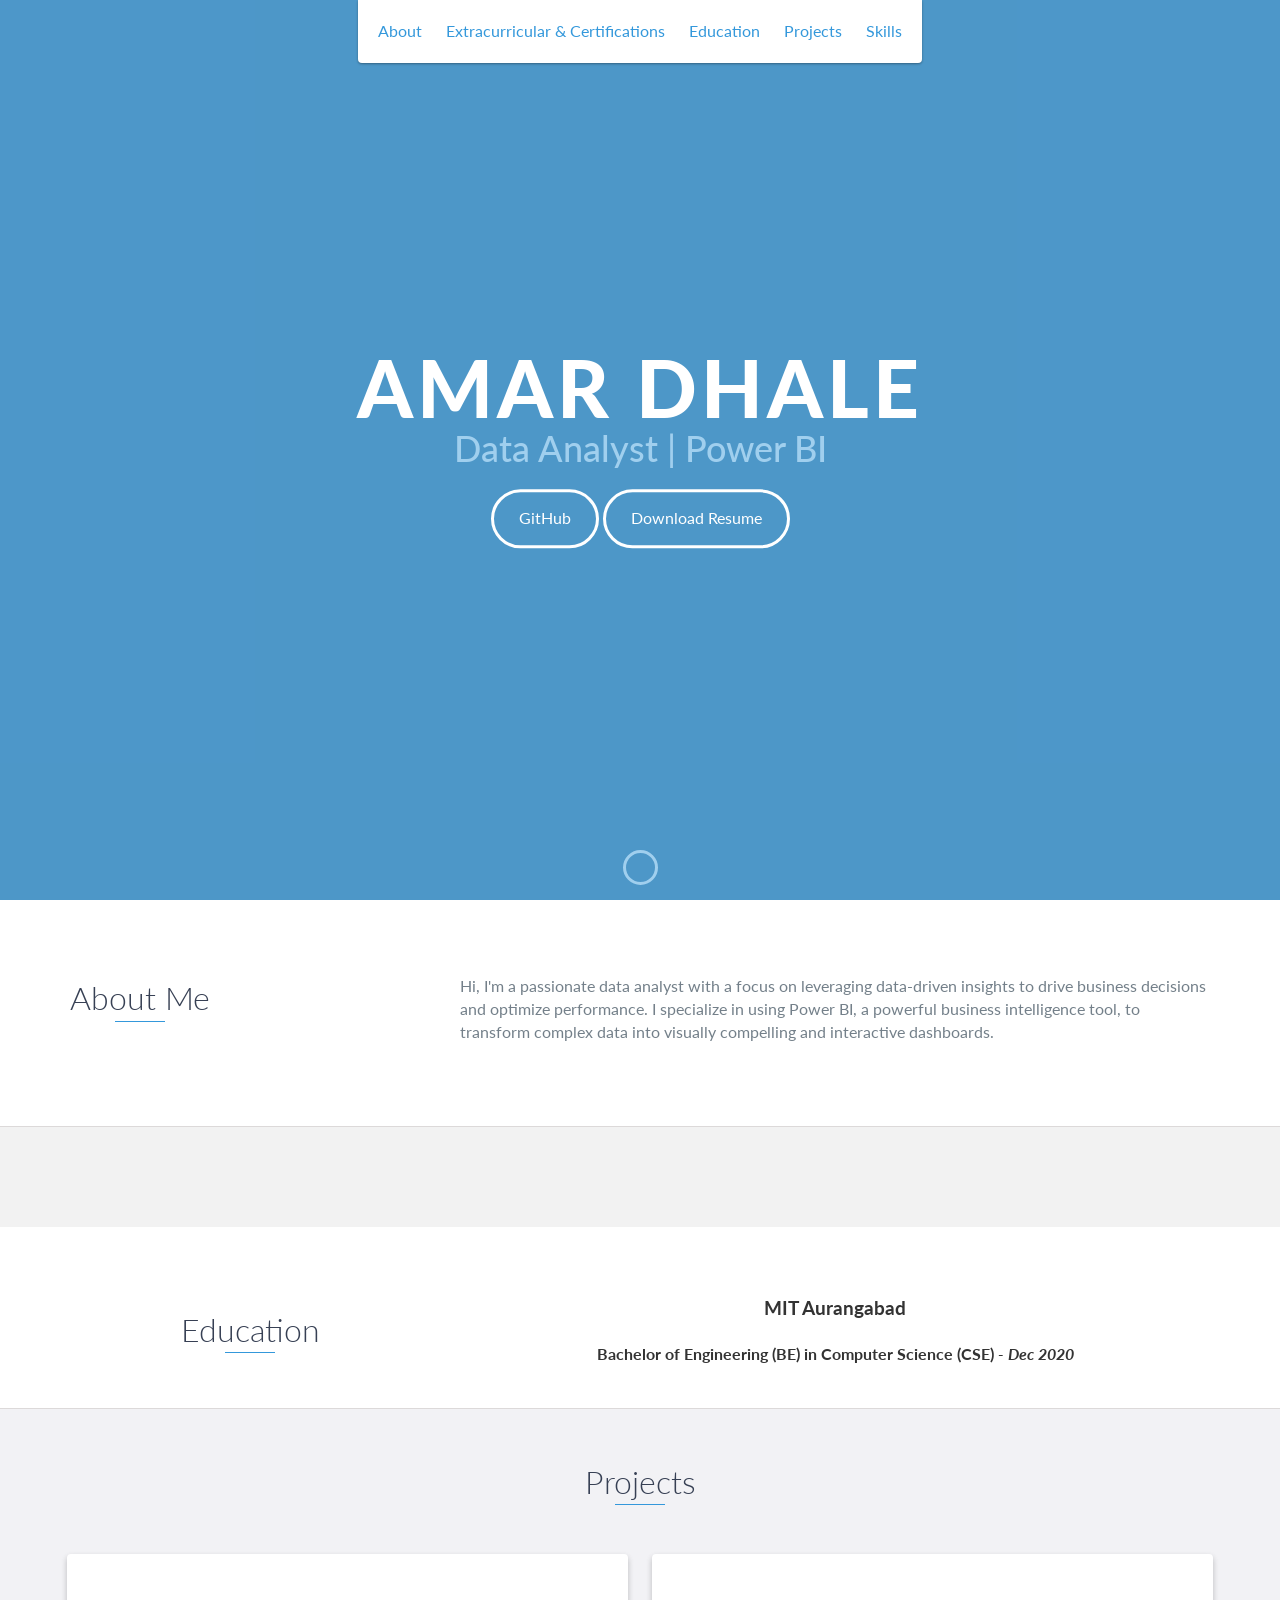
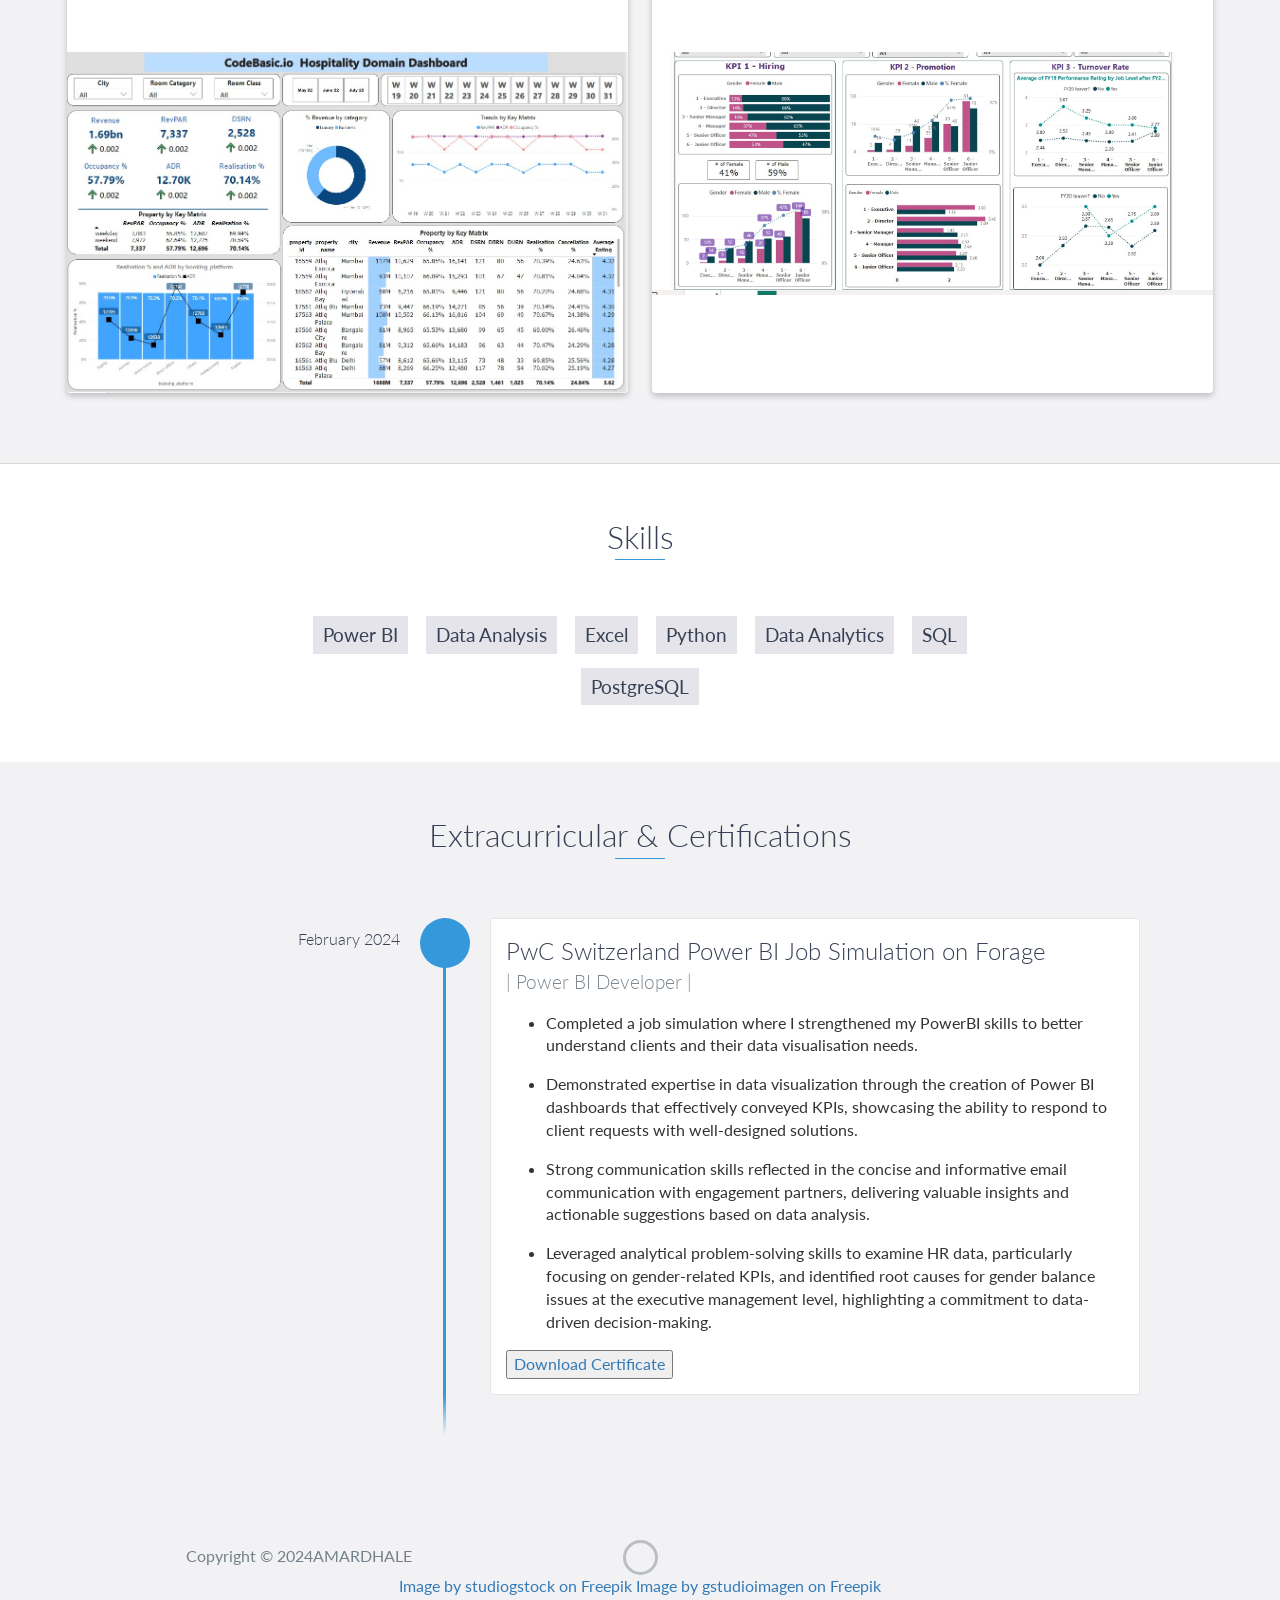
==== index.html @ 4987f04e "Update index.html" ====
<!DOCTYPE html>
<html class="no-js" lang="en">

<head>
    <meta charset="utf-8">
    <meta http-equiv="X-UA-Compatible" content="IE=edge">
    <meta name="viewport" content="width=device-width, initial-scale=1">
    <title>My Portfolio</title>
    <link rel="shortcut icon" href="favicon.ico" type="image/x-icon">
    <link rel="icon" href="favicon.ico" type="image/x-icon">
    <link href="https://fonts.googleapis.com/css?family=Lato:300,400,700,900" rel="stylesheet">
    <link rel="stylesheet" href="libs/font-awesome/css/font-awesome.min.css">
    <link href="css/bootstrap.min.css" rel="stylesheet">
    <link href="css/styles.css" rel="stylesheet">
</head>

<body>
    <div id="mobile-menu-open" class="shadow-large">
        <i class="fa fa-bars" aria-hidden="true"></i>
    </div>
    <!-- End #mobile-menu-toggle -->
    <header>
        <div id="mobile-menu-close">
            <span>Close</span> <i class="fa fa-times" aria-hidden="true"></i>
        </div>
        <ul id="menu" class="shadow">
            <li>
                <a href="#about">About</a>
            </li>
            <li>
                <a href="#experience">Extracurricular & Certifications</a>
            </li>
            <li>
                <a href="#education">Education</a>
            </li>
            <li>
                <a href="#projects">Projects</a>
            </li>
            <li>
                <a href="#skills">Skills</a>
            </li>
        </ul>
    </header>
    <!-- End header -->

    <div id="lead">
        <div id="lead-content">
            <h1>Amar Dhale</h1>
            <h2>Data Analyst | Power BI </h2>
            <a href="github.com/amard3p" class="btn-rounded-white">GitHub</a>
            <a href="/AmarDhaleResume.pdf" class="btn-rounded-white"  download >Download Resume</a>
        </div>
        <!-- End #lead-content -->

        <div id="lead-overlay"></div>

        <div id="lead-down">
            <span>
                <i class="fa fa-chevron-down" aria-hidden="true"></i>
            </span>
        </div>
        <!-- End #lead-down -->
    </div>
    <!-- End #lead -->

    <div id="about">
        <div class="container">
            <div class="row">
                <div class="col-md-4">
                    <h2 class="heading">About Me</h2>
                </div>
                <div class="col-md-8">
                    <p>
                        Hi, I'm a passionate data analyst with a focus on leveraging data-driven insights to drive
                        business decisions and optimize performance. I specialize in using Power BI, a powerful business
                        intelligence tool, to transform complex data into visually compelling and interactive
                        dashboards.
                    </p>
                </div>
            </div>
        </div>
    </div>
    <div style="background: #f2f2f2;height: 100px;"></div>
    <!-- End #about -->
    <div id="education" style="background: white;">
            <div class="container">
                <div class="row">
                    <div class="col-md-4" style="top: 30px;">
                        <h2 class="heading" ">Education</h2>
                    </div>
                    <div class=" col-md-8">
                            <h3>MIT Aurangabad</h3>
                            <h4>Bachelor of Engineering (BE) in Computer Science (CSE) <i> - Dec 2020</i></h4>
                    </div>
                </div>
            </div>
        </div>

        <!-- End #education -->

 <div id="projects" class="background-alt">
    <h2 class="heading">Projects</h2>
    <div class="container">
        <div class="row" style="display: flex; flex-wrap: wrap; justify-content: space-between;">
            <!-- Project: Hospitality -->
            <div class="project shadow-large" style="width: 48%; margin-bottom: 20px; position: relative; overflow: hidden;">
                <div class="project-image">
                    <img src="projects/CodeBasics.io_hospitality%20domain/CodeBasic.io%20%20Hospitality%20Domain%20Dashboard%20.jpg" style="width: 100%; transition: transform 0.3s ease;" alt="Hospitality Dashboard Image">
                </div>
                <!-- End .project-image -->
                <div class="project-info" style="position: absolute; top: 0; left: 0; width: 100%; height: 100%; background: rgba(0, 0, 0, 0.8); color: #fff; padding: 20px; opacity: 0; transition: opacity 0.3s ease;">
                    <h3>Hospitality Domain Dashboard</h3>
                    <p>The Hospitality Dashboard provides key insights into hotel performance, focusing on revenue, occupancy rates, and booking trends. Highlights include:
                    <ul>
                        <li><b>Revenue:</b> Total of 1.69 billion, with 61.62% from business and 38.38% from luxury categories.</li>
                        <li><b>RevPAR:</b> Revenue per available room stands at 7,337, indicating efficient room revenue generation.</li>
                        <li><b>DSRN:</b> 2,528 daily sellable room nights over the given period.</li>
                    </ul>
                    </p>
                    <a href="https://github.com/amard3p/amard3p.github.io/blob/70a95782221431e399dbb8a1c9fe70be49648ec4/projects/CodeBasics.io_hospitality%20domain/CodeBasics.io_hospitality%20domain%20%20report.md" class="btn-rounded" style="color: #fff; text-decoration: underline;">View Project</a>
                </div>
                <!-- End .project-info -->
            </div>
            <!-- End .project -->

            <!-- Project: Diversity and Inclusion -->
            <div class="project shadow-large" style="width: 48%; margin-bottom: 20px; position: relative; overflow: hidden;">
                <div class="project-image">
                    <img src="projects/Diversity%20and%20Inclusion/Screenshot%202024-08-24%20070605.jpg" style="width: 100%; transition: transform 0.3s ease;" alt="Diversity and Inclusion Image">
                </div>
                <!-- End .project-image -->
                <div class="project-info" style="position: absolute; top: 0; left: 0; width: 100%; height: 100%; background: rgba(0, 0, 0, 0.8); color: #fff; padding: 20px; opacity: 0; transition: opacity 0.3s ease;">
                    <h3>Diversity and Inclusion Analysis</h3>
                    <p>Comprehensive analysis of workplace diversity and inclusion focusing on hiring, promotion, and workplace culture. Key findings:
                    <ul>
                        <li><b>Initiatives:</b> Designed training and awareness programs to foster inclusivity.</li>
                        <li><b>Gender Split:</b> Executive roles showed improvement: FY20 - 12.5% Female, FY21 - 15.79% Female.</li>
                        <li><b>Outcomes:</b> Enhanced employee engagement and improved workplace culture.</li>
                    </ul>
                    </p>
                    <a href="https://github.com/amard3p/amard3p.github.io/blob/7950c21fb90368010de6aea086ec7674a121de66/projects/Diversity%20and%20Inclusion/Diversity%20and%20Inclusion%20README.MD" class="btn-rounded" style="color: #fff; text-decoration: underline;">View Project</a>
                </div>
                <!-- End .project-info -->
            </div>
            <!-- End .project -->
        </div>
    </div>
</div>
<!-- End #projects -->

<script>
    document.querySelectorAll('.project').forEach(project => {
        const image = project.querySelector('.project-image img');
        const info = project.querySelector('.project-info');

        project.addEventListener('mouseenter', () => {
            image.style.transform = 'scale(1.1)';
            info.style.opacity = '1';
        });

        project.addEventListener('mouseleave', () => {
            image.style.transform = 'scale(1)';
            info.style.opacity = '0';
        });

        project.addEventListener('click', () => {
            const link = info.querySelector('a');
            if (link) {
                window.open(link.href, '_blank');
            }
        });
    });
</script>

        <!-- End #projects -->

        <div id="skills">
            <h2 class="heading">Skills</h2>
            <ul>
                <li>Power BI</li>
                <li>Data Analysis</li>
                <li>Excel</li>
                <li>Python</li>
                <li>Data Analytics </li>               
                <li>SQL</li>
                <li>PostgreSQL</li>
            </ul>
        </div>
        <!-- End #skills -->

    <div id="experience" class="background-alt">
        <h2 class="heading">Extracurricular & Certifications</h2>
        <div id="experience-timeline">
            <div data-date="February 2024">
                <h3>PwC Switzerland Power BI Job Simulation on Forage </h3>
                <h4>| Power BI Developer |</h4>
                <p>
                <ul> <li> Completed a job simulation where I strengthened my PowerBI skills to better
                    understand clients and their data visualisation needs.</li></ul>
                <ul> <li> Demonstrated expertise in data visualization through the creation of Power BI
                    dashboards that effectively conveyed KPIs, showcasing the ability to respond
                    to client requests with well-designed solutions.</li></ul>
                <ul> <li> Strong communication skills reflected in the concise and informative email
                    communication with engagement partners, delivering valuable insights and
                    actionable suggestions based on data analysis.</li></ul>
                <ul> <li>Leveraged analytical problem-solving skills to examine HR data, particularly
                    focusing on gender-related KPIs, and identified root causes for gender
                    balance issues at the executive management level, highlighting a commitment
                    to data-driven decision-making.</li></ul>
                </p>
                <a href="https://forage-uploads-prod.s3.amazonaws.com/completion-certificates/PwC%20Switzerland/a87GpgE6tiku7q3gu_PwC%20Switzerland_G6LMbQK9mwrAeWLzs_1707838452636_completion_certificate.pdf" class="btn-rounded-black"  download ><button type="button" class="btn btn-link">Download Certificate</button></a>
            </div>
        </div>
        <div style="height:50px;"></div>
        <!-- End #experience -->

        <div>
            
        </div>
        
        <footer>
            <div class="container">
                <div class="row">
                    <div class="col-sm-5 copyright">
                        <p>
                            Copyright &copy; <span id="current-year">2024</span>AMARDHALE
                            
                        </p>
                    </div>
                    <div class="col-sm-2 top">
                        <span id="to-top">
                            <i class="fa fa-chevron-up" aria-hidden="true"></i>
                        </span>
                    </div>
                </div>
            </div>
<a href="https://www.freepik.com/free-vector/hotel-services-set-icons_5414059.htm#from_view=detail_alsolike">Image by studiogstock on Freepik</a> <a href="https://www.freepik.com/free-vector/diversity-business-man-woman_5685571.htm#query=diversity%20and%20inclusion%20executive&position=13&from_view=search&track=ais&uuid=9f7cc9ac-f439-43db-8a3c-fcfffaff23ca">Image by gstudioimagen on Freepik</a>
        </footer>
        <!-- End footer -->

        <script src="https://ajax.googleapis.com/ajax/libs/jquery/1.12.4/jquery.min.js"></script>
        <script src="js/scripts.min.js"></script>
</body>

</html>
---- css/styles.css ----
/*!
    Description: This file contains all the styles associated with the page
    that don't come from third party libraries. This file gets compiled using
    Gulp and send to the /css folder which is then loaded on the page.
*/body{font-family:'Lato', sans-serif;font-size:16px}body.active{overflow:hidden;z-index:-1}.no-js 
#experience-timeline>div{background:#fff;padding:10px;margin-bottom:10px;border:1px solid #dcd9d9}.no-js 
#experience-timeline>div h3{font-size:1.5em;font-weight:300;color:#374054;display:inline-block;margin:0}.no-js 
#experience-timeline>div h4{font-size:1.2em;font-weight:300;color:#7e8890;margin:0 0 15px 0}.no-js 
#experience-timeline>div p{color:#74808a;font-size:0.9em;margin:0}.no-js 
#experience-timeline:before,.no-js #experience-timeline:after{content:none}@keyframes dropHeader{0%{transform:translateY(-100%)}100%{transform:translateY(0)}}header{position:absolute;top:0;left:0;right:0;text-align:center;z-index:10;animation-name:dropHeader;animation-iteration-count:1;animation-timing-function:ease;animation-duration:0.75s}header ul{display:inline-block;background:#fff;text-align:center;padding:10px;margin:0;border-bottom-right-radius:4px;border-bottom-left-radius:4px}header li{display:inline-block}header a{display:block;color:#3498db;padding:10px}header a:hover{color:#217dbb;text-decoration:none;background:#eee;border-radius:4px}header a:focus{color:#3498db;text-decoration:none}header.active{display:block}header.sticky{position:fixed;z-index:999}#menu.active{display:block}#mobile-menu-open{display:none;cursor:pointer;position:fixed;right:15px;top:10px;color:#3498db;font-size:1.5em;z-index:20;padding:0 7px;border-radius:4px;background:#fff}#mobile-menu-close{display:none;text-align:right;width:100%;background:#fff;font-size:1.5em;padding-right:15px;padding-top:10px;cursor:pointer;color:#3498db}#mobile-menu-close span{font-size:0.5em;text-transform:uppercase}#mobile-menu-close i{vertical-align:middle}footer{padding:50px 0}.copyright{padding-top:20px}.copyright p{margin:0;color:#74808a}.top{text-align:center}.top span{cursor:pointer;display:block;margin:15px auto 0 auto;width:35px;height:35px;border-radius:50%;border:3px solid #b9bfc4;text-align:center}.top i{color:#74808a}.social{text-align:right}.social ul{margin:5px 0 0 0;padding:0}.social li{display:inline-block;font-size:1.25em;list-style:none}.social a{display:block;color:#74808a;padding:10px}.social a:hover{color:#3498db}.btn-rounded-white{display:inline-block;color:#fff;padding:15px 25px;border:3px solid #fff;border-radius:30px;transition:.5s ease all}.btn-rounded-white:hover{color:#3498db;background:#fff;text-decoration:none}.shadow{box-shadow:0 1px 3px rgba(0,0,0,0.12),0 1px 2px rgba(0,0,0,0.24)}.shadow-large{box-shadow:0 3px 6px rgba(0,0,0,0.08),0 3px 6px rgba(0,0,0,0.15)}.heading{position:relative;display:inline-block;font-size:2em;font-weight:300;margin:0 0 30px 0}.heading:after{position:absolute;content:'';top:100%;height:1px;width:50px;left:0;right:0;margin:0 auto;background:#3498db}.background-alt{background:#f2f2f5}#lead{position:relative;height:100vh;min-height:500px;max-height:1080px;background:url(../images/lead-bg.jpg);background-size:cover;padding:15px;overflow:hidden}#lead-content{position:absolute;z-index:10;top:50%;left:50%;transform:translate(-50%, -50%);text-align:center}#lead-content h1,#lead-content h2{margin:0}#lead-content h1{color:#fff;font-weight:900;font-size:5em;text-transform:uppercase;letter-spacing:0.05em;line-height:0.9em}#lead-content h2{color:#a0cfee;font-weight:500;font-size:2.25em;margin-bottom:15px}#lead-overlay{position:absolute;height:100%;width:100%;top:0;right:0;bottom:0;left:0;background:rgba(33,125,187,0.8);z-index:1}#lead-down{position:absolute;left:0;right:0;width:100%;text-align:center;z-index:10;bottom:15px;color:#fff}#lead-down span{cursor:pointer;display:block;margin:0 auto;width:35px;height:35px;border-radius:50%;border:3px solid #a0cfee;text-align:center}#lead-down i{animation:pulsate 1.5s ease;animation-iteration-count:infinite;padding-top:5px}@keyframes pulsate{0%{transform:scale(1, 1)}50%{transform:scale(1.2, 1.2)}100%{transform:scale(1, 1)}}#about{padding:75px 15px;border-bottom:1px solid #dcd9d9}#about h2{color:#374054}#about p{color:#74808a;margin:0}#experience{padding:50px 15px;text-align:center;border-bottom:1px solid #dcd9d9}#experience h2{color:#374054}#experience-timeline{margin:30px auto 0 auto;position:relative;max-width:1000px}#experience-timeline:before{position:absolute;content:'';top:0;bottom:0;left:303px;right:auto;height:100%;width:3px;background:#3498db;z-index:0}#experience-timeline:after{position:absolute;content:'';width:3px;height:40px;background:#3498db;background:linear-gradient(to bottom, #3498db, rgba(52,152,219,0));top:100%;left:303px}.vtimeline-content{margin-left:350px;background:#fff;border:1px solid #e6e6e6;padding:15px;border-radius:3px;text-align:left}.vtimeline-content h3{font-size:1.5em;font-weight:300;color:#374054;display:inline-block;margin:0}.vtimeline-content h4{font-size:1.2em;font-weight:300;color:#7e8890;margin:0 0 15px 0}.vtimeline-content p{color:#74808a;font-size:0.9em;margin:0}.vtimeline-point{position:relative;display:block;vertical-align:top;margin-bottom:30px}.vtimeline-icon{position:relative;color:#fff;width:50px;height:50px;background:#3498db;border-radius:50%;float:left;z-index:99;margin-left:280px}.vtimeline-icon i{display:block;font-size:2em;margin-top:10px}.vtimeline-date{width:260px;text-align:right;position:absolute;left:0;top:10px;font-weight:300;color:#374054}#education{padding:50px 15px 20px 15px;border-bottom:1px solid #dcd9d9;text-align:center}#education h2{color:#374054;margin-bottom:50px}.education-block{max-width:700px;margin:0 auto 30px auto;padding:15px;border:1px solid #dcd9d9;text-align:left}.education-block h3{font-weight:500;float:left;margin:0;color:#374054}.education-block span{color:#74808a;float:right}.education-block h4{color:#74808a;clear:both;font-weight:500;margin:0 0 15px 0}.education-block p,.education-block ul{margin:0;color:#74808a;font-size:0.9em}.education-block ul{padding:0 0 0 15px}#projects{padding:50px 15px;border-bottom:1px solid #dcd9d9;text-align:center}#projects h2{color:#374054;margin-bottom:50px}.project{position:relative;max-width:900px;margin:0 auto 30px auto;overflow:hidden;background:#fff;border-radius:4px}.project-image{float:left;margin-top:98px;}.project-info{position:absolute;top:50%;transform:translateY(-50%);margin-left:300px;padding:15px}.project-info h3{font-size:1.5em;font-weight:300;color:#374054;margin:0 0 15px 0}.project-info p{color:#74808a;margin:0 0 15px 0;font-size:0.9em;text-align:left}.no-image .project-info{position:relative;margin:0;padding:30px 15px;transform:none}#more-projects{display:none}#skills{padding:50px 15px;text-align:center}#skills h2{color:#374054;margin-bottom:50px}#skills ul{display:block;margin:0 auto;padding:0;max-width:800px}#skills li{display:inline-block;margin:7px;padding:5px 10px;color:#374054;background:#e4e4ea;list-style:none;cursor:default;font-size:1.2em}#contact{padding:50px 15px;background:#3498db;text-align:center}#contact h2{margin:0 0 15px 0;color:#fff;font-weight:500}#contact-form{max-width:500px;margin:0 auto}#contact-form input,#contact-form textarea{display:block;width:100%;padding:10px;border-radius:4px;border:none;margin-bottom:10px;background:#1d6fa5;color:#fff;transition:.5s ease all}#contact-form input::-webkit-input-placeholder,#contact-form textarea::-webkit-input-placeholder{color:#fff}#contact-form input:-moz-placeholder,#contact-form textarea:-moz-placeholder{color:#fff;opacity:1}#contact-form input::-moz-placeholder,#contact-form textarea::-moz-placeholder{color:#fff;opacity:1}#contact-form input:-ms-input-placeholder,#contact-form textarea:-ms-input-placeholder{color:#fff}#contact-form input:focus,#contact-form textarea:focus{outline:none;background:#16527a}#contact-form textarea{height:150px;resize:none}#contact-form button{display:block;width:100%;background:#fff;border-radius:4px;padding:5px 10px;border:none;color:#3498db;font-weight:700;box-shadow:0 1px 3px rgba(0,0,0,0.12),0 1px 2px rgba(0,0,0,0.24);transition:.5s ease all}#contact-form button:hover{box-shadow:0 10px 20px rgba(0,0,0,0.19),0 6px 6px rgba(0,0,0,0.23)}.optional-section{padding:50px 15px;text-align:center;border-top:1px solid #dcd9d9}.optional-section h2{color:#374054}.optional-section-block{max-width:700px;margin:0 auto 30px auto;padding:15px;border:1px solid #dcd9d9;background:#fff;text-align:left}.optional-section-block h3{font-weight:500;margin:0 0 15px 0;color:#374054}.optional-section-block h4{color:#74808a;clear:both;font-weight:500;margin:0 0 15px 0}.optional-section-block p,.optional-section-block ul{margin:0 0 15px 0;color:#74808a;font-size:0.9em}.optional-section-block ul{padding:0 0 0 15px}@media only screen and (max-width: 750px){#experience-timeline:before,#experience-timeline:after{left:23px}.vtimeline-date{width:auto;text-align:left;position:relative;margin-bottom:15px;display:block;margin-left:70px}.vtimeline-icon{margin-left:0}.vtimeline-content{margin-left:70px}}@media only screen and (max-width: 992px){#lead{height:auto;min-height:auto;max-height:auto;padding:100px 15px}#lead-content{position:relative;transform:none;left:auto;top:auto}#lead-content h1{font-size:3em}#lead-content h2{font-size:1.75em}#about{text-align:center}#about p{text-align:left}}@media only screen and (max-width: 768px){header{position:fixed;display:none;z-index:999;animation:none;bottom:0;height:100%}#mobile-menu-open,#mobile-menu-close{display:block}#menu{height:100%;overflow-y:auto;box-shadow:none;border-radius:0;width:100%}#menu li{display:block;margin-bottom:10px}#lead-content h1{font-size:2em}#lead-content h2{font-size:1.3em}#lead-content a{padding:10px 20px}#lead-down{display:none}.education-block h3,.education-block span{float:none}.project-image{display:none}.project-info{position:relative;margin:0;padding:30px 15px;top:auto;transform:none}footer{text-align:center}.social{text-align:center}}@media only screen and (max-width: 480px){#lead-content h1{font-size:1.5em}#lead-content h2{font-size:1em}#lead-content a{font-size:0.9em;padding:5px 10px}}

.project-info li {text-align: left}
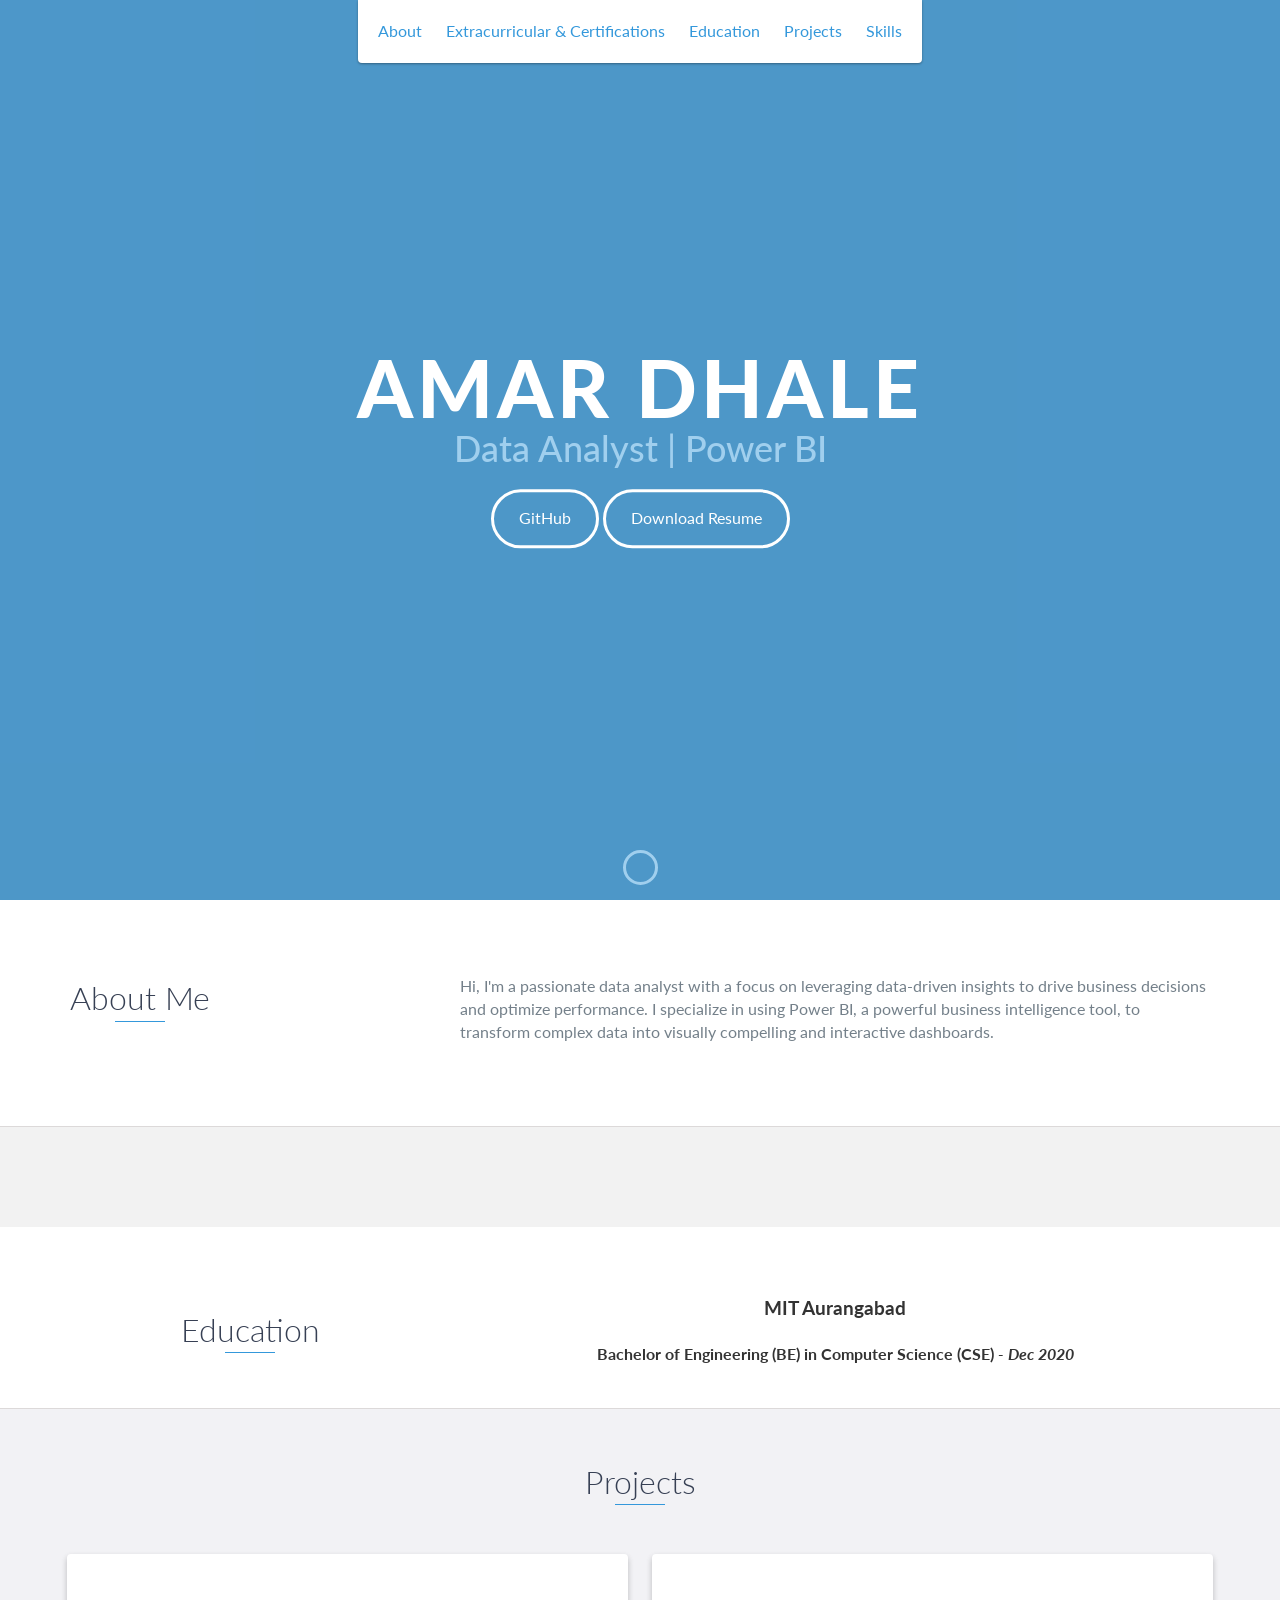
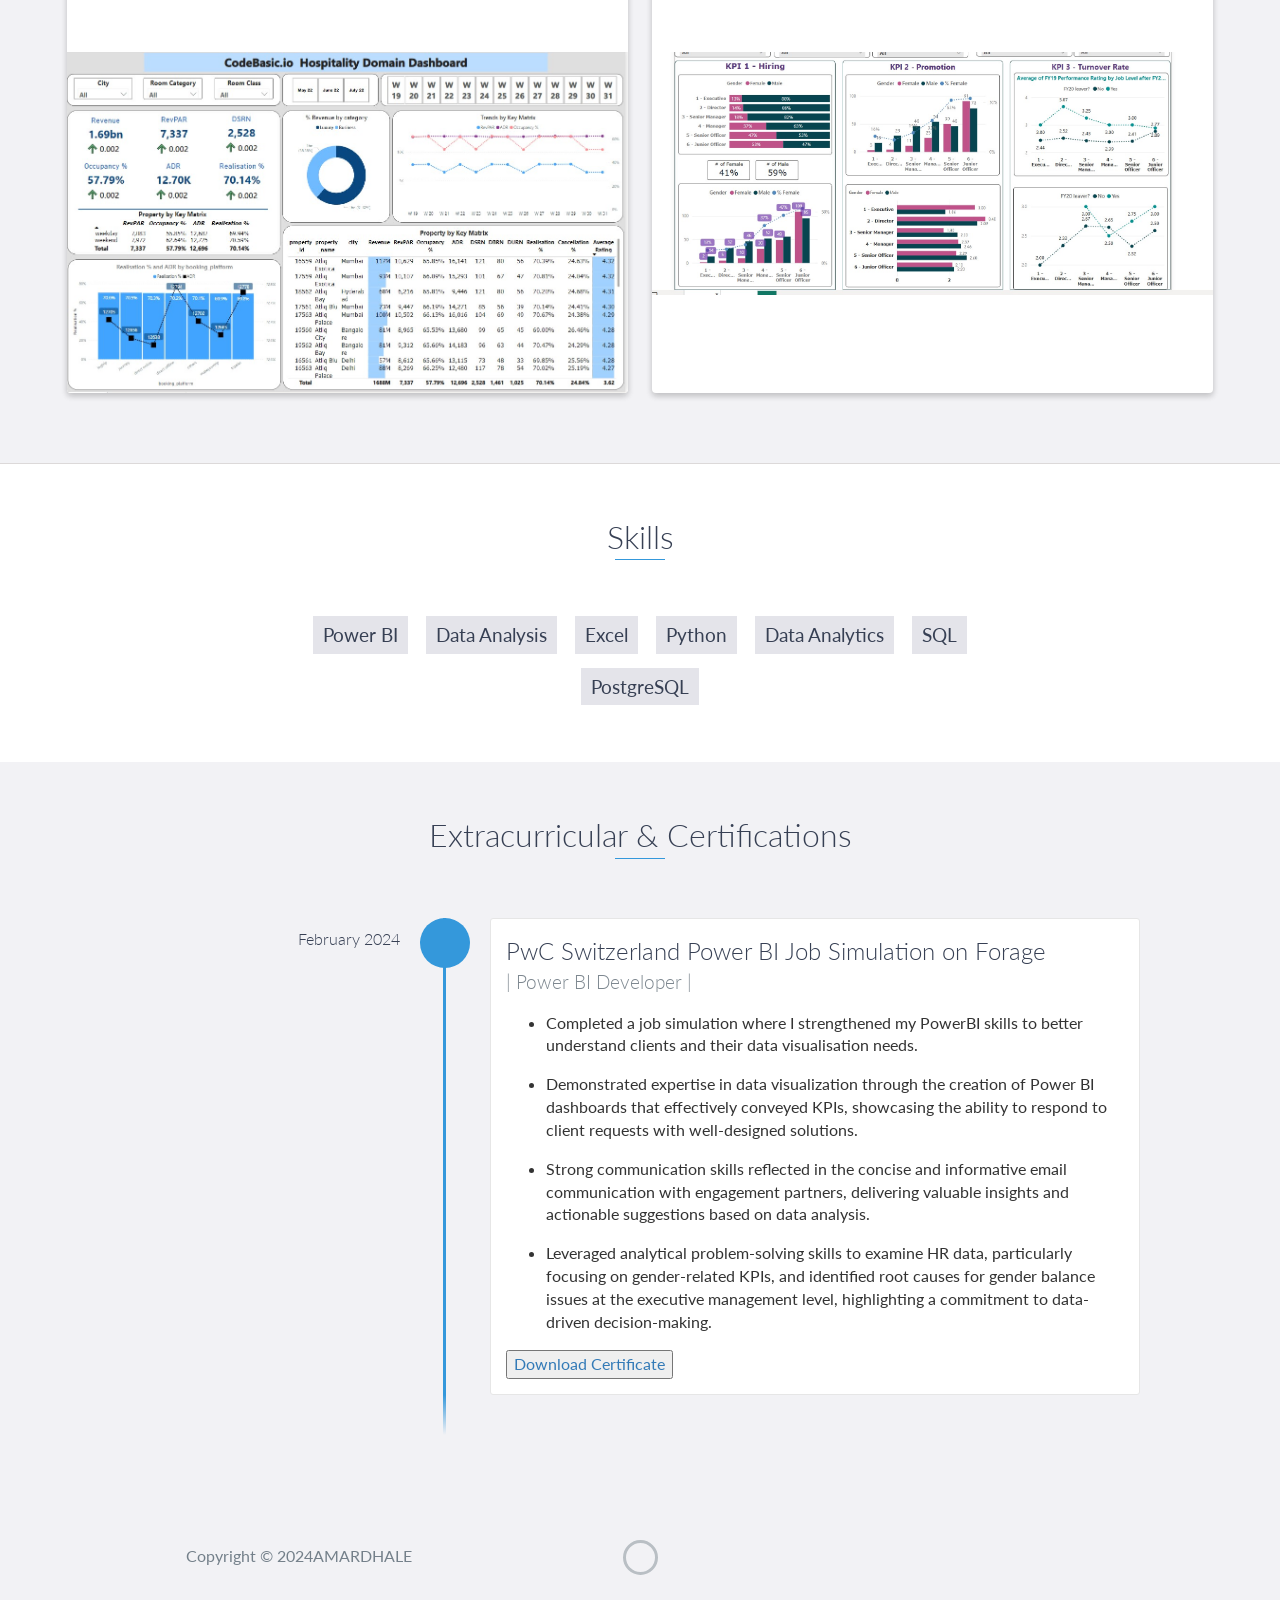
==== commit 0f8d83b9: "Update index.html" ====
--- a/index.html
+++ b/index.html
@@ -234,7 +234,6 @@
                     </div>
                 </div>
             </div>
-<a href="https://www.freepik.com/free-vector/hotel-services-set-icons_5414059.htm#from_view=detail_alsolike">Image by studiogstock on Freepik</a> <a href="https://www.freepik.com/free-vector/diversity-business-man-woman_5685571.htm#query=diversity%20and%20inclusion%20executive&position=13&from_view=search&track=ais&uuid=9f7cc9ac-f439-43db-8a3c-fcfffaff23ca">Image by gstudioimagen on Freepik</a>
         </footer>
         <!-- End footer -->
 
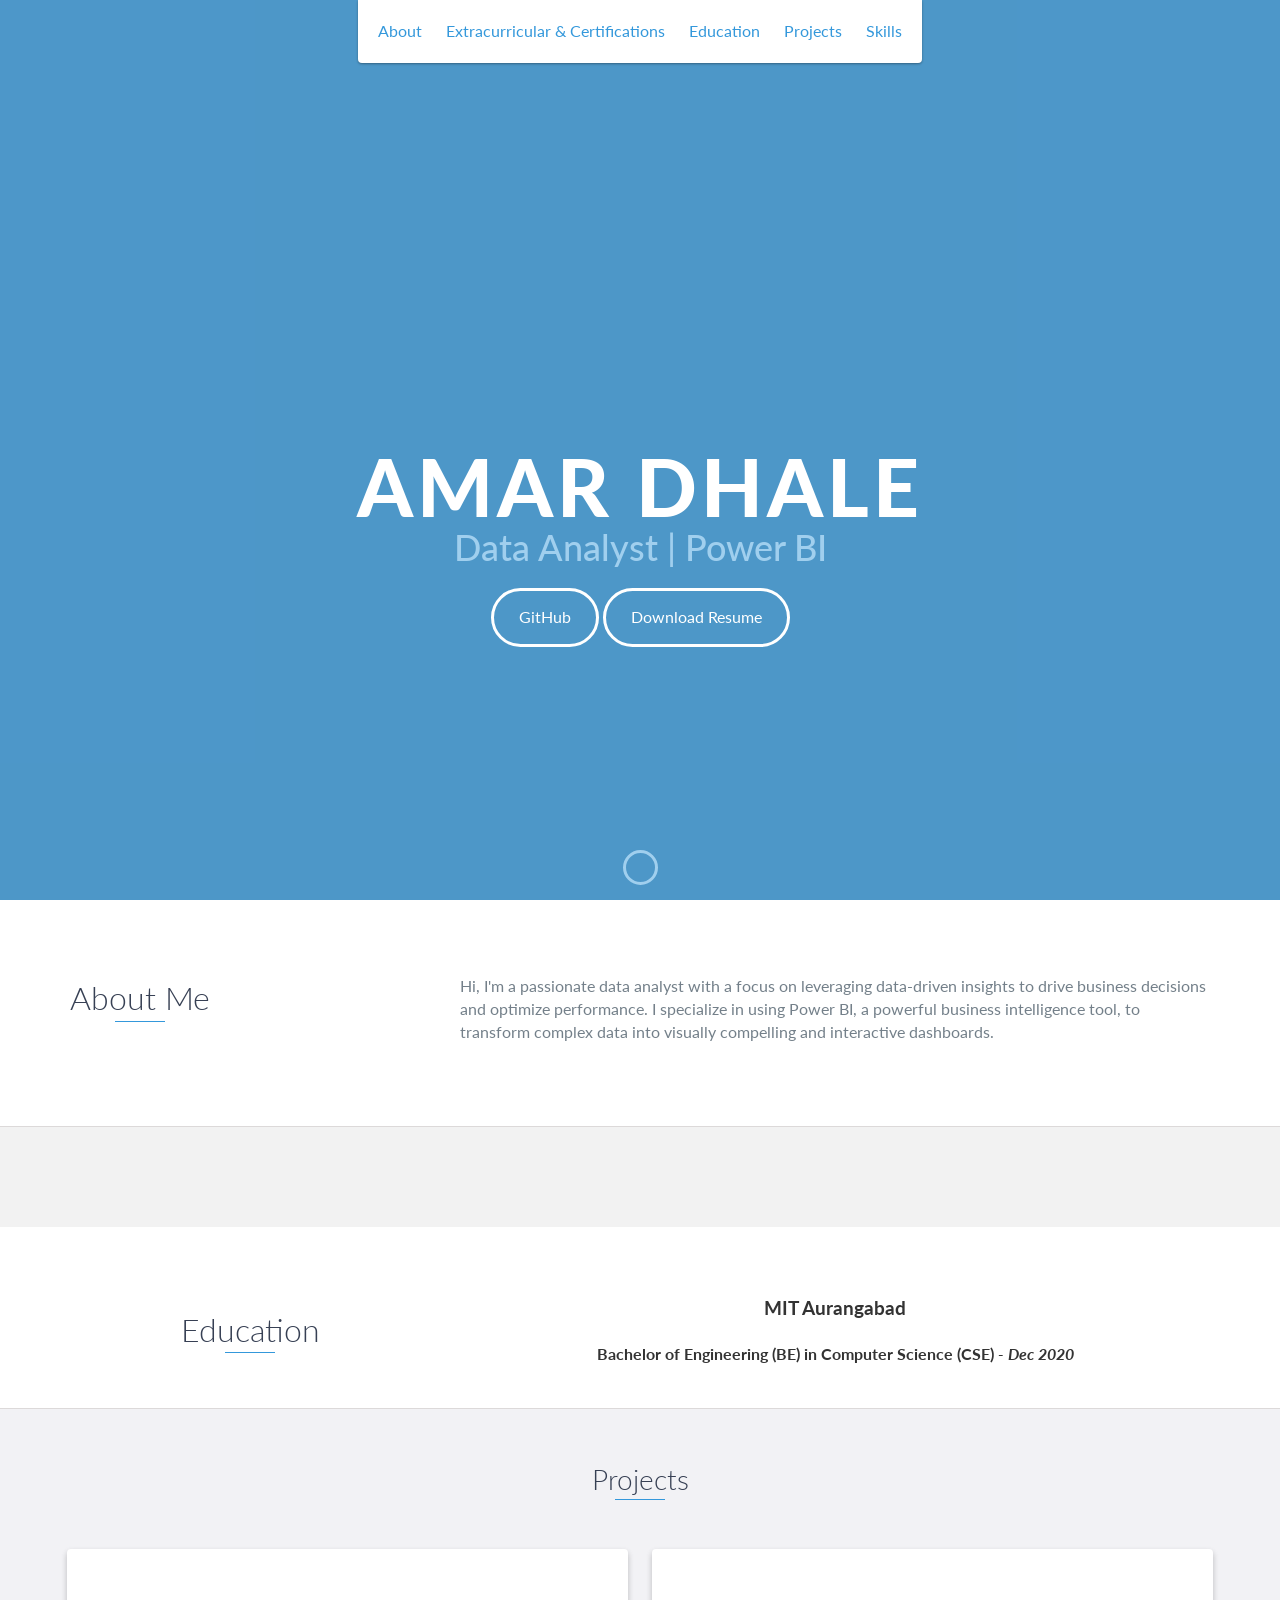
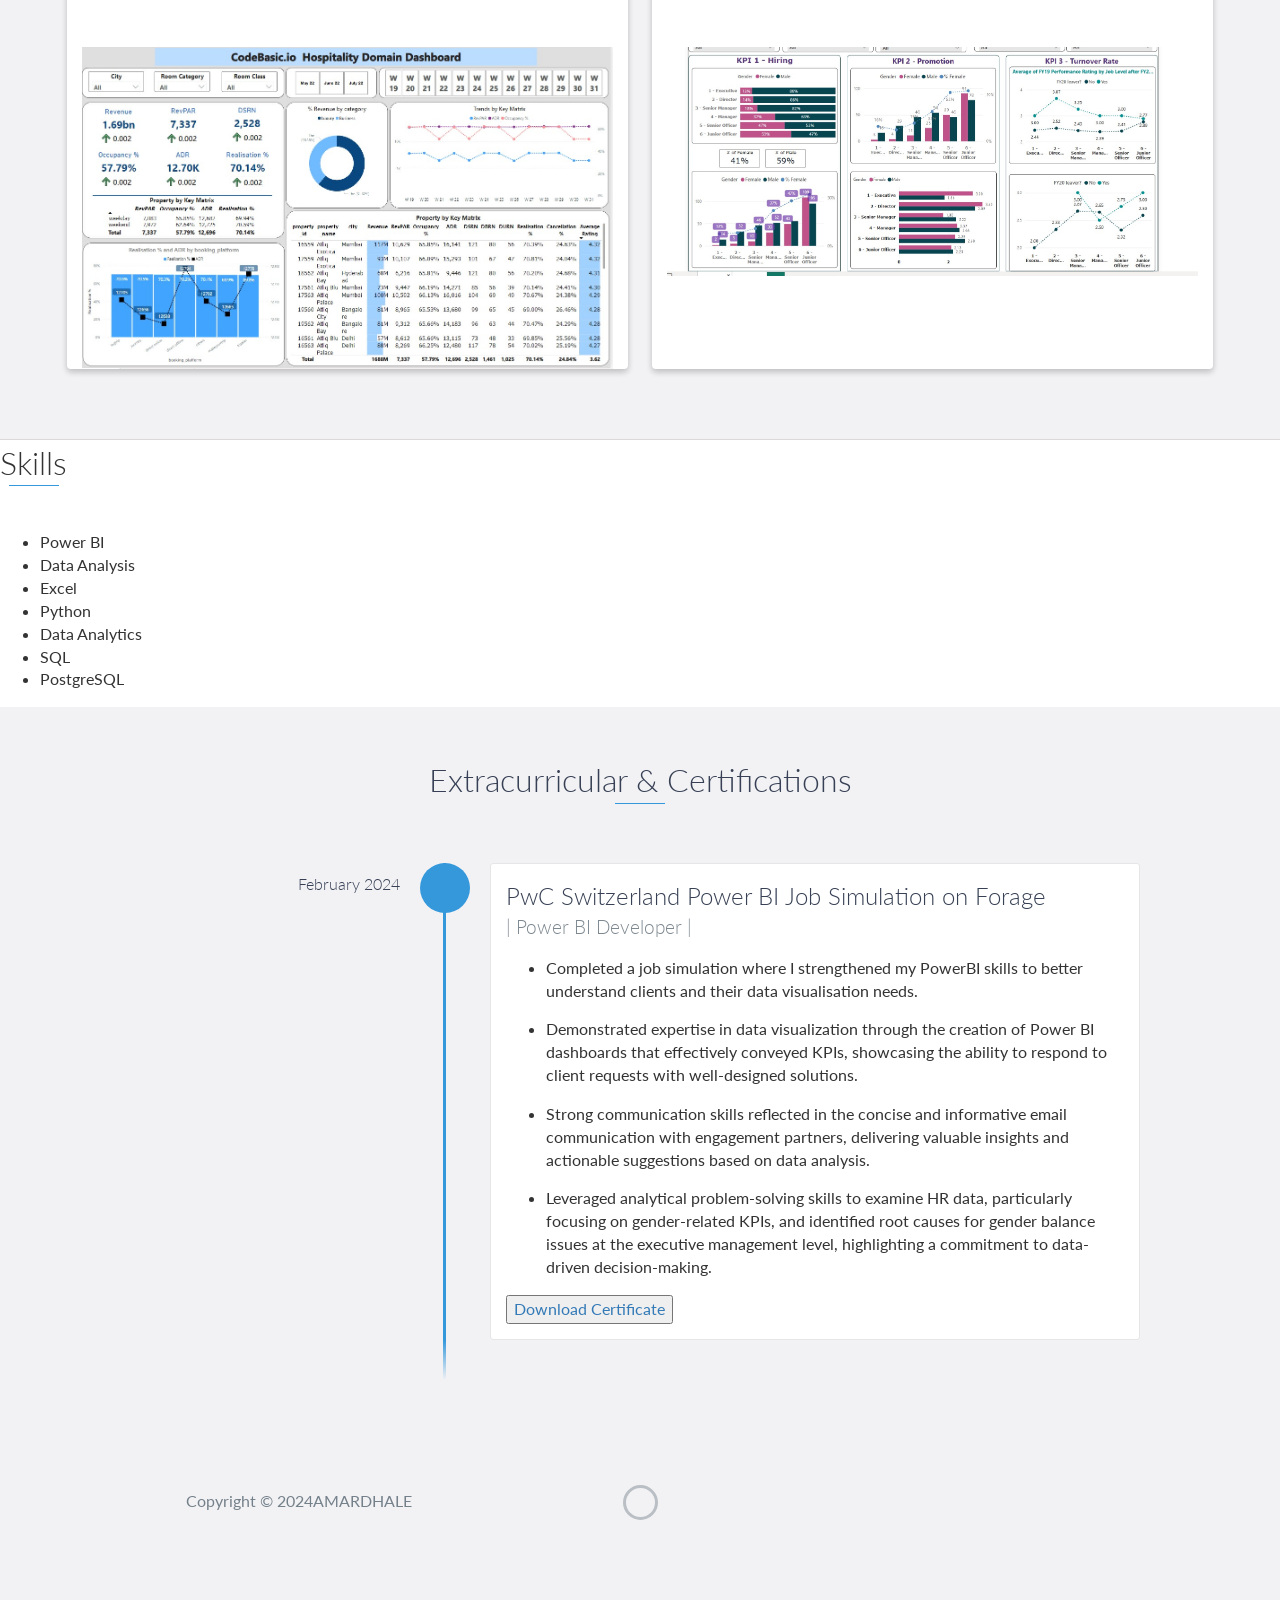
==== commit 12430c2f: "Update index.html" ====
--- a/index.html
+++ b/index.html
@@ -103,7 +103,7 @@
     <div class="container">
         <div class="row" style="display: flex; flex-wrap: wrap; justify-content: space-between;">
             <!-- Project: Hospitality -->
-            <div class="project shadow-large" style="width: 48%; margin-bottom: 20px; position: relative; overflow: hidden;">
+            <div class="project shadow-large col-md-4" style="width: 48%; margin-bottom: 20px; position: relative; overflow: hidden;">
                 <div class="project-image">
                     <img src="projects/CodeBasics.io_hospitality%20domain/CodeBasic.io%20%20Hospitality%20Domain%20Dashboard%20.jpg" style="width: 100%; transition: transform 0.3s ease;" alt="Hospitality Dashboard Image">
                 </div>
@@ -124,7 +124,7 @@
             <!-- End .project -->
 
             <!-- Project: Diversity and Inclusion -->
-            <div class="project shadow-large" style="width: 48%; margin-bottom: 20px; position: relative; overflow: hidden;">
+            <div class="project shadow-large col-md-8" style="width: 48%; margin-bottom: 20px; position: relative; overflow: hidden;">
                 <div class="project-image">
                     <img src="projects/Diversity%20and%20Inclusion/Screenshot%202024-08-24%20070605.jpg" style="width: 100%; transition: transform 0.3s ease;" alt="Diversity and Inclusion Image">
                 </div>
--- a/css/styles.css
+++ b/css/styles.css
@@ -2,11 +2,12 @@
     Description: This file contains all the styles associated with the page
     that don't come from third party libraries. This file gets compiled using
     Gulp and send to the /css folder which is then loaded on the page.
-*/body{font-family:'Lato', sans-serif;font-size:16px}body.active{overflow:hidden;z-index:-1}.no-js 
-#experience-timeline>div{background:#fff;padding:10px;margin-bottom:10px;border:1px solid #dcd9d9}.no-js 
-#experience-timeline>div h3{font-size:1.5em;font-weight:300;color:#374054;display:inline-block;margin:0}.no-js 
-#experience-timeline>div h4{font-size:1.2em;font-weight:300;color:#7e8890;margin:0 0 15px 0}.no-js 
-#experience-timeline>div p{color:#74808a;font-size:0.9em;margin:0}.no-js 
-#experience-timeline:before,.no-js #experience-timeline:after{content:none}@keyframes dropHeader{0%{transform:translateY(-100%)}100%{transform:translateY(0)}}header{position:absolute;top:0;left:0;right:0;text-align:center;z-index:10;animation-name:dropHeader;animation-iteration-count:1;animation-timing-function:ease;animation-duration:0.75s}header ul{display:inline-block;background:#fff;text-align:center;padding:10px;margin:0;border-bottom-right-radius:4px;border-bottom-left-radius:4px}header li{display:inline-block}header a{display:block;color:#3498db;padding:10px}header a:hover{color:#217dbb;text-decoration:none;background:#eee;border-radius:4px}header a:focus{color:#3498db;text-decoration:none}header.active{display:block}header.sticky{position:fixed;z-index:999}#menu.active{display:block}#mobile-menu-open{display:none;cursor:pointer;position:fixed;right:15px;top:10px;color:#3498db;font-size:1.5em;z-index:20;padding:0 7px;border-radius:4px;background:#fff}#mobile-menu-close{display:none;text-align:right;width:100%;background:#fff;font-size:1.5em;padding-right:15px;padding-top:10px;cursor:pointer;color:#3498db}#mobile-menu-close span{font-size:0.5em;text-transform:uppercase}#mobile-menu-close i{vertical-align:middle}footer{padding:50px 0}.copyright{padding-top:20px}.copyright p{margin:0;color:#74808a}.top{text-align:center}.top span{cursor:pointer;display:block;margin:15px auto 0 auto;width:35px;height:35px;border-radius:50%;border:3px solid #b9bfc4;text-align:center}.top i{color:#74808a}.social{text-align:right}.social ul{margin:5px 0 0 0;padding:0}.social li{display:inline-block;font-size:1.25em;list-style:none}.social a{display:block;color:#74808a;padding:10px}.social a:hover{color:#3498db}.btn-rounded-white{display:inline-block;color:#fff;padding:15px 25px;border:3px solid #fff;border-radius:30px;transition:.5s ease all}.btn-rounded-white:hover{color:#3498db;background:#fff;text-decoration:none}.shadow{box-shadow:0 1px 3px rgba(0,0,0,0.12),0 1px 2px rgba(0,0,0,0.24)}.shadow-large{box-shadow:0 3px 6px rgba(0,0,0,0.08),0 3px 6px rgba(0,0,0,0.15)}.heading{position:relative;display:inline-block;font-size:2em;font-weight:300;margin:0 0 30px 0}.heading:after{position:absolute;content:'';top:100%;height:1px;width:50px;left:0;right:0;margin:0 auto;background:#3498db}.background-alt{background:#f2f2f5}#lead{position:relative;height:100vh;min-height:500px;max-height:1080px;background:url(../images/lead-bg.jpg);background-size:cover;padding:15px;overflow:hidden}#lead-content{position:absolute;z-index:10;top:50%;left:50%;transform:translate(-50%, -50%);text-align:center}#lead-content h1,#lead-content h2{margin:0}#lead-content h1{color:#fff;font-weight:900;font-size:5em;text-transform:uppercase;letter-spacing:0.05em;line-height:0.9em}#lead-content h2{color:#a0cfee;font-weight:500;font-size:2.25em;margin-bottom:15px}#lead-overlay{position:absolute;height:100%;width:100%;top:0;right:0;bottom:0;left:0;background:rgba(33,125,187,0.8);z-index:1}#lead-down{position:absolute;left:0;right:0;width:100%;text-align:center;z-index:10;bottom:15px;color:#fff}#lead-down span{cursor:pointer;display:block;margin:0 auto;width:35px;height:35px;border-radius:50%;border:3px solid #a0cfee;text-align:center}#lead-down i{animation:pulsate 1.5s ease;animation-iteration-count:infinite;padding-top:5px}@keyframes pulsate{0%{transform:scale(1, 1)}50%{transform:scale(1.2, 1.2)}100%{transform:scale(1, 1)}}#about{padding:75px 15px;border-bottom:1px solid #dcd9d9}#about h2{color:#374054}#about p{color:#74808a;margin:0}#experience{padding:50px 15px;text-align:center;border-bottom:1px solid #dcd9d9}#experience h2{color:#374054}#experience-timeline{margin:30px auto 0 auto;position:relative;max-width:1000px}#experience-timeline:before{position:absolute;content:'';top:0;bottom:0;left:303px;right:auto;height:100%;width:3px;background:#3498db;z-index:0}#experience-timeline:after{position:absolute;content:'';width:3px;height:40px;background:#3498db;background:linear-gradient(to bottom, #3498db, rgba(52,152,219,0));top:100%;left:303px}.vtimeline-content{margin-left:350px;background:#fff;border:1px solid #e6e6e6;padding:15px;border-radius:3px;text-align:left}.vtimeline-content h3{font-size:1.5em;font-weight:300;color:#374054;display:inline-block;margin:0}.vtimeline-content h4{font-size:1.2em;font-weight:300;color:#7e8890;margin:0 0 15px 0}.vtimeline-content p{color:#74808a;font-size:0.9em;margin:0}.vtimeline-point{position:relative;display:block;vertical-align:top;margin-bottom:30px}.vtimeline-icon{position:relative;color:#fff;width:50px;height:50px;background:#3498db;border-radius:50%;float:left;z-index:99;margin-left:280px}.vtimeline-icon i{display:block;font-size:2em;margin-top:10px}.vtimeline-date{width:260px;text-align:right;position:absolute;left:0;top:10px;font-weight:300;color:#374054}#education{padding:50px 15px 20px 15px;border-bottom:1px solid #dcd9d9;text-align:center}#education h2{color:#374054;margin-bottom:50px}.education-block{max-width:700px;margin:0 auto 30px auto;padding:15px;border:1px solid #dcd9d9;text-align:left}.education-block h3{font-weight:500;float:left;margin:0;color:#374054}.education-block span{color:#74808a;float:right}.education-block h4{color:#74808a;clear:both;font-weight:500;margin:0 0 15px 0}.education-block p,.education-block ul{margin:0;color:#74808a;font-size:0.9em}.education-block ul{padding:0 0 0 15px}#projects{padding:50px 15px;border-bottom:1px solid #dcd9d9;text-align:center}#projects h2{color:#374054;margin-bottom:50px}.project{position:relative;max-width:900px;margin:0 auto 30px auto;overflow:hidden;background:#fff;border-radius:4px}.project-image{float:left;margin-top:98px;}.project-info{position:absolute;top:50%;transform:translateY(-50%);margin-left:300px;padding:15px}.project-info h3{font-size:1.5em;font-weight:300;color:#374054;margin:0 0 15px 0}.project-info p{color:#74808a;margin:0 0 15px 0;font-size:0.9em;text-align:left}.no-image .project-info{position:relative;margin:0;padding:30px 15px;transform:none}#more-projects{display:none}#skills{padding:50px 15px;text-align:center}#skills h2{color:#374054;margin-bottom:50px}#skills ul{display:block;margin:0 auto;padding:0;max-width:800px}#skills li{display:inline-block;margin:7px;padding:5px 10px;color:#374054;background:#e4e4ea;list-style:none;cursor:default;font-size:1.2em}#contact{padding:50px 15px;background:#3498db;text-align:center}#contact h2{margin:0 0 15px 0;color:#fff;font-weight:500}#contact-form{max-width:500px;margin:0 auto}#contact-form input,#contact-form textarea{display:block;width:100%;padding:10px;border-radius:4px;border:none;margin-bottom:10px;background:#1d6fa5;color:#fff;transition:.5s ease all}#contact-form input::-webkit-input-placeholder,#contact-form textarea::-webkit-input-placeholder{color:#fff}#contact-form input:-moz-placeholder,#contact-form textarea:-moz-placeholder{color:#fff;opacity:1}#contact-form input::-moz-placeholder,#contact-form textarea::-moz-placeholder{color:#fff;opacity:1}#contact-form input:-ms-input-placeholder,#contact-form textarea:-ms-input-placeholder{color:#fff}#contact-form input:focus,#contact-form textarea:focus{outline:none;background:#16527a}#contact-form textarea{height:150px;resize:none}#contact-form button{display:block;width:100%;background:#fff;border-radius:4px;padding:5px 10px;border:none;color:#3498db;font-weight:700;box-shadow:0 1px 3px rgba(0,0,0,0.12),0 1px 2px rgba(0,0,0,0.24);transition:.5s ease all}#contact-form button:hover{box-shadow:0 10px 20px rgba(0,0,0,0.19),0 6px 6px rgba(0,0,0,0.23)}.optional-section{padding:50px 15px;text-align:center;border-top:1px solid #dcd9d9}.optional-section h2{color:#374054}.optional-section-block{max-width:700px;margin:0 auto 30px auto;padding:15px;border:1px solid #dcd9d9;background:#fff;text-align:left}.optional-section-block h3{font-weight:500;margin:0 0 15px 0;color:#374054}.optional-section-block h4{color:#74808a;clear:both;font-weight:500;margin:0 0 15px 0}.optional-section-block p,.optional-section-block ul{margin:0 0 15px 0;color:#74808a;font-size:0.9em}.optional-section-block ul{padding:0 0 0 15px}@media only screen and (max-width: 750px){#experience-timeline:before,#experience-timeline:after{left:23px}.vtimeline-date{width:auto;text-align:left;position:relative;margin-bottom:15px;display:block;margin-left:70px}.vtimeline-icon{margin-left:0}.vtimeline-content{margin-left:70px}}@media only screen and (max-width: 992px){#lead{height:auto;min-height:auto;max-height:auto;padding:100px 15px}#lead-content{position:relative;transform:none;left:auto;top:auto}#lead-content h1{font-size:3em}#lead-content h2{font-size:1.75em}#about{text-align:center}#about p{text-align:left}}@media only screen and (max-width: 768px){header{position:fixed;display:none;z-index:999;animation:none;bottom:0;height:100%}#mobile-menu-open,#mobile-menu-close{display:block}#menu{height:100%;overflow-y:auto;box-shadow:none;border-radius:0;width:100%}#menu li{display:block;margin-bottom:10px}#lead-content h1{font-size:2em}#lead-content h2{font-size:1.3em}#lead-content a{padding:10px 20px}#lead-down{display:none}.education-block h3,.education-block span{float:none}.project-image{display:none}.project-info{position:relative;margin:0;padding:30px 15px;top:auto;transform:none}footer{text-align:center}.social{text-align:center}}@media only screen and (max-width: 480px){#lead-content h1{font-size:1.5em}#lead-content h2{font-size:1em}#lead-content a{font-size:0.9em;padding:5px 10px}}
+*/body{font-family:'Lato', sans-serif;font-size:16px}           body.active{overflow:hidden;z-index:-1}           .no-js 
+#experience-timeline>div{background:#fff;padding:10px;margin-bottom:10px;border:1px solid #dcd9d9}           .no-js 
+#experience-timeline>div h3{font-size:1.5em;font-weight:300;color:#374054;display:inline-block;margin:0}           .no-js 
+#experience-timeline>div h4{font-size:1.2em;font-weight:300;color:#7e8890;margin:0 0 15px 0}        .no-js 
+#experience-timeline>div p{color:#74808a;font-size:0.9em;margin:0}        .no-js 
+#experience-timeline:before,.no-js #experience-timeline:after{content:none}        @keyframes dropHeader{0%{transform:translateY(-100%)}        100%{transform:translateY(0)}        }        header{position:absolute;top:0;left:0;right:0;text-align:center;z-index:10;animation-name:dropHeader;animation-iteration-count:1;animation-timing-function:ease;animation-duration:0.75s}        header ul{display:inline-block;background:#fff;text-align:center;padding:10px;margin:0;border-bottom-right-radius:4px;border-bottom-left-radius:4px}        header li{display:inline-block}        header a{display:block;color:#3498db;padding:10px}        header a:hover{color:#217dbb;text-decoration:none;background:#eee;border-radius:4px}        header a:focus{color:#3498db;text-decoration:none}        header.active{display:block}        header.sticky{position:fixed;z-index:999}        #menu.active{display:block}        #mobile-menu-open{display:none;cursor:pointer;position:fixed;right:15px;top:10px;color:#3498db;font-size:1.5em;z-index:20;padding:0 7px;border-radius:4px;background:#fff}        #mobile-menu-close{display:none;text-align:right;width:100%;background:#fff;font-size:1.5em;padding-right:15px;padding-top:10px;cursor:pointer;color:#3498db}        #mobile-menu-close span{font-size:0.5em;text-transform:uppercase}        #mobile-menu-close i{vertical-align:middle}        footer{padding:50px 0}        .copyright{padding-top:20px}        .copyright p{margin:0;color:#74808a}        .top{text-align:center}        .top span{cursor:pointer;display:block;margin:15px auto 0 auto;width:35px;height:35px;border-radius:50%;border:3px solid #b9bfc4;text-align:center}        .top i{color:#74808a}        .social{text-align:right}        .social ul{margin:5px 0 0 0;padding:0}        .social li{display:inline-block;font-size:1.25em;list-style:none}        .social a{display:block;color:#74808a;padding:10px}        .social a:hover{color:#3498db}        .btn-rounded-white{display:inline-block;color:#fff;padding:15px 25px;border:3px solid #fff;border-radius:30px;transition:.5s ease all}        .btn-rounded-white:hover{color:#3498db;background:#fff;text-decoration:none}        .shadow{box-shadow:0 1px 3px rgba(0,0,0,0.12),0 1px 2px rgba(0,0,0,0.24)}        .shadow-large{box-shadow:0 3px 6px rgba(0,0,0,0.08),0 3px 6px rgba(0,0,0,0.15)}        .heading{position:relative;display:inline-block;font-size:2em;font-weight:300;margin:0 0 30px 0}        .heading:after{position:absolute;content:'';top:100%;height:1px;width:50px;left:0;right:0;margin:0 auto;background:#3498db}        .background-alt{background:#f2f2f5}        #lead{position:relative;height:100vh;min-height:500px;max-height:1080px;background:url(../images/lead-bg.jpg);background-size:cover;padding:15px;overflow:hidden}        #lead-content{position:relative;z-index:10;top:50%;text-align:center}        #lead-content h1,#lead-content h2{margin:0}        #lead-content h1{color:#fff;font-weight:900;font-size:5em;text-transform:uppercase;letter-spacing:0.05em;line-height:0.9em}        #lead-content h2{color:#a0cfee;font-weight:500;font-size:2.25em;margin-bottom:15px}        #lead-overlay{position:absolute;height:100%;width:100%;top:0;right:0;bottom:0;left:0;background:rgba(33,125,187,0.8);z-index:1}        #lead-down{position:absolute;left:0;right:0;width:100%;text-align:center;z-index:10;bottom:15px;color:#fff}        #lead-down span{cursor:pointer;display:block;margin:0 auto;width:35px;height:35px;border-radius:50%;border:3px solid #a0cfee;text-align:center}        #lead-down i{animation:pulsate 1.5s ease;animation-iteration-count:infinite;padding-top:5px}        @keyframes pulsate{0%{transform:scale(1, 1)}        50%{transform:scale(1.2, 1.2)}        100%{transform:scale(1, 1)}        }        #about{padding:75px 15px;border-bottom:1px solid #dcd9d9}        #about h2{color:#374054}        #about p{color:#74808a;margin:0}        #experience{padding:50px 15px;text-align:center;border-bottom:1px solid #dcd9d9}        #experience h2{color:#374054}        #experience-timeline{margin:30px auto 0 auto;position:relative;max-width:1000px}        #experience-timeline:before{position:absolute;content:'';top:0;bottom:0;left:303px;right:auto;height:100%;width:3px;background:#3498db;z-index:0}        #experience-timeline:after{position:absolute;content:'';width:3px;height:40px;background:#3498db;background:linear-gradient(to bottom, #3498db, rgba(52,152,219,0));top:100%;left:303px}        .vtimeline-content{margin-left:350px;background:#fff;border:1px solid #e6e6e6;padding:15px;border-radius:3px;text-align:left}        .vtimeline-content h3{font-size:1.5em;font-weight:300;color:#374054;display:inline-block;margin:0}        .vtimeline-content h4{font-size:1.2em;font-weight:300;color:#7e8890;margin:0 0 15px 0}        .vtimeline-content p{color:#74808a;font-size:0.9em;margin:0}        .vtimeline-point{position:relative;display:block;vertical-align:top;margin-bottom:30px}        .vtimeline-icon{position:relative;color:#fff;width:50px;height:50px;background:#3498db;border-radius:50%;float:left;z-index:99;margin-left:280px}        .vtimeline-icon i{display:block;font-size:2em;margin-top:10px}        .vtimeline-date{width:260px;text-align:right;position:absolute;left:0;top:10px;font-weight:300;color:#374054}        #education{padding:50px 15px 20px 15px;border-bottom:1px solid #dcd9d9;text-align:center}        #education h2{color:#374054;margin-bottom:50px}        .education-block{max-width:700px;margin:0 auto 30px auto;padding:15px;border:1px solid #dcd9d9;text-align:left}        .education-block h3{font-weight:500;float:left;margin:0;color:#374054}        .education-block span{color:#74808a;float:right}        .education-block h4{color:#74808a;clear:both;font-weight:500;margin:0 0 15px 0}        .education-block p,.education-block ul{margin:0;color:#74808a;font-size:0.9em}        .education-block ul{padding:0 0 0 15px}        #projects{padding:50px 15px;border-bottom:1px solid #dcd9d9;text-align:center ; font-size:14px}        #projects h2{color:#374054;margin-bottom:50px}        .project{position:relative;max-width:900px;margin:0 auto 30px auto;overflow:hidden;background:#fff;border-radius:4px}        .project-image{float:left;margin-top:98px;}        .project-info{padding:15px}        .project-info h3{font-size:1.5em;font-weight:300;color:rgb(255, 255, 255;margin:0 0 15px 0}        .project-info p{color:rgb(255, 255, 255;margin:0 0 15px 0;font-size:0.9em;text-align:left}        .no-image .project-info{position:relative;margin:0;padding:30px 15px;transform:none}        #more-projects{display:none}        #skills{padding:50px 15px;text-align:center}        #skills h2{color:#374054;margin-bottom:50px}        #skills ul{display:block;margin:0 auto;padding:0;max-width:800px}        #skills li{display:inline-block;margin:7px;padding:5px 10px;color:#374054;background:#e4e4ea;list-style:none;cursor:default;font-size:1.2em}        #contact{padding:50px 15px;background:#3498db;text-align:center}        #contact h2{margin:0 0 15px 0;color:#fff;font-weight:500}        #contact-form{max-width:500px;margin:0 auto}        #contact-form input,#contact-form textarea{display:block;width:100%;padding:10px;border-radius:4px;border:none;margin-bottom:10px;background:#1d6fa5;color:#fff;transition:.5s ease all}        #contact-form input::-webkit-input-placeholder,#contact-form textarea::-webkit-input-placeholder{color:#fff}        #contact-form input:-moz-placeholder,#contact-form textarea:-moz-placeholder{color:#fff;opacity:1}        #contact-form input::-moz-placeholder,#contact-form textarea::-moz-placeholder{color:#fff;opacity:1}        #contact-form input:-ms-input-placeholder,#contact-form textarea:-ms-input-placeholder{color:#fff}        #contact-form input:focus,#contact-form textarea:focus{outline:none;background:#16527a}        #contact-form textarea{height:150px;resize:none}        #contact-form button{display:block;width:100%;background:#fff;border-radius:4px;padding:5px 10px;border:none;color:#3498db;font-weight:700;box-shadow:0 1px 3px rgba(0,0,0,0.12),0 1px 2px rgba(0,0,0,0.24);transition:.5s ease all}        #contact-form button:hover{box-shadow:0 10px 20px rgba(0,0,0,0.19),0 6px 6px rgba(0,0,0,0.23)}        .optional-section{padding:50px 15px;text-align:center;border-top:1px solid #dcd9d9}        .optional-section h2{color:#374054}        .optional-section-block{max-width:700px;margin:0 auto 30px auto;padding:15px;border:1px solid #dcd9d9;background:#fff;text-align:left}        .optional-section-block h3{font-weight:500;margin:0 0 15px 0;color:#374054}        .optional-section-block h4{color:#74808a;clear:both;font-weight:500;margin:0 0 15px 0}        .optional-section-block p,.optional-section-block ul{margin:0 0 15px 0;color:#74808a;font-size:0.9em}        .optional-section-block ul{padding:0 0 0 15px}        @media only screen and (max-width: 750px){#experience-timeline:before,#experience-timeline:after{left:23px}        .vtimeline-date{width:auto;text-align:left;position:relative;margin-bottom:15px;display:block;margin-left:70px}        .vtimeline-icon{margin-left:0}        .vtimeline-content{margin-left:70px}        }        @media only screen and (max-width: 992px){#lead{height:auto;min-height:auto;max-height:auto;padding:100px 15px}        #lead-content{position:relative;transform:none;left:auto;top:auto}        #lead-content h1{font-size:3em}        #lead-content h2{font-size:1.75em}        #about{text-align:center}        #about p{text-align:left}        }        @media only screen and (max-width: 768px){header{position:fixed;display:none;z-index:999;animation:none;bottom:0;height:100%}        #mobile-menu-open,#mobile-menu-close{display:block}        #menu{height:100%;overflow-y:auto;box-shadow:none;border-radius:0;width:100%}        #menu li{display:block;margin-bottom:10px}        #lead-content h1{font-size:2em}        #lead-content h2{font-size:1.3em}        #lead-content a{padding:10px 20px}        #lead-down{display:none}        .education-block h3,.education-block span{float:none}        .project-image{display:none}        .project-info{position:relative;margin:0;padding:30px 15px;top:auto;transform:none}        footer{text-align:center}        .social{text-align:center}        }        @media only screen and (max-width: 480px){#tent h1{font-size:1.5em}        #tent h2{font-size:1em}        #tent a{font-size:0.9em;padding:5px 10px}        }        
+.project-info li {text-align: left}        
+#skills ul {list-style: none;}
 
-.project-info li {text-align: left}
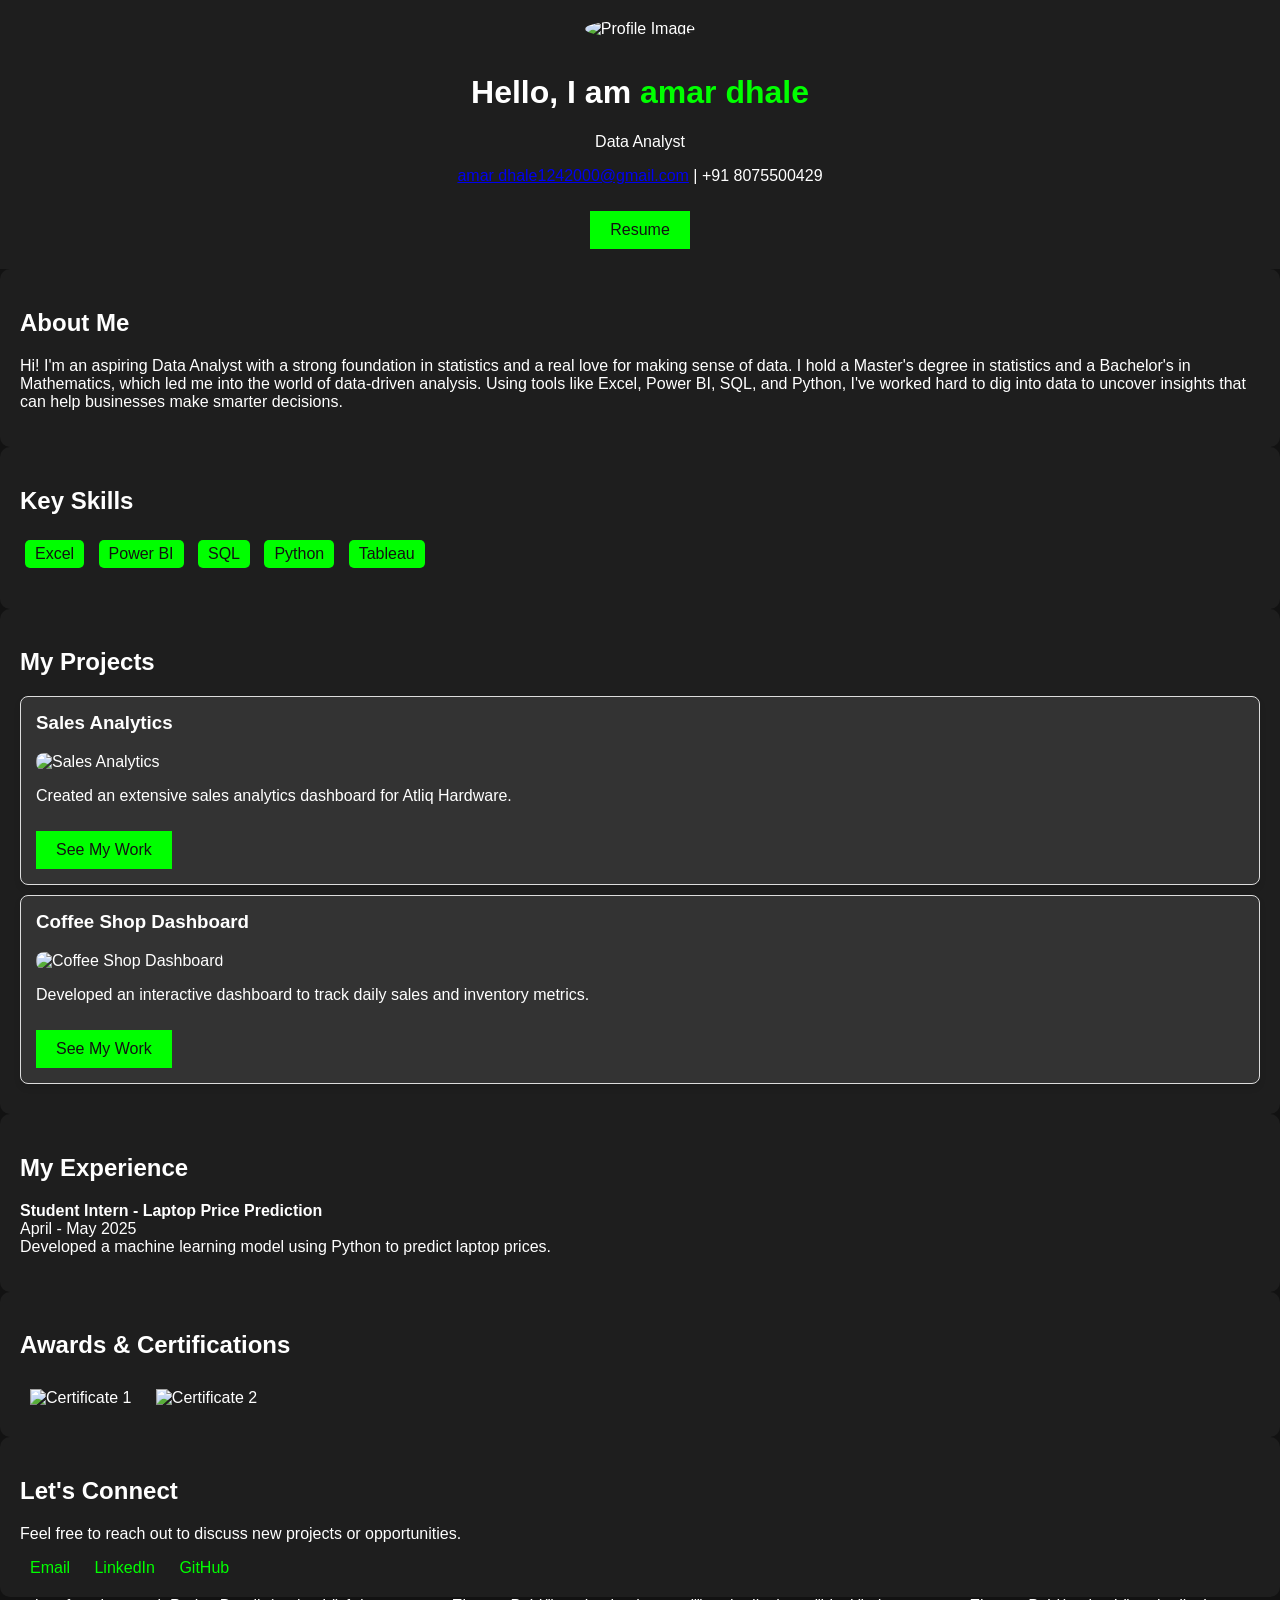
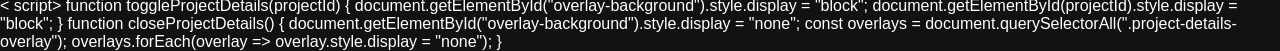
==== commit d68177b7: "Update index.html" ====
--- a/index.html
+++ b/index.html
@@ -1,244 +1,328 @@
 <!DOCTYPE html>
-<html class="no-js" lang="en">
+<html lang="en">
 
 <head>
-    <meta charset="utf-8">
-    <meta http-equiv="X-UA-Compatible" content="IE=edge">
-    <meta name="viewport" content="width=device-width, initial-scale=1">
-    <title>My Portfolio</title>
-    <link rel="shortcut icon" href="favicon.ico" type="image/x-icon">
-    <link rel="icon" href="favicon.ico" type="image/x-icon">
-    <link href="https://fonts.googleapis.com/css?family=Lato:300,400,700,900" rel="stylesheet">
-    <link rel="stylesheet" href="libs/font-awesome/css/font-awesome.min.css">
-    <link href="css/bootstrap.min.css" rel="stylesheet">
-    <link href="css/styles.css" rel="stylesheet">
+    <meta charset="UTF-8">
+    <meta name="viewport" content="width=device-width, initial-scale=1.0">
+    <title>Portfolio - amar dhale </title>
+    <link rel="stylesheet" href="styles.css">
 </head>
+<style>
+    /* General Reset */
+    body {
+        font-family: 'Arial', sans-serif;
+        margin: 0;
+        padding: 0;
+        background-color: #121212;
+        color: #ffffff;
+    }
+
+    header {
+        text-align: center;
+        padding: 20px;
+        background-color: #1e1e1e;
+    }
+
+    .profile-card {
+        margin: auto;
+    }
+
+    .profile-image {
+        width: 150px;
+        border-radius: 50%;
+        margin-bottom: 15px;
+    }
+
+    .name {
+        color: #00ff00;
+    }
+
+    .btn-resume {
+        background-color: #00ff00;
+        color: #121212;
+        border: none;
+        padding: 10px 20px;
+        font-size: 16px;
+        cursor: pointer;
+        margin-top: 10px;
+    }
+
+    .about,
+    .skills,
+    .projects,
+    .experience,
+    .certifications,
+    footer {
+        padding: 20px;
+
+        background-color: #1e1e1e;
+        border-radius: 10px;
+    }
+
+    .skills ul {
+        list-style-type: none;
+        padding: 0;
+    }
+
+    .skills li {
+        display: inline-block;
+        background: #00ff00;
+        color: #121212;
+        padding: 5px 10px;
+        margin: 5px;
+        border-radius: 5px;
+    }
+
+    .skills li {
+        display: inline-block;
+        background: #00ff00;
+        color: #121212;
+        padding: 5px 10px;
+        margin: 5px;
+        border-radius: 5px;
+    }
+
+    .project-card {
+        background-color: #333333;
+        padding: 10px;
+        margin: 10px 0;
+        border-radius: 5px;
+    }
+
+    .certificates img {
+        width: 150px;
+        margin: 10px;
+    }
+
+    footer .contact-links a {
+        color: #00ff00;
+        text-decoration: none;
+        margin: 0 10px;
+    }
+
+    footer .contact-links a:hover {
+        text-decoration: underline;
+    }
+
+    <style>body {
+        font-family: Arial, sans-serif;
+        margin: 0;
+        padding: 0;
+        background-color: #f8f9fa;
+    }
+
+    .projects {
+        padding: 20px;
+    }
+
+    .project-card {
+        border: 1px solid #ddd;
+        border-radius: 8px;
+        margin: 10px 0;
+        padding: 15px;
+        box-shadow: 0 4px 6px rgba(0, 0, 0, 0.1);
+    }
+
+    .project-card h3 {
+        margin-top: 0;
+    }
+
+    .project-card img {
+        width: 100%;
+        height: auto;
+        border-radius: 8px;
+    }
+
+    .project-details-overlay {
+        position: fixed;
+        top: 50%;
+        left: 50%;
+        transform: translate(-50%, -50%);
+        background-color: #000;
+        padding: 20px;
+        border-radius: 8px;
+        box-shadow: 0 8px 16px rgba(0, 0, 0, 0.2);
+        z-index: 1000;
+        display: none;
+        width: 90%;
+        max-width: 800px;
+    }
+
+    .project-details-overlay h3 {
+        margin-top: 0;
+    }
+
+    .project-details-content {
+        display: flex;
+        gap: 20px;
+    }
+
+    .project-details-content img {
+        max-width: 40%;
+        border-radius: 8px;
+    }
+
+    .overlay-background {
+        position: fixed;
+        top: 0;
+        left: 0;
+        width: 100%;
+        height: 100%;
+        background-color: rgba(0, 0, 0, 0.6);
+        z-index: 999;
+        display: none;
+    }
+
+    .close-button {
+        background-color: red;
+        color: white;
+        border: none;
+        padding: 5px 10px;
+        border-radius: 4px;
+        cursor: pointer;
+        float: right;
+    }
+</style>
 
 <body>
-    <div id="mobile-menu-open" class="shadow-large">
-        <i class="fa fa-bars" aria-hidden="true"></i>
-    </div>
-    <!-- End #mobile-menu-toggle -->
     <header>
-        <div id="mobile-menu-close">
-            <span>Close</span> <i class="fa fa-times" aria-hidden="true"></i>
-        </div>
-        <ul id="menu" class="shadow">
-            <li>
-                <a href="#about">About</a>
-            </li>
-            <li>
-                <a href="#experience">Extracurricular & Certifications</a>
-            </li>
-            <li>
-                <a href="#education">Education</a>
-            </li>
-            <li>
-                <a href="#projects">Projects</a>
-            </li>
-            <li>
-                <a href="#skills">Skills</a>
-            </li>
+        <div class="profile-card">
+            <img src="profile.jpg" alt="Profile Image" class="profile-image">
+            <h1>Hello, I am <span class="name"> amar dhale </span></h1>
+            <p class="role">Data Analyst</p>
+            <p class="contact-info">
+                <a href="mailto: amar dhale1242000@gmail.com"> amar dhale1242000@gmail.com</a> |
+                +91 8075500429
+            </p>
+            <button class="btn-resume">Resume</button>
+        </div>
+    </header>
+
+    <section class="about">
+        <h2>About Me</h2>
+        <p>
+            Hi! I'm an aspiring Data Analyst with a strong foundation in statistics and a real love for making sense of
+            data.
+            I hold a Master's degree in statistics and a Bachelor's in Mathematics, which led me into the world of
+            data-driven analysis.
+            Using tools like Excel, Power BI, SQL, and Python, I've worked hard to dig into data to uncover insights
+            that can help businesses make smarter decisions.
+        </p>
+    </section>
+
+    <section class="skills">
+        <h2>Key Skills</h2>
+        <ul>
+            <li>Excel</li>
+            <li>Power BI</li>
+            <li>SQL</li>
+            <li>Python</li>
+            <li>Tableau</li>
         </ul>
-    </header>
-    <!-- End header -->
-
-    <div id="lead">
-        <div id="lead-content">
-            <h1>Amar Dhale</h1>
-            <h2>Data Analyst | Power BI </h2>
-            <a href="github.com/amard3p" class="btn-rounded-white">GitHub</a>
-            <a href="/AmarDhaleResume.pdf" class="btn-rounded-white"  download >Download Resume</a>
-        </div>
-        <!-- End #lead-content -->
-
-        <div id="lead-overlay"></div>
-
-        <div id="lead-down">
-            <span>
-                <i class="fa fa-chevron-down" aria-hidden="true"></i>
-            </span>
-        </div>
-        <!-- End #lead-down -->
-    </div>
-    <!-- End #lead -->
-
-    <div id="about">
-        <div class="container">
-            <div class="row">
-                <div class="col-md-4">
-                    <h2 class="heading">About Me</h2>
+    </section>
+
+    <section class="projects">
+        <h2>My Projects</h2>
+        <!-- Add other projectimilarly -->
+
+        <!-- Project 1 -->
+        <div class="project-card">
+            <h3>Sales Analytics</h3>
+            <img src="project1.gif" alt="Sales Analytics">
+
+            <p>Created an extensive sales analytics dashboard for Atliq Hardware.</p>
+            <button onclick="toggleProjectDetails('project1-details')" class="btn-resume">See My Work</button>
+        </div>
+
+        <!-- Project 2 -->
+        <div class="project-card">
+            <h3>Coffee Shop Dashboard</h3>
+            <img src="project2.gif" alt="Coffee Shop Dashboard">
+
+            <p>Developed an interactive dashboard to track daily sales and inventory metrics.</p>
+            <button onclick="toggleProjectDetails('project2-details')" class="btn-resume">See My Work</button>
+        </div>
+
+        <!-- Overlay Background -->
+        <div id="overlay-background" class="overlay-background" onclick="closeProjectDetails()"></div>
+
+        <!-- Project 1 Details Popup -->
+        <div id="project1-details" class="project-details-overlay">
+            <button class="close-button" onclick="closeProjectDetails()">X</button>
+            <h3>Sales Analytics & P&L Reporting for Atliq Hardware</h3>
+            <div class="project-details-content">
+                <div>
+                    <p><strong>Domain/Function:</strong> Finance/Accounting, Business Intelligence</p>
+                    <p>
+                        Automated financial data cleaning and report generation using Excel Power Query and DAX,
+                        reducing manual effort by over 4 hours weekly. Designed dynamic reports that allowed real-time
+                        financial insights.
+                    </p>
+                    <a href="#" class="btn">View Project</a>
                 </div>
-                <div class="col-md-8">
+                <img src="project1.gif" alt="Sales Analytics">
+            </div>
+        </div>
+
+        <!-- Project 2 Details Popup -->
+        <div id="project2-details" class="project-details-overlay">
+            <button class="close-button" onclick="closeProjectDetails()">X</button>
+            <h3>Coffee Shop Dashboard</h3>
+            <div class="project-details-content">
+                <div>
+                    <p><strong>Domain/Function:</strong> Business Intelligence, Operations Management</p>
                     <p>
-                        Hi, I'm a passionate data analyst with a focus on leveraging data-driven insights to drive
-                        business decisions and optimize performance. I specialize in using Power BI, a powerful business
-                        intelligence tool, to transform complex data into visually compelling and interactive
-                        dashboards.
+                        Built a dashboard to provide real-time insights into coffee shop sales trends, inventory levels,
+                        and customer preferences using Power BI and Excel.
                     </p>
+                    <a href="#" class="btn">View Project</a>
                 </div>
+                <img src="project2.gif" alt="Coffee Shop Dashboard">
             </div>
         </div>
-    </div>
-    <div style="background: #f2f2f2;height: 100px;"></div>
-    <!-- End #about -->
-    <div id="education" style="background: white;">
-            <div class="container">
-                <div class="row">
-                    <div class="col-md-4" style="top: 30px;">
-                        <h2 class="heading" ">Education</h2>
-                    </div>
-                    <div class=" col-md-8">
-                            <h3>MIT Aurangabad</h3>
-                            <h4>Bachelor of Engineering (BE) in Computer Science (CSE) <i> - Dec 2020</i></h4>
-                    </div>
-                </div>
-            </div>
-        </div>
-
-        <!-- End #education -->
-
- <div id="projects" class="background-alt">
-    <h2 class="heading">Projects</h2>
-    <div class="container">
-        <div class="row" style="display: flex; flex-wrap: wrap; justify-content: space-between;">
-            <!-- Project: Hospitality -->
-            <div class="project shadow-large col-md-4" style="width: 48%; margin-bottom: 20px; position: relative; overflow: hidden;">
-                <div class="project-image">
-                    <img src="projects/CodeBasics.io_hospitality%20domain/CodeBasic.io%20%20Hospitality%20Domain%20Dashboard%20.jpg" style="width: 100%; transition: transform 0.3s ease;" alt="Hospitality Dashboard Image">
-                </div>
-                <!-- End .project-image -->
-                <div class="project-info" style="position: absolute; top: 0; left: 0; width: 100%; height: 100%; background: rgba(0, 0, 0, 0.8); color: #fff; padding: 20px; opacity: 0; transition: opacity 0.3s ease;">
-                    <h3>Hospitality Domain Dashboard</h3>
-                    <p>The Hospitality Dashboard provides key insights into hotel performance, focusing on revenue, occupancy rates, and booking trends. Highlights include:
-                    <ul>
-                        <li><b>Revenue:</b> Total of 1.69 billion, with 61.62% from business and 38.38% from luxury categories.</li>
-                        <li><b>RevPAR:</b> Revenue per available room stands at 7,337, indicating efficient room revenue generation.</li>
-                        <li><b>DSRN:</b> 2,528 daily sellable room nights over the given period.</li>
-                    </ul>
-                    </p>
-                    <a href="https://github.com/amard3p/amard3p.github.io/blob/70a95782221431e399dbb8a1c9fe70be49648ec4/projects/CodeBasics.io_hospitality%20domain/CodeBasics.io_hospitality%20domain%20%20report.md" class="btn-rounded" style="color: #fff; text-decoration: underline;">View Project</a>
-                </div>
-                <!-- End .project-info -->
-            </div>
-            <!-- End .project -->
-
-            <!-- Project: Diversity and Inclusion -->
-            <div class="project shadow-large col-md-8" style="width: 48%; margin-bottom: 20px; position: relative; overflow: hidden;">
-                <div class="project-image">
-                    <img src="projects/Diversity%20and%20Inclusion/Screenshot%202024-08-24%20070605.jpg" style="width: 100%; transition: transform 0.3s ease;" alt="Diversity and Inclusion Image">
-                </div>
-                <!-- End .project-image -->
-                <div class="project-info" style="position: absolute; top: 0; left: 0; width: 100%; height: 100%; background: rgba(0, 0, 0, 0.8); color: #fff; padding: 20px; opacity: 0; transition: opacity 0.3s ease;">
-                    <h3>Diversity and Inclusion Analysis</h3>
-                    <p>Comprehensive analysis of workplace diversity and inclusion focusing on hiring, promotion, and workplace culture. Key findings:
-                    <ul>
-                        <li><b>Initiatives:</b> Designed training and awareness programs to foster inclusivity.</li>
-                        <li><b>Gender Split:</b> Executive roles showed improvement: FY20 - 12.5% Female, FY21 - 15.79% Female.</li>
-                        <li><b>Outcomes:</b> Enhanced employee engagement and improved workplace culture.</li>
-                    </ul>
-                    </p>
-                    <a href="https://github.com/amard3p/amard3p.github.io/blob/7950c21fb90368010de6aea086ec7674a121de66/projects/Diversity%20and%20Inclusion/Diversity%20and%20Inclusion%20README.MD" class="btn-rounded" style="color: #fff; text-decoration: underline;">View Project</a>
-                </div>
-                <!-- End .project-info -->
-            </div>
-            <!-- End .project -->
-        </div>
-    </div>
-</div>
-<!-- End #projects -->
-
-<script>
-    document.querySelectorAll('.project').forEach(project => {
-        const image = project.querySelector('.project-image img');
-        const info = project.querySelector('.project-info');
-
-        project.addEventListener('mouseenter', () => {
-            image.style.transform = 'scale(1.1)';
-            info.style.opacity = '1';
-        });
-
-        project.addEventListener('mouseleave', () => {
-            image.style.transform = 'scale(1)';
-            info.style.opacity = '0';
-        });
-
-        project.addEventListener('click', () => {
-            const link = info.querySelector('a');
-            if (link) {
-                window.open(link.href, '_blank');
-            }
-        });
-    });
-</script>
-
-        <!-- End #projects -->
-
-        <div id="skills">
-            <h2 class="heading">Skills</h2>
-            <ul>
-                <li>Power BI</li>
-                <li>Data Analysis</li>
-                <li>Excel</li>
-                <li>Python</li>
-                <li>Data Analytics </li>               
-                <li>SQL</li>
-                <li>PostgreSQL</li>
-            </ul>
-        </div>
-        <!-- End #skills -->
-
-    <div id="experience" class="background-alt">
-        <h2 class="heading">Extracurricular & Certifications</h2>
-        <div id="experience-timeline">
-            <div data-date="February 2024">
-                <h3>PwC Switzerland Power BI Job Simulation on Forage </h3>
-                <h4>| Power BI Developer |</h4>
-                <p>
-                <ul> <li> Completed a job simulation where I strengthened my PowerBI skills to better
-                    understand clients and their data visualisation needs.</li></ul>
-                <ul> <li> Demonstrated expertise in data visualization through the creation of Power BI
-                    dashboards that effectively conveyed KPIs, showcasing the ability to respond
-                    to client requests with well-designed solutions.</li></ul>
-                <ul> <li> Strong communication skills reflected in the concise and informative email
-                    communication with engagement partners, delivering valuable insights and
-                    actionable suggestions based on data analysis.</li></ul>
-                <ul> <li>Leveraged analytical problem-solving skills to examine HR data, particularly
-                    focusing on gender-related KPIs, and identified root causes for gender
-                    balance issues at the executive management level, highlighting a commitment
-                    to data-driven decision-making.</li></ul>
-                </p>
-                <a href="https://forage-uploads-prod.s3.amazonaws.com/completion-certificates/PwC%20Switzerland/a87GpgE6tiku7q3gu_PwC%20Switzerland_G6LMbQK9mwrAeWLzs_1707838452636_completion_certificate.pdf" class="btn-rounded-black"  download ><button type="button" class="btn btn-link">Download Certificate</button></a>
-            </div>
-        </div>
-        <div style="height:50px;"></div>
-        <!-- End #experience -->
-
-        <div>
-            
-        </div>
-        
-        <footer>
-            <div class="container">
-                <div class="row">
-                    <div class="col-sm-5 copyright">
-                        <p>
-                            Copyright &copy; <span id="current-year">2024</span>AMARDHALE
-                            
-                        </p>
-                    </div>
-                    <div class="col-sm-2 top">
-                        <span id="to-top">
-                            <i class="fa fa-chevron-up" aria-hidden="true"></i>
-                        </span>
-                    </div>
-                </div>
-            </div>
-        </footer>
-        <!-- End footer -->
-
-        <script src="https://ajax.googleapis.com/ajax/libs/jquery/1.12.4/jquery.min.js"></script>
-        <script src="js/scripts.min.js"></script>
+    </section>
+
+
+
+
+    <section class="experience">
+        <h2>My Experience</h2>
+        <p>
+            <strong>Student Intern - Laptop Price Prediction</strong> <br>
+            April - May 2025 <br>
+            Developed a machine learning model using Python to predict laptop prices.
+        </p>
+    </section>
+
+    <section class="certifications">
+        <h2>Awards & Certifications</h2>
+        <div class="certificates">
+            <img src="certificate1.jpg" alt="Certificate 1">
+            <img src="certificate2.jpg" alt="Certificate 2">
+        </div>
+    </section>
+
+    <footer>
+        <h2>Let's Connect</h2>
+        <p>Feel free to reach out to discuss new projects or opportunities.</p>
+        <div class="contact-links">
+            <a href="mailto: amar dhale1242000@gmail.com">Email</a>
+            <a href="#">LinkedIn</a>
+            <a href="#">GitHub</a>
+        </div>
+    </footer>
+    < script>
+        function toggleProjectDetails(projectId) {
+            document.getElementById("overlay-background").style.display = "block";
+            document.getElementById(projectId).style.display = "block";
+        }
+
+        function closeProjectDetails() {
+            document.getElementById("overlay-background").style.display = "none";
+            const overlays = document.querySelectorAll(".project-details-overlay");
+            overlays.forEach(overlay => overlay.style.display = "none");
+        }
+    </script>
 </body>
 
 </html>
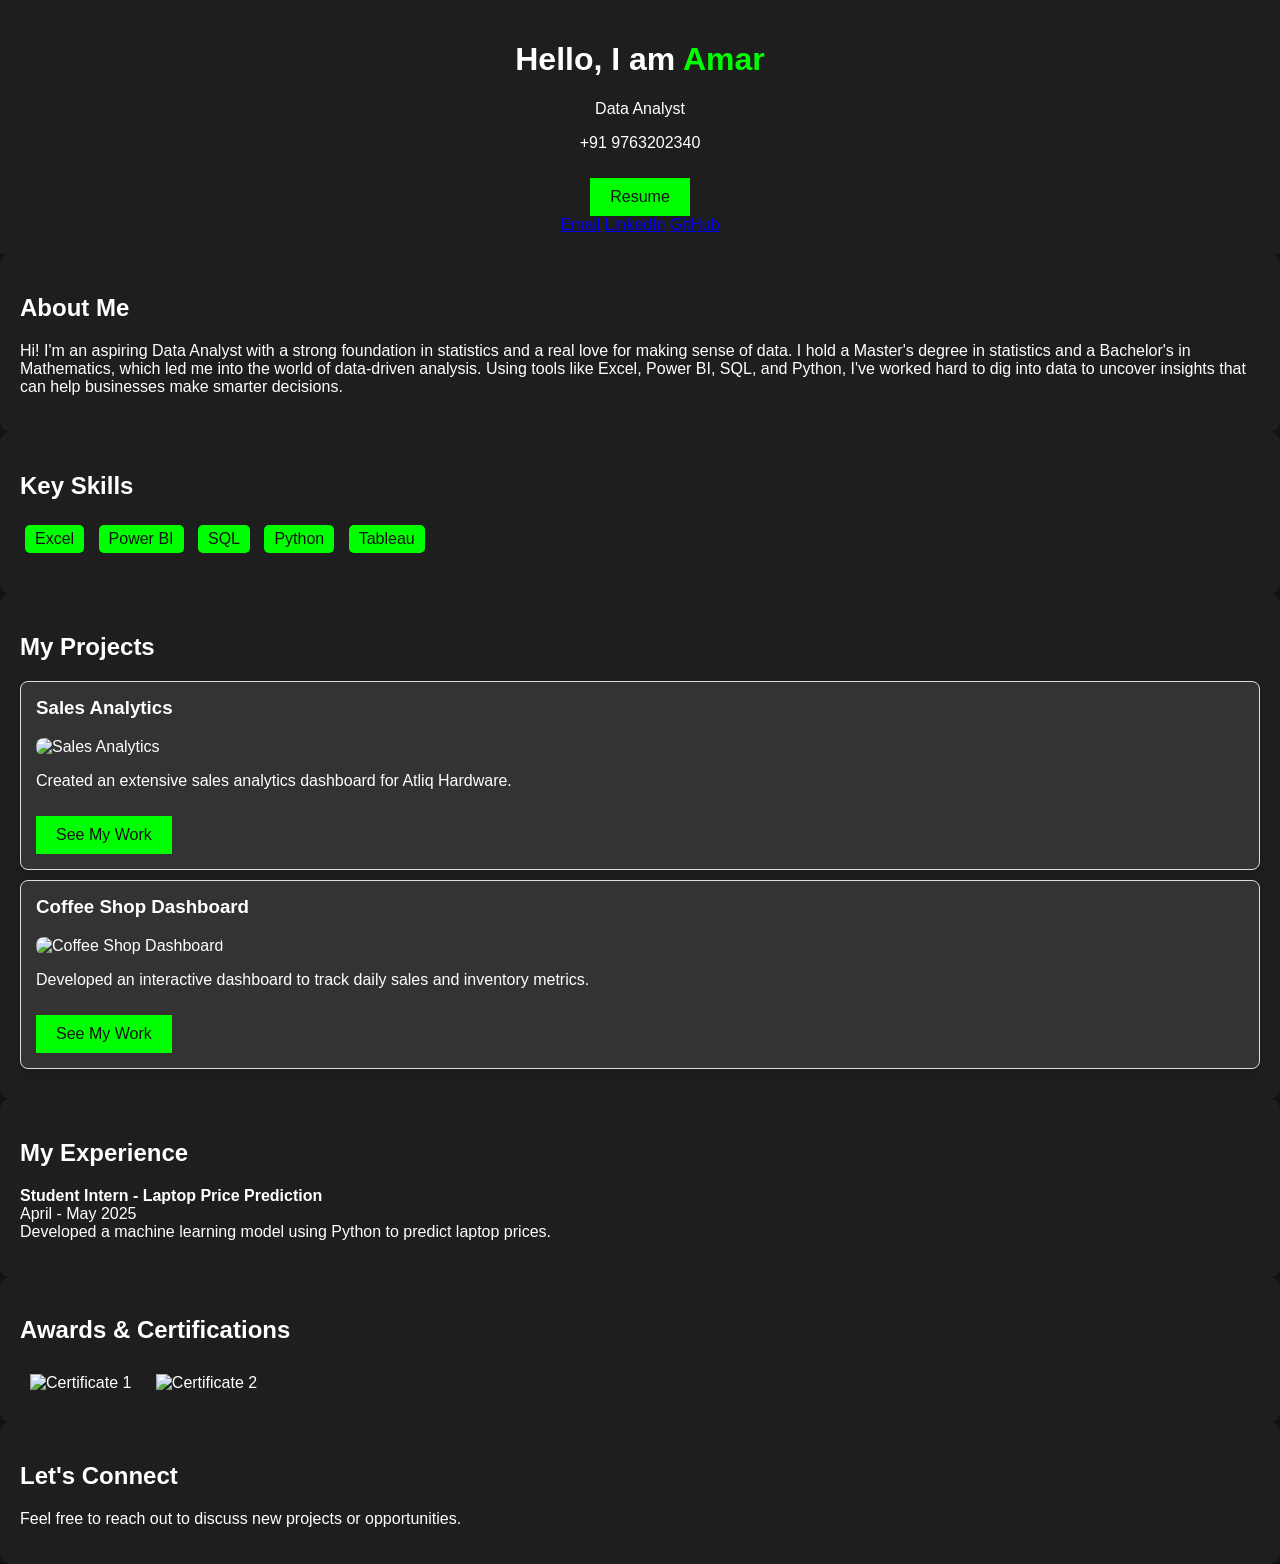
==== commit 491584b1: "Update index.html" ====
--- a/index.html
+++ b/index.html
@@ -4,7 +4,7 @@
 <head>
     <meta charset="UTF-8">
     <meta name="viewport" content="width=device-width, initial-scale=1.0">
-    <title>Portfolio - amar dhale </title>
+    <title>Portfolio - Amar Dhale </title>
     <link rel="stylesheet" href="styles.css">
 </head>
 <style>
@@ -25,12 +25,6 @@
 
     .profile-card {
         margin: auto;
-    }
-
-    .profile-image {
-        width: 150px;
-        border-radius: 50%;
-        margin-bottom: 15px;
     }
 
     .name {
@@ -187,14 +181,14 @@
 <body>
     <header>
         <div class="profile-card">
-            <img src="profile.jpg" alt="Profile Image" class="profile-image">
-            <h1>Hello, I am <span class="name"> amar dhale </span></h1>
+           <h1>Hello, I am <span class="name"> Amar </span></h1>
             <p class="role">Data Analyst</p>
-            <p class="contact-info">
-                <a href="mailto: amar dhale1242000@gmail.com"> amar dhale1242000@gmail.com</a> |
-                +91 8075500429
-            </p>
+            <p class="contact-info">+91 9763202340</p>
             <button class="btn-resume">Resume</button>
+            <div class="contact-links">
+            <a href="mailto:dhaleamardeep.work+github@gmail.com">Email</a>
+            <a href="www.linkedin.com/in/amar-d-a3323833b">LinkedIn</a>
+            <a href="https://github.com/amard3p">GitHub</a>
         </div>
     </header>
 
@@ -305,13 +299,10 @@
     <footer>
         <h2>Let's Connect</h2>
         <p>Feel free to reach out to discuss new projects or opportunities.</p>
-        <div class="contact-links">
-            <a href="mailto: amar dhale1242000@gmail.com">Email</a>
-            <a href="#">LinkedIn</a>
-            <a href="#">GitHub</a>
+        
         </div>
     </footer>
-    < script>
+    <script>
         function toggleProjectDetails(projectId) {
             document.getElementById("overlay-background").style.display = "block";
             document.getElementById(projectId).style.display = "block";
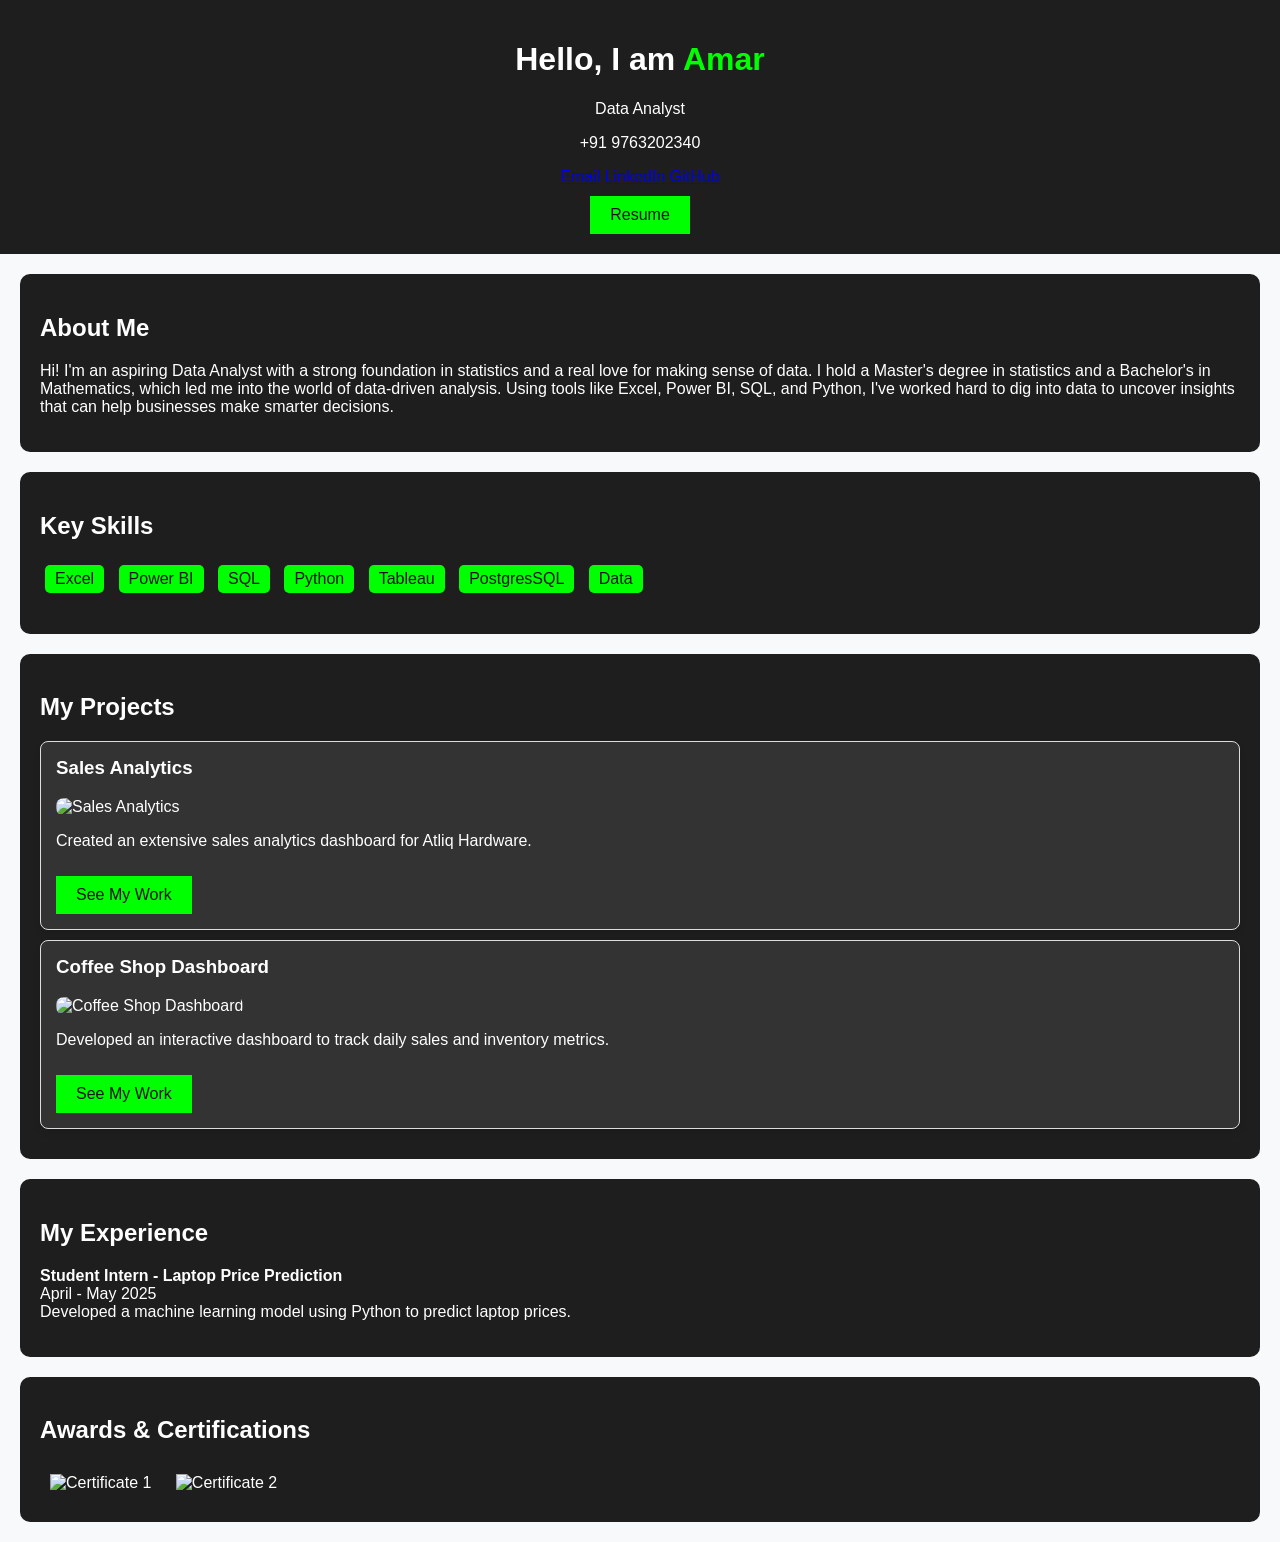
==== commit 9c8b5219: "Update index.html" ====
--- a/index.html
+++ b/index.html
@@ -16,6 +16,10 @@
         background-color: #121212;
         color: #ffffff;
     }
+    section {
+        margin:20px;
+        padding:10px;
+    }
 
     header {
         text-align: center;
@@ -31,7 +35,7 @@
         color: #00ff00;
     }
 
-    .btn-resume {
+    .btn {
         background-color: #00ff00;
         color: #121212;
         border: none;
@@ -48,7 +52,6 @@
     .certifications,
     footer {
         padding: 20px;
-
         background-color: #1e1e1e;
         border-radius: 10px;
     }
@@ -98,7 +101,7 @@
         text-decoration: underline;
     }
 
-    <style>body {
+    body {
         font-family: Arial, sans-serif;
         margin: 0;
         padding: 0;
@@ -183,13 +186,14 @@
         <div class="profile-card">
            <h1>Hello, I am <span class="name"> Amar </span></h1>
             <p class="role">Data Analyst</p>
-            <p class="contact-info">+91 9763202340</p>
-            <button class="btn-resume">Resume</button>
+            <p class="contact-info">+91 9763202340</p> 
             <div class="contact-links">
             <a href="mailto:dhaleamardeep.work+github@gmail.com">Email</a>
             <a href="www.linkedin.com/in/amar-d-a3323833b">LinkedIn</a>
             <a href="https://github.com/amard3p">GitHub</a>
-        </div>
+            </div>
+            <button class="btn">Resume</button>
+           
     </header>
 
     <section class="about">
@@ -212,6 +216,8 @@
             <li>SQL</li>
             <li>Python</li>
             <li>Tableau</li>
+            <li>PostgresSQL</li>
+            <li>Data</li>
         </ul>
     </section>
 
@@ -225,7 +231,7 @@
             <img src="project1.gif" alt="Sales Analytics">
 
             <p>Created an extensive sales analytics dashboard for Atliq Hardware.</p>
-            <button onclick="toggleProjectDetails('project1-details')" class="btn-resume">See My Work</button>
+            <button onclick="toggleProjectDetails('project1-details')" class="btn">See My Work</button>
         </div>
 
         <!-- Project 2 -->
@@ -234,7 +240,7 @@
             <img src="project2.gif" alt="Coffee Shop Dashboard">
 
             <p>Developed an interactive dashboard to track daily sales and inventory metrics.</p>
-            <button onclick="toggleProjectDetails('project2-details')" class="btn-resume">See My Work</button>
+            <button onclick="toggleProjectDetails('project2-details')" class="btn">See My Work</button>
         </div>
 
         <!-- Overlay Background -->
@@ -296,13 +302,7 @@
         </div>
     </section>
 
-    <footer>
-        <h2>Let's Connect</h2>
-        <p>Feel free to reach out to discuss new projects or opportunities.</p>
-        
-        </div>
-    </footer>
-    <script>
+     <script>
         function toggleProjectDetails(projectId) {
             document.getElementById("overlay-background").style.display = "block";
             document.getElementById(projectId).style.display = "block";
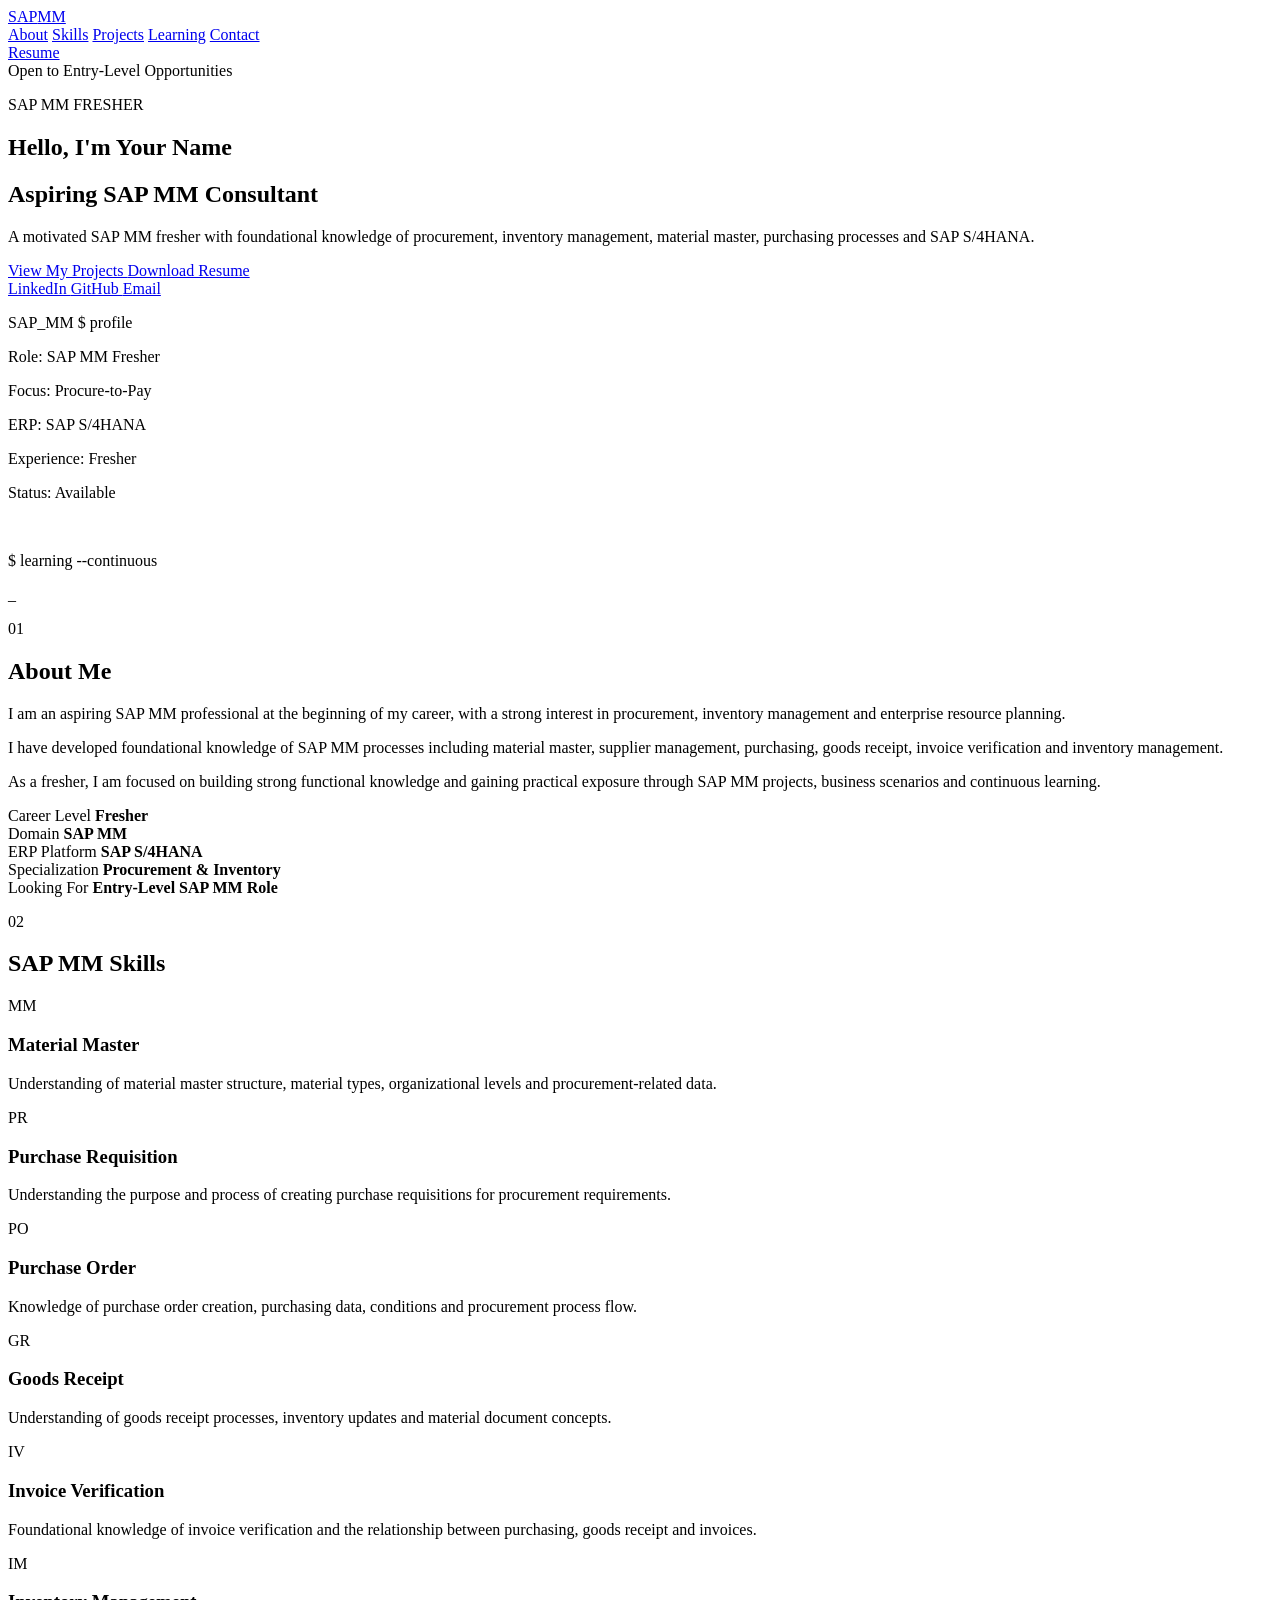
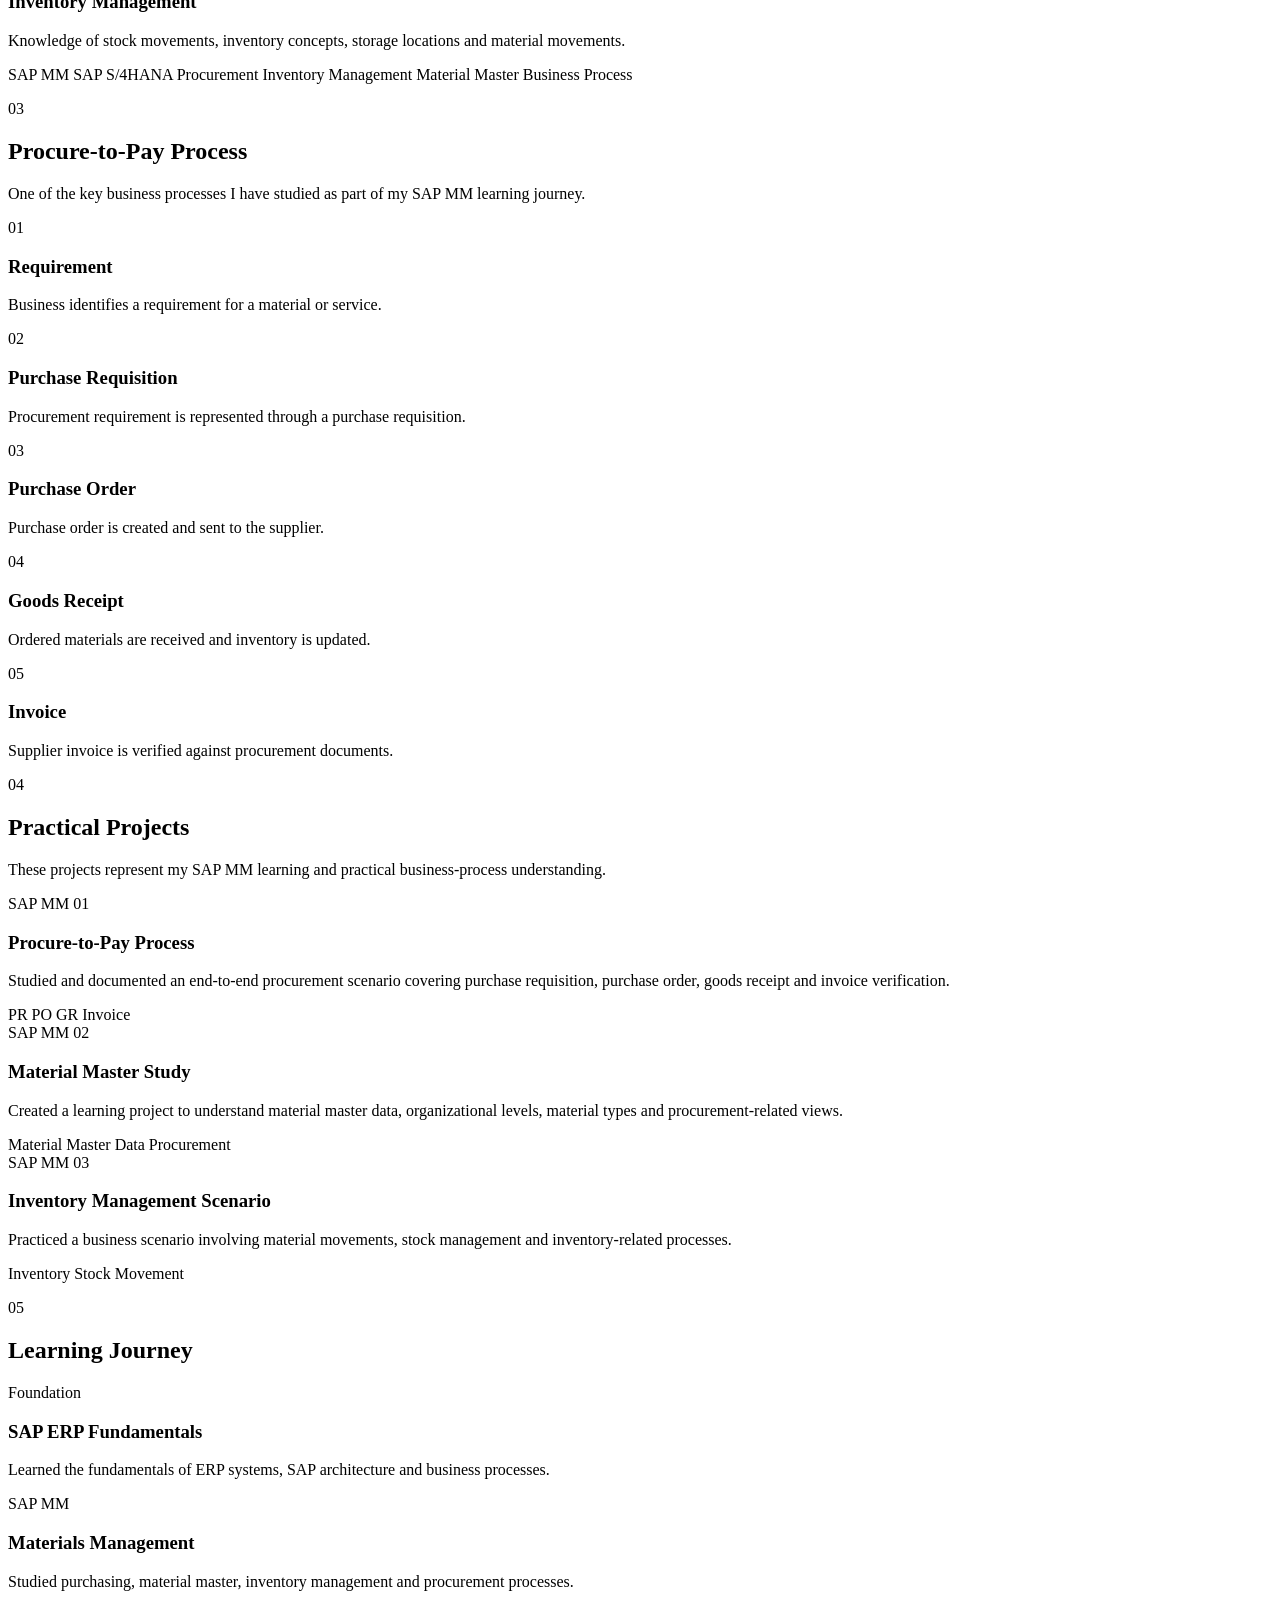
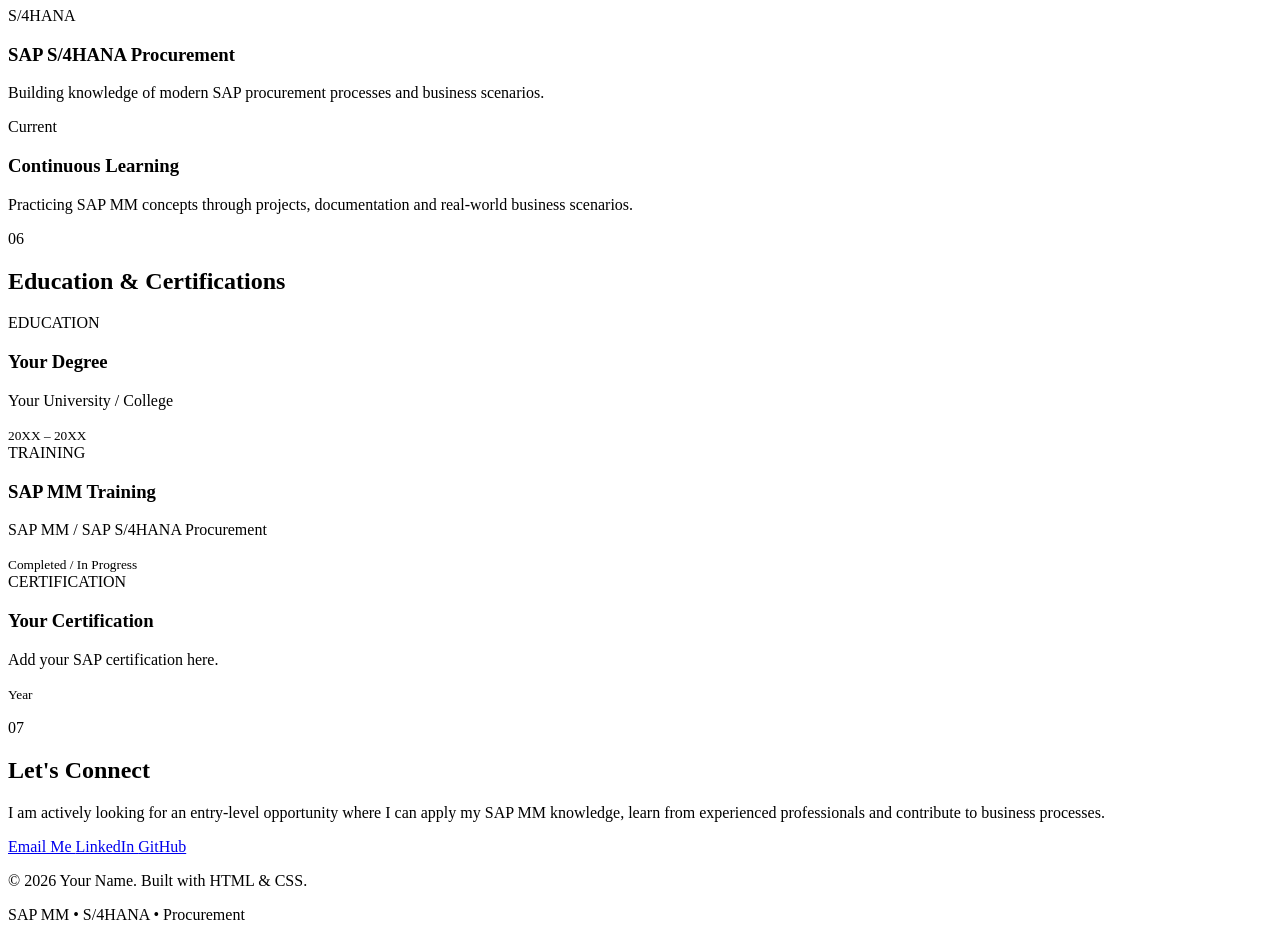
==== commit 01473056: "Add HTML portfolio for SAP MM fresher This file contains the complete structure of an HTML portfolio" ====
--- a/index.html
+++ b/index.html
@@ -1,319 +1,764 @@
 <!DOCTYPE html>
 <html lang="en">
-
 <head>
     <meta charset="UTF-8">
     <meta name="viewport" content="width=device-width, initial-scale=1.0">
-    <title>Portfolio - Amar Dhale </title>
-    <link rel="stylesheet" href="styles.css">
+
+    <meta name="description"
+          content="SAP MM Fresher Portfolio - Entry-level SAP MM professional interested in procurement, inventory management and S/4HANA.">
+
+    <title>Your Name | SAP MM Fresher</title>
+
+    <link rel="stylesheet" href="style.css">
+
+    <!-- Google Font -->
+    <link rel="preconnect" href="https://fonts.googleapis.com">
+    <link rel="preconnect" href="https://fonts.gstatic.com" crossorigin>
+    <link href="https://fonts.googleapis.com/css2?family=Inter:wght@400;500;600;700;800&display=swap" rel="stylesheet">
 </head>
-<style>
-    /* General Reset */
-    body {
-        font-family: 'Arial', sans-serif;
-        margin: 0;
-        padding: 0;
-        background-color: #121212;
-        color: #ffffff;
-    }
-    section {
-        margin:20px;
-        padding:10px;
-    }
-
-    header {
-        text-align: center;
-        padding: 20px;
-        background-color: #1e1e1e;
-    }
-
-    .profile-card {
-        margin: auto;
-    }
-
-    .name {
-        color: #00ff00;
-    }
-
-    .btn {
-        background-color: #00ff00;
-        color: #121212;
-        border: none;
-        padding: 10px 20px;
-        font-size: 16px;
-        cursor: pointer;
-        margin-top: 10px;
-    }
-
-    .about,
-    .skills,
-    .projects,
-    .experience,
-    .certifications,
-    footer {
-        padding: 20px;
-        background-color: #1e1e1e;
-        border-radius: 10px;
-    }
-
-    .skills ul {
-        list-style-type: none;
-        padding: 0;
-    }
-
-    .skills li {
-        display: inline-block;
-        background: #00ff00;
-        color: #121212;
-        padding: 5px 10px;
-        margin: 5px;
-        border-radius: 5px;
-    }
-
-    .skills li {
-        display: inline-block;
-        background: #00ff00;
-        color: #121212;
-        padding: 5px 10px;
-        margin: 5px;
-        border-radius: 5px;
-    }
-
-    .project-card {
-        background-color: #333333;
-        padding: 10px;
-        margin: 10px 0;
-        border-radius: 5px;
-    }
-
-    .certificates img {
-        width: 150px;
-        margin: 10px;
-    }
-
-    footer .contact-links a {
-        color: #00ff00;
-        text-decoration: none;
-        margin: 0 10px;
-    }
-
-    footer .contact-links a:hover {
-        text-decoration: underline;
-    }
-
-    body {
-        font-family: Arial, sans-serif;
-        margin: 0;
-        padding: 0;
-        background-color: #f8f9fa;
-    }
-
-    .projects {
-        padding: 20px;
-    }
-
-    .project-card {
-        border: 1px solid #ddd;
-        border-radius: 8px;
-        margin: 10px 0;
-        padding: 15px;
-        box-shadow: 0 4px 6px rgba(0, 0, 0, 0.1);
-    }
-
-    .project-card h3 {
-        margin-top: 0;
-    }
-
-    .project-card img {
-        width: 100%;
-        height: auto;
-        border-radius: 8px;
-    }
-
-    .project-details-overlay {
-        position: fixed;
-        top: 50%;
-        left: 50%;
-        transform: translate(-50%, -50%);
-        background-color: #000;
-        padding: 20px;
-        border-radius: 8px;
-        box-shadow: 0 8px 16px rgba(0, 0, 0, 0.2);
-        z-index: 1000;
-        display: none;
-        width: 90%;
-        max-width: 800px;
-    }
-
-    .project-details-overlay h3 {
-        margin-top: 0;
-    }
-
-    .project-details-content {
-        display: flex;
-        gap: 20px;
-    }
-
-    .project-details-content img {
-        max-width: 40%;
-        border-radius: 8px;
-    }
-
-    .overlay-background {
-        position: fixed;
-        top: 0;
-        left: 0;
-        width: 100%;
-        height: 100%;
-        background-color: rgba(0, 0, 0, 0.6);
-        z-index: 999;
-        display: none;
-    }
-
-    .close-button {
-        background-color: red;
-        color: white;
-        border: none;
-        padding: 5px 10px;
-        border-radius: 4px;
-        cursor: pointer;
-        float: right;
-    }
-</style>
 
 <body>
-    <header>
-        <div class="profile-card">
-           <h1>Hello, I am <span class="name"> Amar </span></h1>
-            <p class="role">Data Analyst</p>
-            <p class="contact-info">+91 9763202340</p> 
-            <div class="contact-links">
-            <a href="mailto:dhaleamardeep.work+github@gmail.com">Email</a>
-            <a href="www.linkedin.com/in/amar-d-a3323833b">LinkedIn</a>
-            <a href="https://github.com/amard3p">GitHub</a>
-            </div>
-            <button class="btn">Resume</button>
-           
-    </header>
-
-    <section class="about">
-        <h2>About Me</h2>
+
+<!-- NAVBAR -->
+<header class="navbar">
+    <div class="container nav-container">
+
+        <a href="#home" class="logo">
+            SAP<span>MM</span>
+        </a>
+
+        <nav>
+            <a href="#about">About</a>
+            <a href="#skills">Skills</a>
+            <a href="#projects">Projects</a>
+            <a href="#learning">Learning</a>
+            <a href="#contact">Contact</a>
+        </nav>
+
+        <a href="resume.pdf" class="nav-btn" target="_blank">
+            Resume
+        </a>
+
+    </div>
+</header>
+
+
+<!-- HERO -->
+<section id="home" class="hero">
+
+    <div class="container hero-container">
+
+        <div class="hero-content">
+
+            <div class="availability">
+                <span></span>
+                Open to Entry-Level Opportunities
+            </div>
+
+            <p class="eyebrow">SAP MM FRESHER</p>
+
+            <h1>
+                Hello, I'm
+                <span>Your Name</span>
+            </h1>
+
+            <h2>
+                Aspiring SAP MM Consultant
+            </h2>
+
+            <p class="hero-text">
+                A motivated SAP MM fresher with foundational knowledge of
+                procurement, inventory management, material master,
+                purchasing processes and SAP S/4HANA.
+            </p>
+
+            <div class="hero-buttons">
+
+                <a href="#projects" class="btn primary">
+                    View My Projects
+                </a>
+
+                <a href="resume.pdf" class="btn secondary" target="_blank">
+                    Download Resume
+                </a>
+
+            </div>
+
+            <div class="social-links">
+
+                <a href="https://www.linkedin.com/" target="_blank">
+                    LinkedIn
+                </a>
+
+                <a href="https://github.com/" target="_blank">
+                    GitHub
+                </a>
+
+                <a href="mailto:your.email@example.com">
+                    Email
+                </a>
+
+            </div>
+
+        </div>
+
+
+        <div class="hero-card">
+
+            <div class="terminal-top">
+                <span></span>
+                <span></span>
+                <span></span>
+            </div>
+
+            <div class="terminal-content">
+
+                <p><span class="green">SAP_MM</span> $ profile</p>
+
+                <p>
+                    <span class="blue">Role:</span>
+                    SAP MM Fresher
+                </p>
+
+                <p>
+                    <span class="blue">Focus:</span>
+                    Procure-to-Pay
+                </p>
+
+                <p>
+                    <span class="blue">ERP:</span>
+                    SAP S/4HANA
+                </p>
+
+                <p>
+                    <span class="blue">Experience:</span>
+                    Fresher
+                </p>
+
+                <p>
+                    <span class="blue">Status:</span>
+                    <span class="green">Available</span>
+                </p>
+
+                <br>
+
+                <p>
+                    <span class="green">$</span>
+                    learning --continuous
+                </p>
+
+                <p class="cursor">_</p>
+
+            </div>
+
+        </div>
+
+    </div>
+
+</section>
+
+
+<!-- ABOUT -->
+<section id="about" class="section">
+
+    <div class="container">
+
+        <div class="section-heading">
+            <p class="section-number">01</p>
+            <h2>About Me</h2>
+        </div>
+
+        <div class="about-grid">
+
+            <div class="about-text">
+
+                <p>
+                    I am an aspiring SAP MM professional at the beginning
+                    of my career, with a strong interest in procurement,
+                    inventory management and enterprise resource planning.
+                </p>
+
+                <p>
+                    I have developed foundational knowledge of SAP MM
+                    processes including material master, supplier
+                    management, purchasing, goods receipt, invoice
+                    verification and inventory management.
+                </p>
+
+                <p>
+                    As a fresher, I am focused on building strong
+                    functional knowledge and gaining practical exposure
+                    through SAP MM projects, business scenarios and
+                    continuous learning.
+                </p>
+
+            </div>
+
+
+            <div class="about-box">
+
+                <div class="info-item">
+                    <span>Career Level</span>
+                    <strong>Fresher</strong>
+                </div>
+
+                <div class="info-item">
+                    <span>Domain</span>
+                    <strong>SAP MM</strong>
+                </div>
+
+                <div class="info-item">
+                    <span>ERP Platform</span>
+                    <strong>SAP S/4HANA</strong>
+                </div>
+
+                <div class="info-item">
+                    <span>Specialization</span>
+                    <strong>Procurement & Inventory</strong>
+                </div>
+
+                <div class="info-item">
+                    <span>Looking For</span>
+                    <strong>Entry-Level SAP MM Role</strong>
+                </div>
+
+            </div>
+
+        </div>
+
+    </div>
+
+</section>
+
+
+<!-- SKILLS -->
+<section id="skills" class="section dark-section">
+
+    <div class="container">
+
+        <div class="section-heading">
+            <p class="section-number">02</p>
+            <h2>SAP MM Skills</h2>
+        </div>
+
+
+        <div class="skills-grid">
+
+            <div class="skill-card">
+
+                <div class="skill-icon">MM</div>
+
+                <h3>Material Master</h3>
+
+                <p>
+                    Understanding of material master structure,
+                    material types, organizational levels and
+                    procurement-related data.
+                </p>
+
+            </div>
+
+
+            <div class="skill-card">
+
+                <div class="skill-icon">PR</div>
+
+                <h3>Purchase Requisition</h3>
+
+                <p>
+                    Understanding the purpose and process of creating
+                    purchase requisitions for procurement requirements.
+                </p>
+
+            </div>
+
+
+            <div class="skill-card">
+
+                <div class="skill-icon">PO</div>
+
+                <h3>Purchase Order</h3>
+
+                <p>
+                    Knowledge of purchase order creation, purchasing
+                    data, conditions and procurement process flow.
+                </p>
+
+            </div>
+
+
+            <div class="skill-card">
+
+                <div class="skill-icon">GR</div>
+
+                <h3>Goods Receipt</h3>
+
+                <p>
+                    Understanding of goods receipt processes,
+                    inventory updates and material document concepts.
+                </p>
+
+            </div>
+
+
+            <div class="skill-card">
+
+                <div class="skill-icon">IV</div>
+
+                <h3>Invoice Verification</h3>
+
+                <p>
+                    Foundational knowledge of invoice verification
+                    and the relationship between purchasing,
+                    goods receipt and invoices.
+                </p>
+
+            </div>
+
+
+            <div class="skill-card">
+
+                <div class="skill-icon">IM</div>
+
+                <h3>Inventory Management</h3>
+
+                <p>
+                    Knowledge of stock movements, inventory concepts,
+                    storage locations and material movements.
+                </p>
+
+            </div>
+
+        </div>
+
+
+        <div class="tech-stack">
+
+            <span>SAP MM</span>
+            <span>SAP S/4HANA</span>
+            <span>Procurement</span>
+            <span>Inventory Management</span>
+            <span>Material Master</span>
+            <span>Business Process</span>
+
+        </div>
+
+    </div>
+
+</section>
+
+
+<!-- PROCUREMENT PROCESS -->
+<section class="section">
+
+    <div class="container">
+
+        <div class="section-heading">
+            <p class="section-number">03</p>
+            <h2>Procure-to-Pay Process</h2>
+        </div>
+
+        <p class="section-intro">
+            One of the key business processes I have studied as part
+            of my SAP MM learning journey.
+        </p>
+
+
+        <div class="process">
+
+            <div class="process-step">
+                <div class="step-number">01</div>
+                <h3>Requirement</h3>
+                <p>
+                    Business identifies a requirement for a material
+                    or service.
+                </p>
+            </div>
+
+
+            <div class="process-line"></div>
+
+
+            <div class="process-step">
+                <div class="step-number">02</div>
+                <h3>Purchase Requisition</h3>
+                <p>
+                    Procurement requirement is represented through
+                    a purchase requisition.
+                </p>
+            </div>
+
+
+            <div class="process-line"></div>
+
+
+            <div class="process-step">
+                <div class="step-number">03</div>
+                <h3>Purchase Order</h3>
+                <p>
+                    Purchase order is created and sent to the supplier.
+                </p>
+            </div>
+
+
+            <div class="process-line"></div>
+
+
+            <div class="process-step">
+                <div class="step-number">04</div>
+                <h3>Goods Receipt</h3>
+                <p>
+                    Ordered materials are received and inventory
+                    is updated.
+                </p>
+            </div>
+
+
+            <div class="process-line"></div>
+
+
+            <div class="process-step">
+                <div class="step-number">05</div>
+                <h3>Invoice</h3>
+                <p>
+                    Supplier invoice is verified against procurement
+                    documents.
+                </p>
+            </div>
+
+        </div>
+
+    </div>
+
+</section>
+
+
+<!-- PROJECTS -->
+<section id="projects" class="section dark-section">
+
+    <div class="container">
+
+        <div class="section-heading">
+            <p class="section-number">04</p>
+            <h2>Practical Projects</h2>
+        </div>
+
+        <p class="section-intro">
+            These projects represent my SAP MM learning and practical
+            business-process understanding.
+        </p>
+
+
+        <div class="projects-grid">
+
+
+            <article class="project-card">
+
+                <div class="project-top">
+                    <span class="project-label">SAP MM</span>
+                    <span>01</span>
+                </div>
+
+                <h3>Procure-to-Pay Process</h3>
+
+                <p>
+                    Studied and documented an end-to-end procurement
+                    scenario covering purchase requisition, purchase
+                    order, goods receipt and invoice verification.
+                </p>
+
+                <div class="project-tags">
+                    <span>PR</span>
+                    <span>PO</span>
+                    <span>GR</span>
+                    <span>Invoice</span>
+                </div>
+
+            </article>
+
+
+            <article class="project-card">
+
+                <div class="project-top">
+                    <span class="project-label">SAP MM</span>
+                    <span>02</span>
+                </div>
+
+                <h3>Material Master Study</h3>
+
+                <p>
+                    Created a learning project to understand material
+                    master data, organizational levels, material types
+                    and procurement-related views.
+                </p>
+
+                <div class="project-tags">
+                    <span>Material Master</span>
+                    <span>Data</span>
+                    <span>Procurement</span>
+                </div>
+
+            </article>
+
+
+            <article class="project-card">
+
+                <div class="project-top">
+                    <span class="project-label">SAP MM</span>
+                    <span>03</span>
+                </div>
+
+                <h3>Inventory Management Scenario</h3>
+
+                <p>
+                    Practiced a business scenario involving material
+                    movements, stock management and inventory-related
+                    processes.
+                </p>
+
+                <div class="project-tags">
+                    <span>Inventory</span>
+                    <span>Stock</span>
+                    <span>Movement</span>
+                </div>
+
+            </article>
+
+
+        </div>
+
+    </div>
+
+</section>
+
+
+<!-- LEARNING -->
+<section id="learning" class="section">
+
+    <div class="container">
+
+        <div class="section-heading">
+            <p class="section-number">05</p>
+            <h2>Learning Journey</h2>
+        </div>
+
+
+        <div class="timeline">
+
+            <div class="timeline-item">
+
+                <div class="timeline-dot"></div>
+
+                <div class="timeline-content">
+
+                    <span>Foundation</span>
+
+                    <h3>SAP ERP Fundamentals</h3>
+
+                    <p>
+                        Learned the fundamentals of ERP systems,
+                        SAP architecture and business processes.
+                    </p>
+
+                </div>
+
+            </div>
+
+
+            <div class="timeline-item">
+
+                <div class="timeline-dot"></div>
+
+                <div class="timeline-content">
+
+                    <span>SAP MM</span>
+
+                    <h3>Materials Management</h3>
+
+                    <p>
+                        Studied purchasing, material master,
+                        inventory management and procurement processes.
+                    </p>
+
+                </div>
+
+            </div>
+
+
+            <div class="timeline-item">
+
+                <div class="timeline-dot"></div>
+
+                <div class="timeline-content">
+
+                    <span>S/4HANA</span>
+
+                    <h3>SAP S/4HANA Procurement</h3>
+
+                    <p>
+                        Building knowledge of modern SAP procurement
+                        processes and business scenarios.
+                    </p>
+
+                </div>
+
+            </div>
+
+
+            <div class="timeline-item">
+
+                <div class="timeline-dot"></div>
+
+                <div class="timeline-content">
+
+                    <span>Current</span>
+
+                    <h3>Continuous Learning</h3>
+
+                    <p>
+                        Practicing SAP MM concepts through projects,
+                        documentation and real-world business scenarios.
+                    </p>
+
+                </div>
+
+            </div>
+
+        </div>
+
+    </div>
+
+</section>
+
+
+<!-- EDUCATION -->
+<section class="section dark-section">
+
+    <div class="container">
+
+        <div class="section-heading">
+            <p class="section-number">06</p>
+            <h2>Education & Certifications</h2>
+        </div>
+
+
+        <div class="education-grid">
+
+            <div class="education-card">
+
+                <span class="card-label">EDUCATION</span>
+
+                <h3>Your Degree</h3>
+
+                <p>
+                    Your University / College
+                </p>
+
+                <small>
+                    20XX – 20XX
+                </small>
+
+            </div>
+
+
+            <div class="education-card">
+
+                <span class="card-label">TRAINING</span>
+
+                <h3>SAP MM Training</h3>
+
+                <p>
+                    SAP MM / SAP S/4HANA Procurement
+                </p>
+
+                <small>
+                    Completed / In Progress
+                </small>
+
+            </div>
+
+
+            <div class="education-card">
+
+                <span class="card-label">CERTIFICATION</span>
+
+                <h3>Your Certification</h3>
+
+                <p>
+                    Add your SAP certification here.
+                </p>
+
+                <small>
+                    Year
+                </small>
+
+            </div>
+
+        </div>
+
+    </div>
+
+</section>
+
+
+<!-- CONTACT -->
+<section id="contact" class="contact-section">
+
+    <div class="container contact-container">
+
+        <p class="section-number">07</p>
+
+        <h2>
+            Let's Connect
+        </h2>
+
         <p>
-            Hi! I'm an aspiring Data Analyst with a strong foundation in statistics and a real love for making sense of
-            data.
-            I hold a Master's degree in statistics and a Bachelor's in Mathematics, which led me into the world of
-            data-driven analysis.
-            Using tools like Excel, Power BI, SQL, and Python, I've worked hard to dig into data to uncover insights
-            that can help businesses make smarter decisions.
+            I am actively looking for an entry-level opportunity where
+            I can apply my SAP MM knowledge, learn from experienced
+            professionals and contribute to business processes.
         </p>
-    </section>
-
-    <section class="skills">
-        <h2>Key Skills</h2>
-        <ul>
-            <li>Excel</li>
-            <li>Power BI</li>
-            <li>SQL</li>
-            <li>Python</li>
-            <li>Tableau</li>
-            <li>PostgresSQL</li>
-            <li>Data</li>
-        </ul>
-    </section>
-
-    <section class="projects">
-        <h2>My Projects</h2>
-        <!-- Add other projectimilarly -->
-
-        <!-- Project 1 -->
-        <div class="project-card">
-            <h3>Sales Analytics</h3>
-            <img src="project1.gif" alt="Sales Analytics">
-
-            <p>Created an extensive sales analytics dashboard for Atliq Hardware.</p>
-            <button onclick="toggleProjectDetails('project1-details')" class="btn">See My Work</button>
-        </div>
-
-        <!-- Project 2 -->
-        <div class="project-card">
-            <h3>Coffee Shop Dashboard</h3>
-            <img src="project2.gif" alt="Coffee Shop Dashboard">
-
-            <p>Developed an interactive dashboard to track daily sales and inventory metrics.</p>
-            <button onclick="toggleProjectDetails('project2-details')" class="btn">See My Work</button>
-        </div>
-
-        <!-- Overlay Background -->
-        <div id="overlay-background" class="overlay-background" onclick="closeProjectDetails()"></div>
-
-        <!-- Project 1 Details Popup -->
-        <div id="project1-details" class="project-details-overlay">
-            <button class="close-button" onclick="closeProjectDetails()">X</button>
-            <h3>Sales Analytics & P&L Reporting for Atliq Hardware</h3>
-            <div class="project-details-content">
-                <div>
-                    <p><strong>Domain/Function:</strong> Finance/Accounting, Business Intelligence</p>
-                    <p>
-                        Automated financial data cleaning and report generation using Excel Power Query and DAX,
-                        reducing manual effort by over 4 hours weekly. Designed dynamic reports that allowed real-time
-                        financial insights.
-                    </p>
-                    <a href="#" class="btn">View Project</a>
-                </div>
-                <img src="project1.gif" alt="Sales Analytics">
-            </div>
-        </div>
-
-        <!-- Project 2 Details Popup -->
-        <div id="project2-details" class="project-details-overlay">
-            <button class="close-button" onclick="closeProjectDetails()">X</button>
-            <h3>Coffee Shop Dashboard</h3>
-            <div class="project-details-content">
-                <div>
-                    <p><strong>Domain/Function:</strong> Business Intelligence, Operations Management</p>
-                    <p>
-                        Built a dashboard to provide real-time insights into coffee shop sales trends, inventory levels,
-                        and customer preferences using Power BI and Excel.
-                    </p>
-                    <a href="#" class="btn">View Project</a>
-                </div>
-                <img src="project2.gif" alt="Coffee Shop Dashboard">
-            </div>
-        </div>
-    </section>
-
-
-
-
-    <section class="experience">
-        <h2>My Experience</h2>
+
+
+        <div class="contact-buttons">
+
+            <a href="mailto:your.email@example.com" class="btn primary">
+                Email Me
+            </a>
+
+            <a href="https://www.linkedin.com/" target="_blank" class="btn secondary">
+                LinkedIn
+            </a>
+
+            <a href="https://github.com/" target="_blank" class="btn secondary">
+                GitHub
+            </a>
+
+        </div>
+
+    </div>
+
+</section>
+
+
+<!-- FOOTER -->
+<footer>
+
+    <div class="container footer-container">
+
         <p>
-            <strong>Student Intern - Laptop Price Prediction</strong> <br>
-            April - May 2025 <br>
-            Developed a machine learning model using Python to predict laptop prices.
+            © 2026 Your Name. Built with HTML & CSS.
         </p>
-    </section>
-
-    <section class="certifications">
-        <h2>Awards & Certifications</h2>
-        <div class="certificates">
-            <img src="certificate1.jpg" alt="Certificate 1">
-            <img src="certificate2.jpg" alt="Certificate 2">
-        </div>
-    </section>
-
-     <script>
-        function toggleProjectDetails(projectId) {
-            document.getElementById("overlay-background").style.display = "block";
-            document.getElementById(projectId).style.display = "block";
-        }
-
-        function closeProjectDetails() {
-            document.getElementById("overlay-background").style.display = "none";
-            const overlays = document.querySelectorAll(".project-details-overlay");
-            overlays.forEach(overlay => overlay.style.display = "none");
-        }
-    </script>
+
+        <p>
+            SAP MM • S/4HANA • Procurement
+        </p>
+
+    </div>
+
+</footer>
+
+
+<script src="script.js"></script>
+
 </body>
-
 </html>
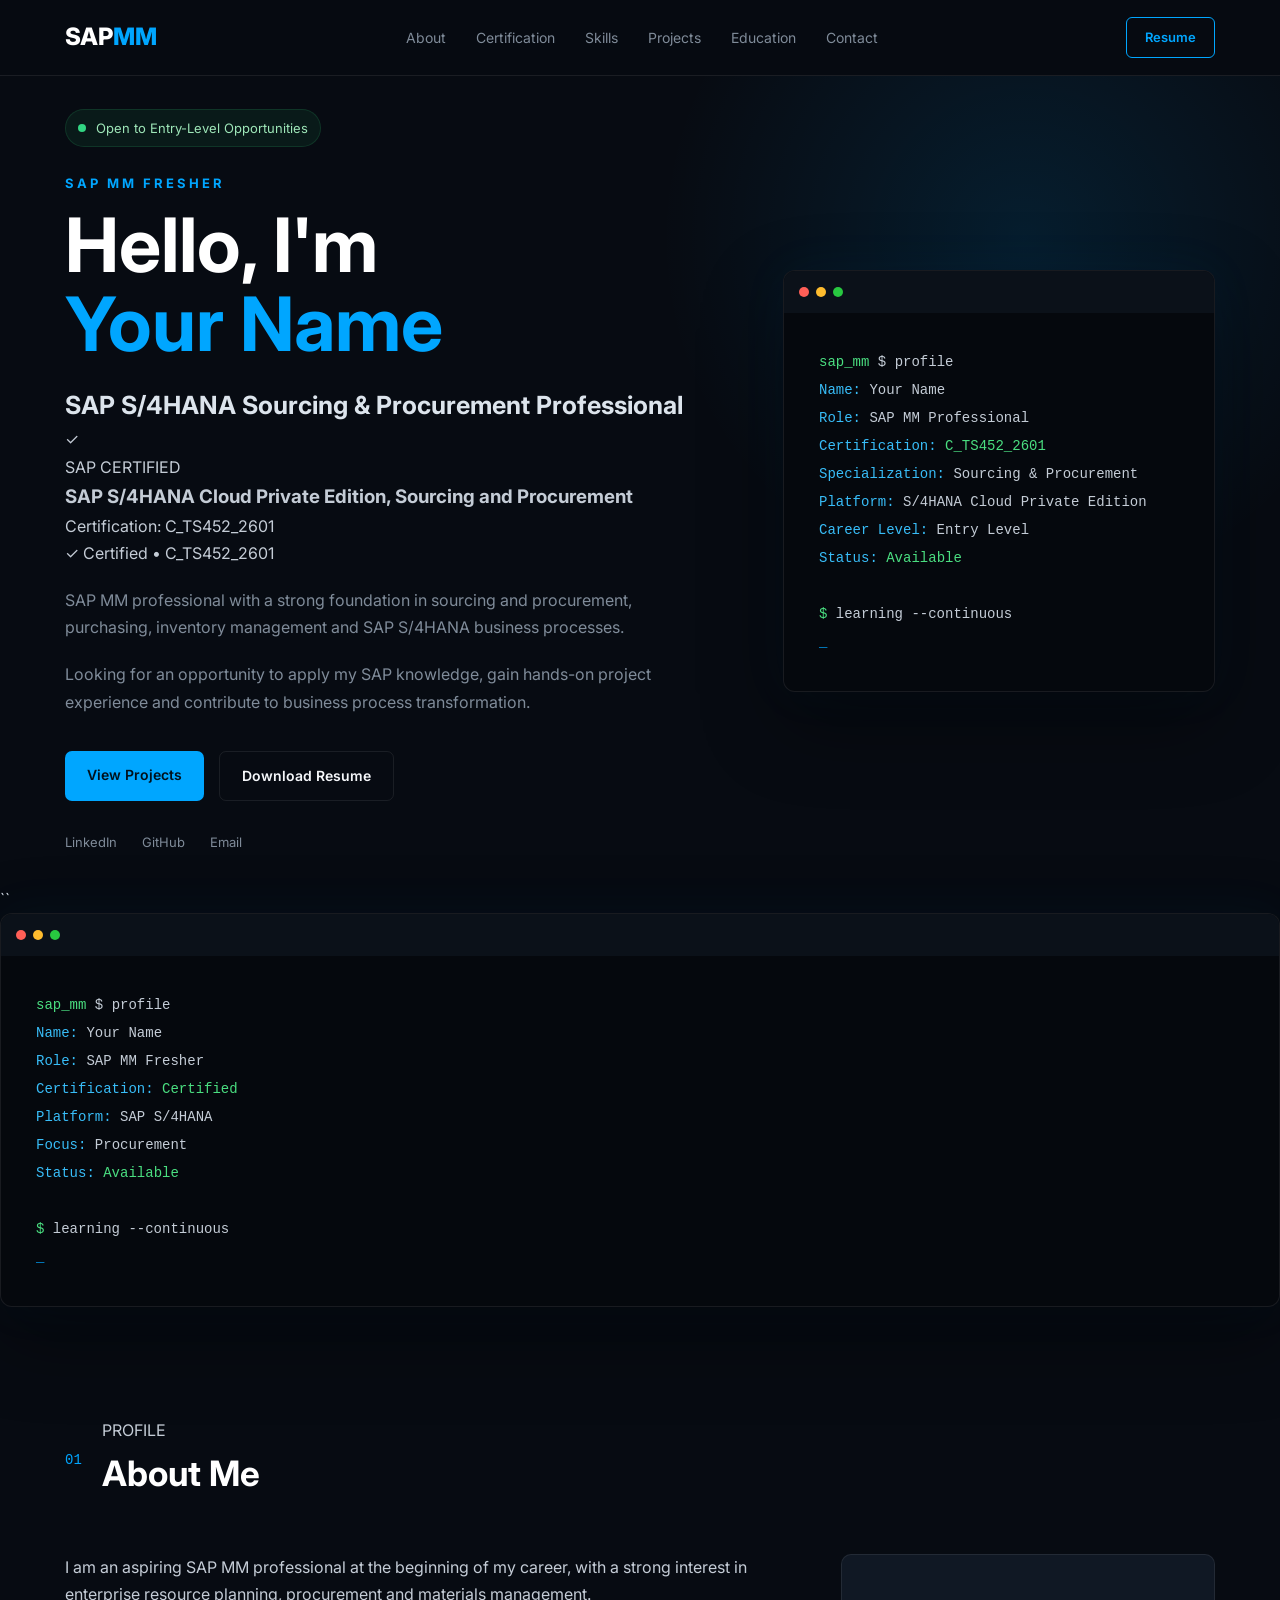
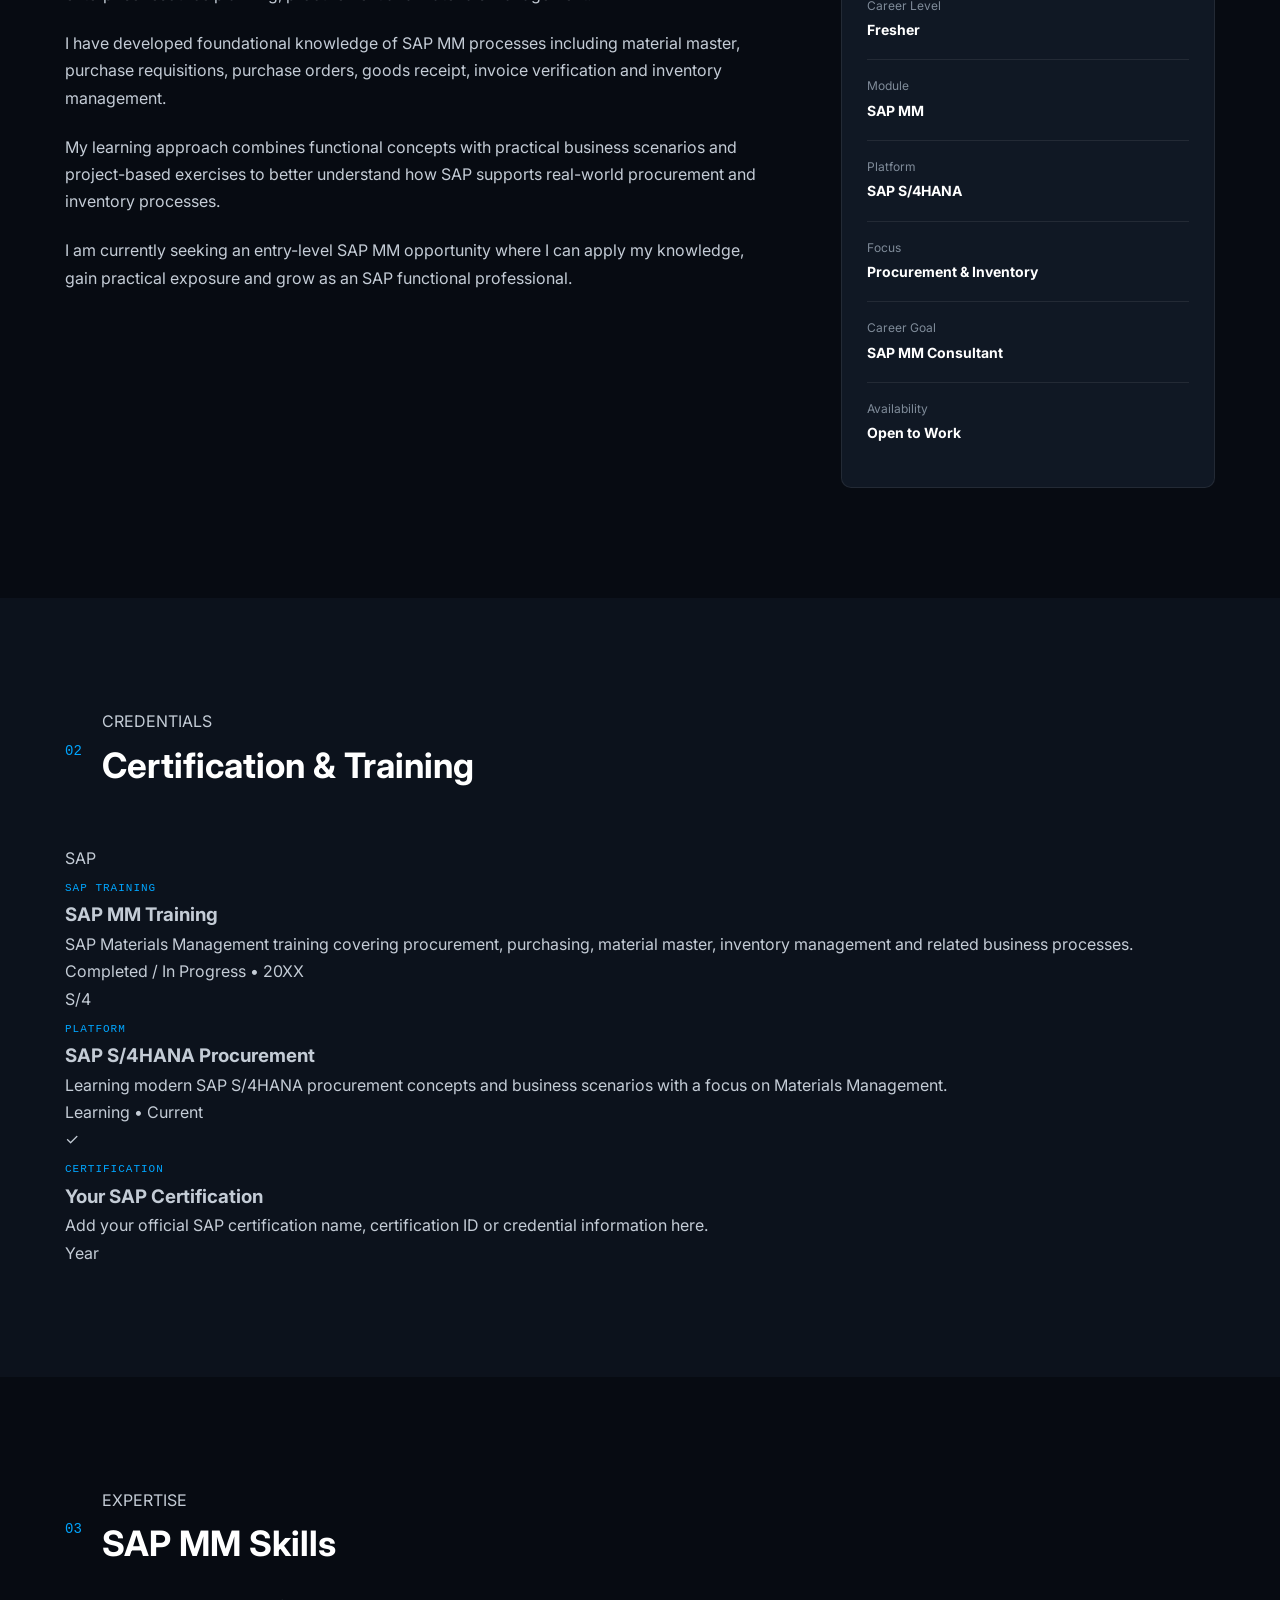
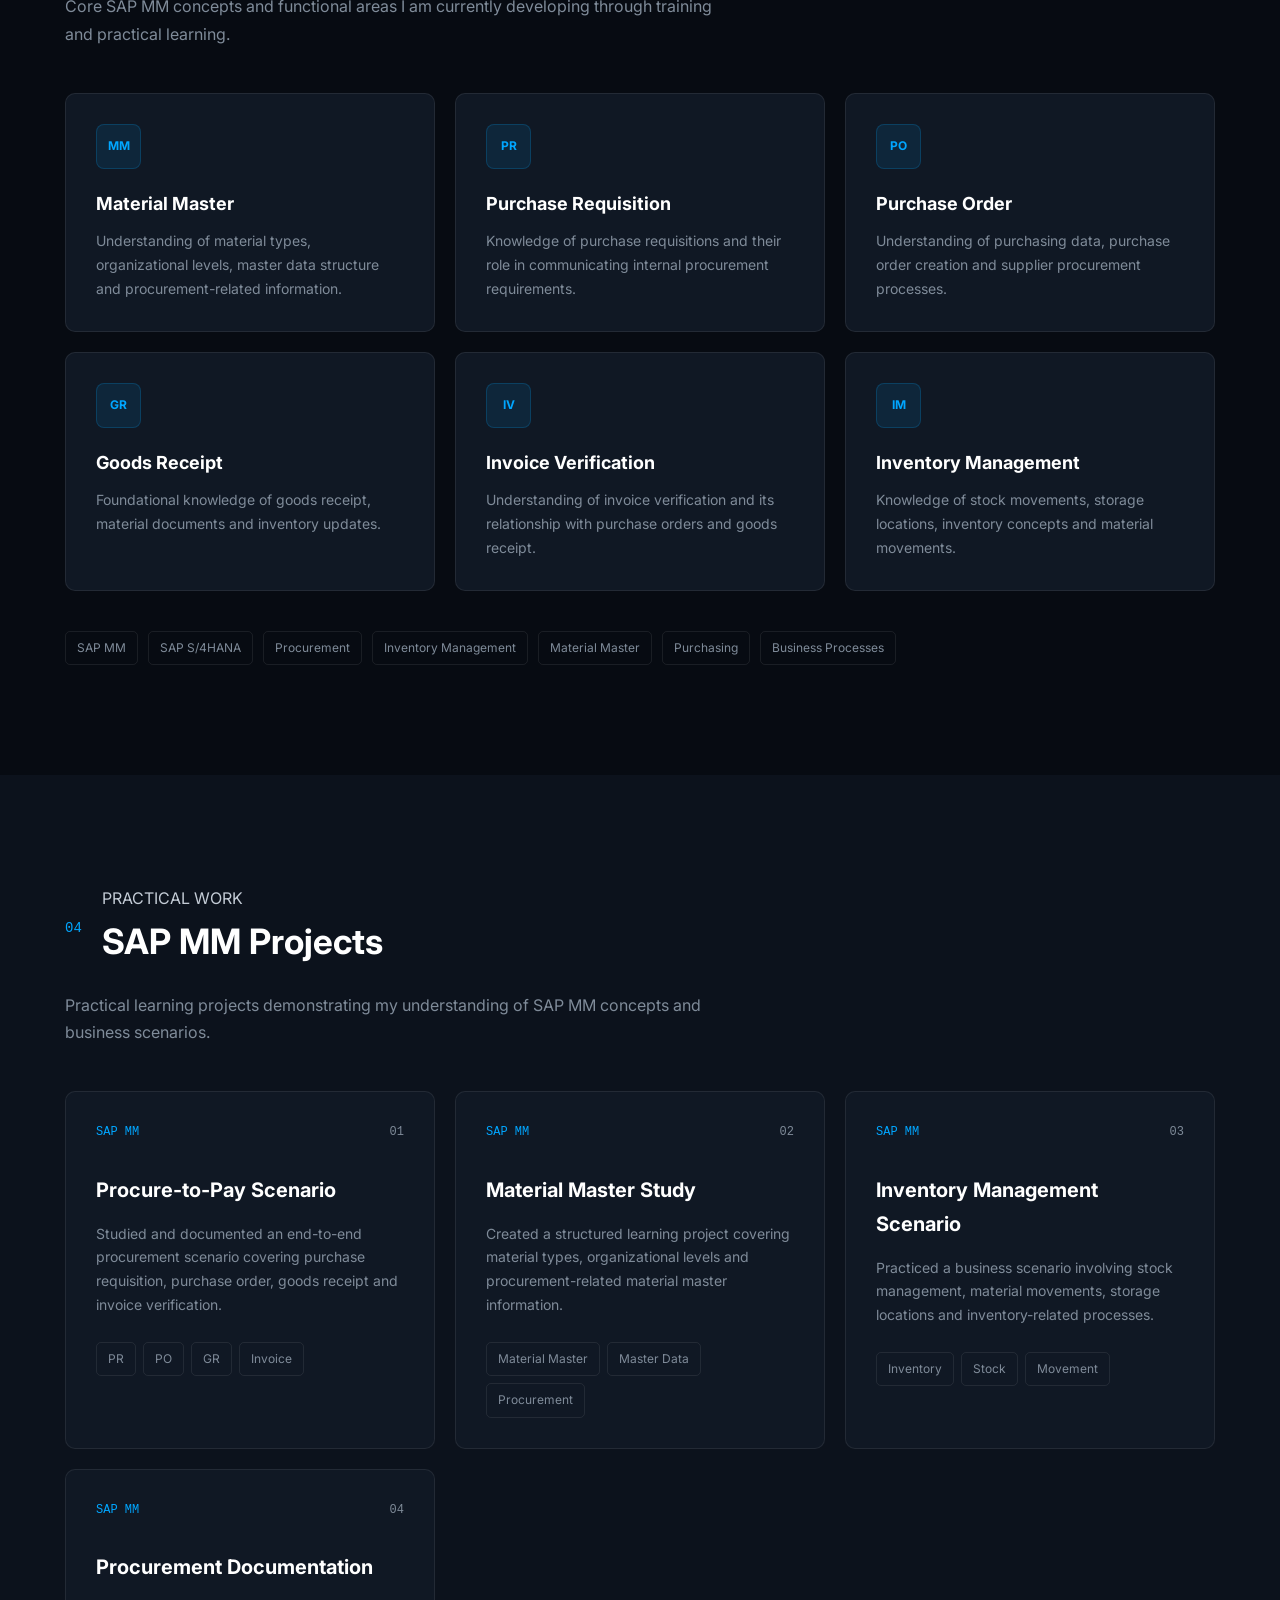
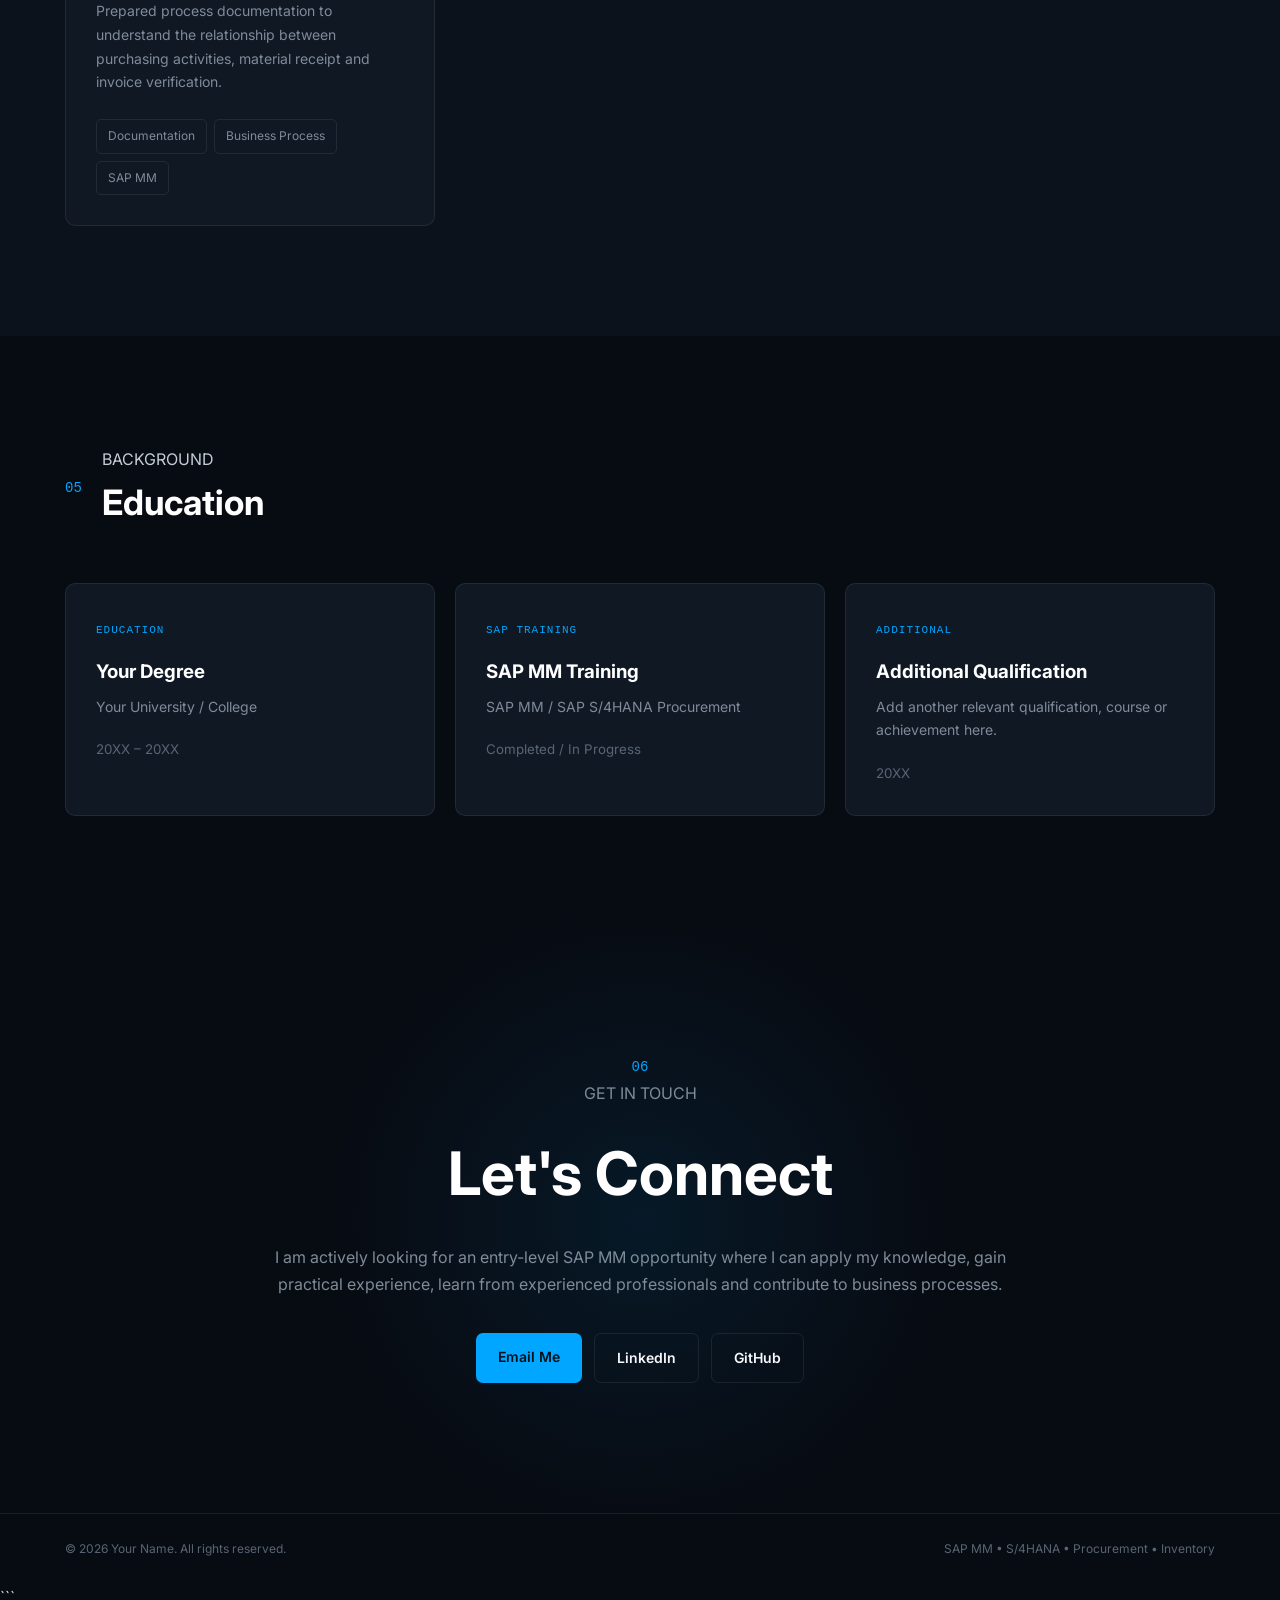
==== commit 8860302d: "Update index.html" ====
--- a/index.html
+++ b/index.html
@@ -1,49 +1,69 @@
 <!DOCTYPE html>
 <html lang="en">
+
+  
 <head>
     <meta charset="UTF-8">
     <meta name="viewport" content="width=device-width, initial-scale=1.0">
 
     <meta name="description"
-          content="SAP MM Fresher Portfolio - Entry-level SAP MM professional interested in procurement, inventory management and S/4HANA.">
+          content="SAP MM Fresher Portfolio - Aspiring SAP MM Consultant with knowledge of procurement, inventory management, material master and SAP S/4HANA.">
+
+    <meta name="keywords"
+          content="SAP MM Fresher, SAP MM Consultant, SAP S/4HANA, Procurement, Inventory Management, Material Master">
+
+    <meta name="author" content="Your Name">
 
     <title>Your Name | SAP MM Fresher</title>
 
     <link rel="stylesheet" href="style.css">
 
-    <!-- Google Font -->
     <link rel="preconnect" href="https://fonts.googleapis.com">
     <link rel="preconnect" href="https://fonts.gstatic.com" crossorigin>
-    <link href="https://fonts.googleapis.com/css2?family=Inter:wght@400;500;600;700;800&display=swap" rel="stylesheet">
+
+    <link href="https://fonts.googleapis.com/css2?family=Inter:wght@400;500;600;700;800&display=swap"
+          rel="stylesheet">
 </head>
 
+
 <body>
 
-<!-- NAVBAR -->
+<!-- ================= NAVBAR ================= -->
+
 <header class="navbar">
+
     <div class="container nav-container">
 
         <a href="#home" class="logo">
             SAP<span>MM</span>
         </a>
 
-        <nav>
+        <nav aria-label="Main Navigation">
             <a href="#about">About</a>
+            <a href="#certification">Certification</a>
             <a href="#skills">Skills</a>
             <a href="#projects">Projects</a>
-            <a href="#learning">Learning</a>
+            <a href="#education">Education</a>
             <a href="#contact">Contact</a>
         </nav>
 
-        <a href="resume.pdf" class="nav-btn" target="_blank">
+        <a href="resume.pdf"
+           class="nav-btn"
+           target="_blank"
+           rel="noopener">
             Resume
         </a>
 
     </div>
+
 </header>
 
 
-<!-- HERO -->
+<!-- ================= HERO ================= -->
+
+<main>
+<!-- ================= HERO ================= -->
+
 <section id="home" class="hero">
 
     <div class="container hero-container">
@@ -55,7 +75,9 @@
                 Open to Entry-Level Opportunities
             </div>
 
-            <p class="eyebrow">SAP MM FRESHER</p>
+            <p class="eyebrow">
+                SAP MM FRESHER
+            </p>
 
             <h1>
                 Hello, I'm
@@ -63,34 +85,94 @@
             </h1>
 
             <h2>
-                Aspiring SAP MM Consultant
+                SAP S/4HANA Sourcing & Procurement Professional
             </h2>
 
+
+            <!-- FEATURED SAP CERTIFICATION -->
+
+            <div class="featured-certification">
+
+                <div class="certification-badge">
+                    <span class="certification-check">✓</span>
+                </div>
+
+                <div class="certification-details">
+
+                    <span class="certification-label">
+                        SAP CERTIFIED
+                    </span>
+
+                    <h3>
+                        SAP S/4HANA Cloud Private Edition,
+                        Sourcing and Procurement
+                    </h3>
+
+                    <p>
+                        Certification: C_TS452_2601
+                    </p>
+
+                    <div class="certification-info">
+
+                        <span>
+                            ✓ Certified
+                        </span>
+
+                        <span>
+                            •
+                        </span>
+
+                        <span>
+                            C_TS452_2601
+                        </span>
+
+                    </div>
+
+                </div>
+
+            </div>
+
+
             <p class="hero-text">
-                A motivated SAP MM fresher with foundational knowledge of
-                procurement, inventory management, material master,
-                purchasing processes and SAP S/4HANA.
+                SAP MM professional with a strong foundation in
+                sourcing and procurement, purchasing, inventory
+                management and SAP S/4HANA business processes.
             </p>
 
+            <p class="hero-text">
+                Looking for an opportunity to apply my SAP knowledge,
+                gain hands-on project experience and contribute to
+                business process transformation.
+            </p>
+
+
             <div class="hero-buttons">
 
                 <a href="#projects" class="btn primary">
-                    View My Projects
+                    View Projects
                 </a>
 
-                <a href="resume.pdf" class="btn secondary" target="_blank">
+                <a href="resume.pdf"
+                   class="btn secondary"
+                   target="_blank"
+                   rel="noopener">
                     Download Resume
                 </a>
 
             </div>
 
+
             <div class="social-links">
 
-                <a href="https://www.linkedin.com/" target="_blank">
+                <a href="https://www.linkedin.com/"
+                   target="_blank"
+                   rel="noopener">
                     LinkedIn
                 </a>
 
-                <a href="https://github.com/" target="_blank">
+                <a href="https://github.com/"
+                   target="_blank"
+                   rel="noopener">
                     GitHub
                 </a>
 
@@ -102,6 +184,8 @@
 
         </div>
 
+
+        <!-- PROFILE CARD -->
 
         <div class="hero-card">
 
@@ -113,7 +197,83 @@
 
             <div class="terminal-content">
 
-                <p><span class="green">SAP_MM</span> $ profile</p>
+                <p>
+                    <span class="green">sap_mm</span> $ profile
+                </p>
+
+                <p>
+                    <span class="blue">Name:</span>
+                    Your Name
+                </p>
+
+                <p>
+                    <span class="blue">Role:</span>
+                    SAP MM Professional
+                </p>
+
+                <p>
+                    <span class="blue">Certification:</span>
+                    <span class="green">C_TS452_2601</span>
+                </p>
+
+                <p>
+                    <span class="blue">Specialization:</span>
+                    Sourcing & Procurement
+                </p>
+
+                <p>
+                    <span class="blue">Platform:</span>
+                    S/4HANA Cloud Private Edition
+                </p>
+
+                <p>
+                    <span class="blue">Career Level:</span>
+                    Entry Level
+                </p>
+
+                <p>
+                    <span class="blue">Status:</span>
+                    <span class="green">Available</span>
+                </p>
+
+                <br>
+
+                <p>
+                    <span class="green">$</span>
+                    learning --continuous
+                </p>
+
+                <p class="cursor">_</p>
+
+            </div>
+
+        </div>
+
+    </div>
+
+</section>
+``
+
+        <!-- PROFILE CARD -->
+
+        <div class="hero-card">
+
+            <div class="terminal-top">
+                <span></span>
+                <span></span>
+                <span></span>
+            </div>
+
+            <div class="terminal-content">
+
+                <p>
+                    <span class="green">sap_mm</span> $ profile
+                </p>
+
+                <p>
+                    <span class="blue">Name:</span>
+                    Your Name
+                </p>
 
                 <p>
                     <span class="blue">Role:</span>
@@ -121,18 +281,18 @@
                 </p>
 
                 <p>
+                    <span class="blue">Certification:</span>
+                    <span class="green">Certified</span>
+                </p>
+
+                <p>
+                    <span class="blue">Platform:</span>
+                    SAP S/4HANA
+                </p>
+
+                <p>
                     <span class="blue">Focus:</span>
-                    Procure-to-Pay
-                </p>
-
-                <p>
-                    <span class="blue">ERP:</span>
-                    SAP S/4HANA
-                </p>
-
-                <p>
-                    <span class="blue">Experience:</span>
-                    Fresher
+                    Procurement
                 </p>
 
                 <p>
@@ -158,15 +318,28 @@
 </section>
 
 
-<!-- ABOUT -->
+<!-- ================= ABOUT ================= -->
+
 <section id="about" class="section">
 
     <div class="container">
 
         <div class="section-heading">
+
             <p class="section-number">01</p>
-            <h2>About Me</h2>
-        </div>
+
+            <div>
+                <p class="section-label">
+                    PROFILE
+                </p>
+
+                <h2>
+                    About Me
+                </h2>
+            </div>
+
+        </div>
+
 
         <div class="about-grid">
 
@@ -174,22 +347,29 @@
 
                 <p>
                     I am an aspiring SAP MM professional at the beginning
-                    of my career, with a strong interest in procurement,
-                    inventory management and enterprise resource planning.
+                    of my career, with a strong interest in enterprise
+                    resource planning, procurement and materials management.
                 </p>
 
                 <p>
                     I have developed foundational knowledge of SAP MM
-                    processes including material master, supplier
-                    management, purchasing, goods receipt, invoice
-                    verification and inventory management.
-                </p>
-
-                <p>
-                    As a fresher, I am focused on building strong
-                    functional knowledge and gaining practical exposure
-                    through SAP MM projects, business scenarios and
-                    continuous learning.
+                    processes including material master, purchase
+                    requisitions, purchase orders, goods receipt,
+                    invoice verification and inventory management.
+                </p>
+
+                <p>
+                    My learning approach combines functional concepts
+                    with practical business scenarios and project-based
+                    exercises to better understand how SAP supports
+                    real-world procurement and inventory processes.
+                </p>
+
+                <p>
+                    I am currently seeking an entry-level SAP MM
+                    opportunity where I can apply my knowledge,
+                    gain practical exposure and grow as an SAP
+                    functional professional.
                 </p>
 
             </div>
@@ -203,23 +383,28 @@
                 </div>
 
                 <div class="info-item">
-                    <span>Domain</span>
+                    <span>Module</span>
                     <strong>SAP MM</strong>
                 </div>
 
                 <div class="info-item">
-                    <span>ERP Platform</span>
+                    <span>Platform</span>
                     <strong>SAP S/4HANA</strong>
                 </div>
 
                 <div class="info-item">
-                    <span>Specialization</span>
+                    <span>Focus</span>
                     <strong>Procurement & Inventory</strong>
                 </div>
 
                 <div class="info-item">
-                    <span>Looking For</span>
-                    <strong>Entry-Level SAP MM Role</strong>
+                    <span>Career Goal</span>
+                    <strong>SAP MM Consultant</strong>
+                </div>
+
+                <div class="info-item">
+                    <span>Availability</span>
+                    <strong>Open to Work</strong>
                 </div>
 
             </div>
@@ -231,29 +416,181 @@
 </section>
 
 
-<!-- SKILLS -->
-<section id="skills" class="section dark-section">
+<!-- ================= CERTIFICATION ================= -->
+
+<section id="certification" class="section dark-section">
 
     <div class="container">
 
         <div class="section-heading">
+
             <p class="section-number">02</p>
-            <h2>SAP MM Skills</h2>
-        </div>
+
+            <div>
+                <p class="section-label">
+                    CREDENTIALS
+                </p>
+
+                <h2>
+                    Certification & Training
+                </h2>
+            </div>
+
+        </div>
+
+
+        <div class="certification-grid">
+
+
+            <div class="certification-card">
+
+                <div class="certification-icon">
+                    SAP
+                </div>
+
+                <div class="certification-content">
+
+                    <span class="card-label">
+                        SAP TRAINING
+                    </span>
+
+                    <h3>
+                        SAP MM Training
+                    </h3>
+
+                    <p>
+                        SAP Materials Management training covering
+                        procurement, purchasing, material master,
+                        inventory management and related business
+                        processes.
+                    </p>
+
+                    <div class="certification-meta">
+                        <span>Completed / In Progress</span>
+                        <span>•</span>
+                        <span>20XX</span>
+                    </div>
+
+                </div>
+
+            </div>
+
+
+            <div class="certification-card">
+
+                <div class="certification-icon">
+                    S/4
+                </div>
+
+                <div class="certification-content">
+
+                    <span class="card-label">
+                        PLATFORM
+                    </span>
+
+                    <h3>
+                        SAP S/4HANA Procurement
+                    </h3>
+
+                    <p>
+                        Learning modern SAP S/4HANA procurement
+                        concepts and business scenarios with a focus
+                        on Materials Management.
+                    </p>
+
+                    <div class="certification-meta">
+                        <span>Learning</span>
+                        <span>•</span>
+                        <span>Current</span>
+                    </div>
+
+                </div>
+
+            </div>
+
+
+            <div class="certification-card">
+
+                <div class="certification-icon">
+                    ✓
+                </div>
+
+                <div class="certification-content">
+
+                    <span class="card-label">
+                        CERTIFICATION
+                    </span>
+
+                    <h3>
+                        Your SAP Certification
+                    </h3>
+
+                    <p>
+                        Add your official SAP certification name,
+                        certification ID or credential information here.
+                    </p>
+
+                    <div class="certification-meta">
+                        <span>Year</span>
+                    </div>
+
+                </div>
+
+            </div>
+
+        </div>
+
+    </div>
+
+</section>
+
+
+<!-- ================= SKILLS ================= -->
+
+<section id="skills" class="section">
+
+    <div class="container">
+
+        <div class="section-heading">
+
+            <p class="section-number">03</p>
+
+            <div>
+                <p class="section-label">
+                    EXPERTISE
+                </p>
+
+                <h2>
+                    SAP MM Skills
+                </h2>
+            </div>
+
+        </div>
+
+
+        <p class="section-intro">
+            Core SAP MM concepts and functional areas I am currently
+            developing through training and practical learning.
+        </p>
 
 
         <div class="skills-grid">
 
+
             <div class="skill-card">
 
-                <div class="skill-icon">MM</div>
-
-                <h3>Material Master</h3>
-
-                <p>
-                    Understanding of material master structure,
-                    material types, organizational levels and
-                    procurement-related data.
+                <div class="skill-icon">
+                    MM
+                </div>
+
+                <h3>
+                    Material Master
+                </h3>
+
+                <p>
+                    Understanding of material types, organizational
+                    levels, master data structure and procurement-related
+                    information.
                 </p>
 
             </div>
@@ -261,13 +598,17 @@
 
             <div class="skill-card">
 
-                <div class="skill-icon">PR</div>
-
-                <h3>Purchase Requisition</h3>
-
-                <p>
-                    Understanding the purpose and process of creating
-                    purchase requisitions for procurement requirements.
+                <div class="skill-icon">
+                    PR
+                </div>
+
+                <h3>
+                    Purchase Requisition
+                </h3>
+
+                <p>
+                    Knowledge of purchase requisitions and their role
+                    in communicating internal procurement requirements.
                 </p>
 
             </div>
@@ -275,13 +616,17 @@
 
             <div class="skill-card">
 
-                <div class="skill-icon">PO</div>
-
-                <h3>Purchase Order</h3>
-
-                <p>
-                    Knowledge of purchase order creation, purchasing
-                    data, conditions and procurement process flow.
+                <div class="skill-icon">
+                    PO
+                </div>
+
+                <h3>
+                    Purchase Order
+                </h3>
+
+                <p>
+                    Understanding of purchasing data, purchase order
+                    creation and supplier procurement processes.
                 </p>
 
             </div>
@@ -289,13 +634,17 @@
 
             <div class="skill-card">
 
-                <div class="skill-icon">GR</div>
-
-                <h3>Goods Receipt</h3>
-
-                <p>
-                    Understanding of goods receipt processes,
-                    inventory updates and material document concepts.
+                <div class="skill-icon">
+                    GR
+                </div>
+
+                <h3>
+                    Goods Receipt
+                </h3>
+
+                <p>
+                    Foundational knowledge of goods receipt,
+                    material documents and inventory updates.
                 </p>
 
             </div>
@@ -303,14 +652,17 @@
 
             <div class="skill-card">
 
-                <div class="skill-icon">IV</div>
-
-                <h3>Invoice Verification</h3>
-
-                <p>
-                    Foundational knowledge of invoice verification
-                    and the relationship between purchasing,
-                    goods receipt and invoices.
+                <div class="skill-icon">
+                    IV
+                </div>
+
+                <h3>
+                    Invoice Verification
+                </h3>
+
+                <p>
+                    Understanding of invoice verification and its
+                    relationship with purchase orders and goods receipt.
                 </p>
 
             </div>
@@ -318,13 +670,17 @@
 
             <div class="skill-card">
 
-                <div class="skill-icon">IM</div>
-
-                <h3>Inventory Management</h3>
-
-                <p>
-                    Knowledge of stock movements, inventory concepts,
-                    storage locations and material movements.
+                <div class="skill-icon">
+                    IM
+                </div>
+
+                <h3>
+                    Inventory Management
+                </h3>
+
+                <p>
+                    Knowledge of stock movements, storage locations,
+                    inventory concepts and material movements.
                 </p>
 
             </div>
@@ -339,7 +695,8 @@
             <span>Procurement</span>
             <span>Inventory Management</span>
             <span>Material Master</span>
-            <span>Business Process</span>
+            <span>Purchasing</span>
+            <span>Business Processes</span>
 
         </div>
 
@@ -348,118 +705,55 @@
 </section>
 
 
-<!-- PROCUREMENT PROCESS -->
-<section class="section">
+<!-- ================= PROJECTS ================= -->
+
+<section id="projects" class="section dark-section">
 
     <div class="container">
 
         <div class="section-heading">
-            <p class="section-number">03</p>
-            <h2>Procure-to-Pay Process</h2>
-        </div>
+
+            <p class="section-number">04</p>
+
+            <div>
+                <p class="section-label">
+                    PRACTICAL WORK
+                </p>
+
+                <h2>
+                    SAP MM Projects
+                </h2>
+            </div>
+
+        </div>
+
 
         <p class="section-intro">
-            One of the key business processes I have studied as part
-            of my SAP MM learning journey.
+            Practical learning projects demonstrating my understanding
+            of SAP MM concepts and business scenarios.
         </p>
 
 
-        <div class="process">
-
-            <div class="process-step">
-                <div class="step-number">01</div>
-                <h3>Requirement</h3>
-                <p>
-                    Business identifies a requirement for a material
-                    or service.
-                </p>
-            </div>
-
-
-            <div class="process-line"></div>
-
-
-            <div class="process-step">
-                <div class="step-number">02</div>
-                <h3>Purchase Requisition</h3>
-                <p>
-                    Procurement requirement is represented through
-                    a purchase requisition.
-                </p>
-            </div>
-
-
-            <div class="process-line"></div>
-
-
-            <div class="process-step">
-                <div class="step-number">03</div>
-                <h3>Purchase Order</h3>
-                <p>
-                    Purchase order is created and sent to the supplier.
-                </p>
-            </div>
-
-
-            <div class="process-line"></div>
-
-
-            <div class="process-step">
-                <div class="step-number">04</div>
-                <h3>Goods Receipt</h3>
-                <p>
-                    Ordered materials are received and inventory
-                    is updated.
-                </p>
-            </div>
-
-
-            <div class="process-line"></div>
-
-
-            <div class="process-step">
-                <div class="step-number">05</div>
-                <h3>Invoice</h3>
-                <p>
-                    Supplier invoice is verified against procurement
-                    documents.
-                </p>
-            </div>
-
-        </div>
-
-    </div>
-
-</section>
-
-
-<!-- PROJECTS -->
-<section id="projects" class="section dark-section">
-
-    <div class="container">
-
-        <div class="section-heading">
-            <p class="section-number">04</p>
-            <h2>Practical Projects</h2>
-        </div>
-
-        <p class="section-intro">
-            These projects represent my SAP MM learning and practical
-            business-process understanding.
-        </p>
-
-
         <div class="projects-grid">
 
 
             <article class="project-card">
 
                 <div class="project-top">
-                    <span class="project-label">SAP MM</span>
-                    <span>01</span>
-                </div>
-
-                <h3>Procure-to-Pay Process</h3>
+
+                    <span class="project-label">
+                        SAP MM
+                    </span>
+
+                    <span>
+                        01
+                    </span>
+
+                </div>
+
+                <h3>
+                    Procure-to-Pay Scenario
+                </h3>
 
                 <p>
                     Studied and documented an end-to-end procurement
@@ -480,21 +774,30 @@
             <article class="project-card">
 
                 <div class="project-top">
-                    <span class="project-label">SAP MM</span>
-                    <span>02</span>
-                </div>
-
-                <h3>Material Master Study</h3>
-
-                <p>
-                    Created a learning project to understand material
-                    master data, organizational levels, material types
-                    and procurement-related views.
+
+                    <span class="project-label">
+                        SAP MM
+                    </span>
+
+                    <span>
+                        02
+                    </span>
+
+                </div>
+
+                <h3>
+                    Material Master Study
+                </h3>
+
+                <p>
+                    Created a structured learning project covering
+                    material types, organizational levels and
+                    procurement-related material master information.
                 </p>
 
                 <div class="project-tags">
                     <span>Material Master</span>
-                    <span>Data</span>
+                    <span>Master Data</span>
                     <span>Procurement</span>
                 </div>
 
@@ -504,16 +807,25 @@
             <article class="project-card">
 
                 <div class="project-top">
-                    <span class="project-label">SAP MM</span>
-                    <span>03</span>
-                </div>
-
-                <h3>Inventory Management Scenario</h3>
-
-                <p>
-                    Practiced a business scenario involving material
-                    movements, stock management and inventory-related
-                    processes.
+
+                    <span class="project-label">
+                        SAP MM
+                    </span>
+
+                    <span>
+                        03
+                    </span>
+
+                </div>
+
+                <h3>
+                    Inventory Management Scenario
+                </h3>
+
+                <p>
+                    Practiced a business scenario involving stock
+                    management, material movements, storage locations
+                    and inventory-related processes.
                 </p>
 
                 <div class="project-tags">
@@ -525,6 +837,38 @@
             </article>
 
 
+            <article class="project-card">
+
+                <div class="project-top">
+
+                    <span class="project-label">
+                        SAP MM
+                    </span>
+
+                    <span>
+                        04
+                    </span>
+
+                </div>
+
+                <h3>
+                    Procurement Documentation
+                </h3>
+
+                <p>
+                    Prepared process documentation to understand the
+                    relationship between purchasing activities,
+                    material receipt and invoice verification.
+                </p>
+
+                <div class="project-tags">
+                    <span>Documentation</span>
+                    <span>Business Process</span>
+                    <span>SAP MM</span>
+                </div>
+
+            </article>
+
         </div>
 
     </div>
@@ -532,123 +876,41 @@
 </section>
 
 
-<!-- LEARNING -->
-<section id="learning" class="section">
+<!-- ================= EDUCATION ================= -->
+
+<section id="education" class="section">
 
     <div class="container">
 
         <div class="section-heading">
+
             <p class="section-number">05</p>
-            <h2>Learning Journey</h2>
-        </div>
-
-
-        <div class="timeline">
-
-            <div class="timeline-item">
-
-                <div class="timeline-dot"></div>
-
-                <div class="timeline-content">
-
-                    <span>Foundation</span>
-
-                    <h3>SAP ERP Fundamentals</h3>
-
-                    <p>
-                        Learned the fundamentals of ERP systems,
-                        SAP architecture and business processes.
-                    </p>
-
-                </div>
-
-            </div>
-
-
-            <div class="timeline-item">
-
-                <div class="timeline-dot"></div>
-
-                <div class="timeline-content">
-
-                    <span>SAP MM</span>
-
-                    <h3>Materials Management</h3>
-
-                    <p>
-                        Studied purchasing, material master,
-                        inventory management and procurement processes.
-                    </p>
-
-                </div>
-
-            </div>
-
-
-            <div class="timeline-item">
-
-                <div class="timeline-dot"></div>
-
-                <div class="timeline-content">
-
-                    <span>S/4HANA</span>
-
-                    <h3>SAP S/4HANA Procurement</h3>
-
-                    <p>
-                        Building knowledge of modern SAP procurement
-                        processes and business scenarios.
-                    </p>
-
-                </div>
-
-            </div>
-
-
-            <div class="timeline-item">
-
-                <div class="timeline-dot"></div>
-
-                <div class="timeline-content">
-
-                    <span>Current</span>
-
-                    <h3>Continuous Learning</h3>
-
-                    <p>
-                        Practicing SAP MM concepts through projects,
-                        documentation and real-world business scenarios.
-                    </p>
-
-                </div>
-
-            </div>
-
-        </div>
-
-    </div>
-
-</section>
-
-
-<!-- EDUCATION -->
-<section class="section dark-section">
-
-    <div class="container">
-
-        <div class="section-heading">
-            <p class="section-number">06</p>
-            <h2>Education & Certifications</h2>
+
+            <div>
+                <p class="section-label">
+                    BACKGROUND
+                </p>
+
+                <h2>
+                    Education
+                </h2>
+            </div>
+
         </div>
 
 
         <div class="education-grid">
 
+
             <div class="education-card">
 
-                <span class="card-label">EDUCATION</span>
-
-                <h3>Your Degree</h3>
+                <span class="card-label">
+                    EDUCATION
+                </span>
+
+                <h3>
+                    Your Degree
+                </h3>
 
                 <p>
                     Your University / College
@@ -663,9 +925,13 @@
 
             <div class="education-card">
 
-                <span class="card-label">TRAINING</span>
-
-                <h3>SAP MM Training</h3>
+                <span class="card-label">
+                    SAP TRAINING
+                </span>
+
+                <h3>
+                    SAP MM Training
+                </h3>
 
                 <p>
                     SAP MM / SAP S/4HANA Procurement
@@ -680,16 +946,21 @@
 
             <div class="education-card">
 
-                <span class="card-label">CERTIFICATION</span>
-
-                <h3>Your Certification</h3>
-
-                <p>
-                    Add your SAP certification here.
+                <span class="card-label">
+                    ADDITIONAL
+                </span>
+
+                <h3>
+                    Additional Qualification
+                </h3>
+
+                <p>
+                    Add another relevant qualification,
+                    course or achievement here.
                 </p>
 
                 <small>
-                    Year
+                    20XX
                 </small>
 
             </div>
@@ -701,35 +972,50 @@
 </section>
 
 
-<!-- CONTACT -->
+<!-- ================= CONTACT ================= -->
+
 <section id="contact" class="contact-section">
 
     <div class="container contact-container">
 
-        <p class="section-number">07</p>
+        <p class="section-number">
+            06
+        </p>
+
+        <p class="section-label">
+            GET IN TOUCH
+        </p>
 
         <h2>
             Let's Connect
         </h2>
 
         <p>
-            I am actively looking for an entry-level opportunity where
-            I can apply my SAP MM knowledge, learn from experienced
-            professionals and contribute to business processes.
+            I am actively looking for an entry-level SAP MM opportunity
+            where I can apply my knowledge, gain practical experience,
+            learn from experienced professionals and contribute to
+            business processes.
         </p>
 
 
         <div class="contact-buttons">
 
-            <a href="mailto:your.email@example.com" class="btn primary">
+            <a href="mailto:your.email@example.com"
+               class="btn primary">
                 Email Me
             </a>
 
-            <a href="https://www.linkedin.com/" target="_blank" class="btn secondary">
+            <a href="https://www.linkedin.com/"
+               target="_blank"
+               rel="noopener"
+               class="btn secondary">
                 LinkedIn
             </a>
 
-            <a href="https://github.com/" target="_blank" class="btn secondary">
+            <a href="https://github.com/"
+               target="_blank"
+               rel="noopener"
+               class="btn secondary">
                 GitHub
             </a>
 
@@ -739,18 +1025,21 @@
 
 </section>
 
-
-<!-- FOOTER -->
+</main>
+
+
+<!-- ================= FOOTER ================= -->
+
 <footer>
 
     <div class="container footer-container">
 
         <p>
-            © 2026 Your Name. Built with HTML & CSS.
+            © 2026 Your Name. All rights reserved.
         </p>
 
         <p>
-            SAP MM • S/4HANA • Procurement
+            SAP MM • S/4HANA • Procurement • Inventory
         </p>
 
     </div>
@@ -762,3 +1051,4 @@
 
 </body>
 </html>
+```
--- a/style.css
+++ b/style.css
@@ -0,0 +1,917 @@
+:root {
+    --bg: #070b12;
+    --bg-light: #0c121c;
+    --card: #101824;
+    --card-hover: #141f2d;
+
+    --blue: #00a6ff;
+    --blue-dark: #0077b6;
+    --cyan: #22d3ee;
+
+    --white: #f5f7fa;
+    --text: #c4ccd6;
+    --muted: #7f8b99;
+
+    --border: rgba(255,255,255,0.08);
+
+    --max-width: 1150px;
+}
+
+
+/* RESET */
+
+* {
+    margin: 0;
+    padding: 0;
+    box-sizing: border-box;
+}
+
+html {
+    scroll-behavior: smooth;
+}
+
+body {
+    font-family: "Inter", sans-serif;
+    background: var(--bg);
+    color: var(--text);
+    line-height: 1.7;
+}
+
+a {
+    text-decoration: none;
+    color: inherit;
+}
+
+.container {
+    width: min(90%, var(--max-width));
+    margin: auto;
+}
+
+
+/* NAVBAR */
+
+.navbar {
+    position: sticky;
+    top: 0;
+    z-index: 1000;
+
+    background: rgba(7, 11, 18, 0.88);
+    backdrop-filter: blur(15px);
+
+    border-bottom: 1px solid var(--border);
+}
+
+.nav-container {
+    height: 75px;
+
+    display: flex;
+    align-items: center;
+    justify-content: space-between;
+}
+
+.logo {
+    font-size: 24px;
+    font-weight: 800;
+    color: white;
+}
+
+.logo span {
+    color: var(--blue);
+}
+
+nav {
+    display: flex;
+    gap: 30px;
+}
+
+nav a {
+    color: var(--muted);
+    font-size: 14px;
+    transition: 0.3s;
+}
+
+nav a:hover {
+    color: var(--blue);
+}
+
+.nav-btn {
+    border: 1px solid var(--blue);
+    color: var(--blue);
+
+    padding: 8px 18px;
+    border-radius: 6px;
+
+    font-size: 13px;
+    font-weight: 600;
+
+    transition: 0.3s;
+}
+
+.nav-btn:hover {
+    background: var(--blue);
+    color: #00111c;
+}
+
+
+/* HERO */
+
+.hero {
+    min-height: 90vh;
+
+    display: flex;
+    align-items: center;
+
+    background:
+        radial-gradient(
+            circle at 80% 20%,
+            rgba(0,166,255,0.12),
+            transparent 30%
+        );
+}
+
+.hero-container {
+    display: grid;
+    grid-template-columns: 1.2fr 0.8fr;
+    gap: 70px;
+
+    align-items: center;
+}
+
+.availability {
+    display: inline-flex;
+    align-items: center;
+    gap: 10px;
+
+    color: #9ee6b8;
+
+    font-size: 13px;
+
+    background: rgba(46, 204, 113, 0.08);
+
+    padding: 7px 12px;
+
+    border-radius: 30px;
+
+    border: 1px solid rgba(46,204,113,0.15);
+
+    margin-bottom: 25px;
+}
+
+.availability span {
+    width: 8px;
+    height: 8px;
+
+    background: #32d583;
+
+    border-radius: 50%;
+}
+
+.eyebrow {
+    color: var(--blue);
+
+    font-size: 13px;
+    font-weight: 700;
+
+    letter-spacing: 3px;
+
+    margin-bottom: 12px;
+}
+
+.hero h1 {
+    font-size: clamp(45px, 7vw, 75px);
+    line-height: 1.05;
+
+    color: white;
+}
+
+.hero h1 span {
+    display: block;
+    color: var(--blue);
+}
+
+.hero h2 {
+    margin-top: 20px;
+
+    font-size: 25px;
+
+    color: #dce4ec;
+}
+
+.hero-text {
+    max-width: 650px;
+
+    color: var(--muted);
+
+    margin-top: 20px;
+
+    font-size: 16px;
+}
+
+.hero-buttons {
+    display: flex;
+    gap: 15px;
+
+    margin-top: 35px;
+}
+
+.btn {
+    display: inline-block;
+
+    padding: 12px 22px;
+
+    border-radius: 7px;
+
+    font-size: 14px;
+    font-weight: 600;
+
+    transition: 0.3s;
+}
+
+.btn.primary {
+    background: var(--blue);
+    color: #00111c;
+}
+
+.btn.primary:hover {
+    transform: translateY(-2px);
+    box-shadow: 0 10px 30px rgba(0,166,255,0.25);
+}
+
+.btn.secondary {
+    border: 1px solid var(--border);
+    color: var(--white);
+}
+
+.btn.secondary:hover {
+    border-color: var(--blue);
+    color: var(--blue);
+}
+
+.social-links {
+    display: flex;
+    gap: 25px;
+
+    margin-top: 30px;
+}
+
+.social-links a {
+    color: var(--muted);
+    font-size: 13px;
+}
+
+.social-links a:hover {
+    color: var(--blue);
+}
+
+
+/* TERMINAL */
+
+.hero-card {
+    background: #05080d;
+
+    border: 1px solid var(--border);
+
+    border-radius: 12px;
+
+    overflow: hidden;
+
+    box-shadow:
+        0 30px 80px rgba(0,0,0,0.4),
+        0 0 50px rgba(0,166,255,0.05);
+}
+
+.terminal-top {
+    height: 42px;
+
+    background: #0b1119;
+
+    display: flex;
+    align-items: center;
+
+    gap: 7px;
+
+    padding: 0 15px;
+}
+
+.terminal-top span {
+    width: 10px;
+    height: 10px;
+
+    border-radius: 50%;
+
+    background: #374151;
+}
+
+.terminal-top span:nth-child(1) {
+    background: #ff5f57;
+}
+
+.terminal-top span:nth-child(2) {
+    background: #febc2e;
+}
+
+.terminal-top span:nth-child(3) {
+    background: #28c840;
+}
+
+.terminal-content {
+    padding: 35px;
+
+    font-family: monospace;
+
+    font-size: 14px;
+
+    line-height: 2;
+}
+
+.green {
+    color: #4ade80;
+}
+
+.blue {
+    color: #38bdf8;
+}
+
+.cursor {
+    color: var(--blue);
+}
+
+
+/* SECTIONS */
+
+.section {
+    padding: 110px 0;
+}
+
+.dark-section {
+    background: var(--bg-light);
+}
+
+.section-heading {
+    display: flex;
+    align-items: center;
+    gap: 20px;
+
+    margin-bottom: 50px;
+}
+
+.section-number {
+    color: var(--blue);
+
+    font-family: monospace;
+
+    font-size: 14px;
+}
+
+.section-heading h2 {
+    color: white;
+
+    font-size: 35px;
+}
+
+.section-intro {
+    color: var(--muted);
+
+    max-width: 650px;
+
+    margin-top: -30px;
+
+    margin-bottom: 45px;
+}
+
+
+/* ABOUT */
+
+.about-grid {
+    display: grid;
+
+    grid-template-columns: 1.3fr 0.7fr;
+
+    gap: 80px;
+}
+
+.about-text p {
+    color: var(--text);
+
+    margin-bottom: 22px;
+
+    font-size: 16px;
+}
+
+.about-box {
+    border: 1px solid var(--border);
+
+    border-radius: 10px;
+
+    padding: 25px;
+
+    background: var(--card);
+}
+
+.info-item {
+    padding: 16px 0;
+
+    border-bottom: 1px solid var(--border);
+}
+
+.info-item:last-child {
+    border-bottom: none;
+}
+
+.info-item span {
+    display: block;
+
+    color: var(--muted);
+
+    font-size: 12px;
+}
+
+.info-item strong {
+    color: white;
+
+    font-size: 14px;
+}
+
+
+/* SKILLS */
+
+.skills-grid {
+    display: grid;
+
+    grid-template-columns: repeat(3, 1fr);
+
+    gap: 20px;
+}
+
+.skill-card {
+    background: var(--card);
+
+    border: 1px solid var(--border);
+
+    padding: 30px;
+
+    border-radius: 10px;
+
+    transition: 0.3s;
+}
+
+.skill-card:hover {
+    transform: translateY(-5px);
+
+    border-color: rgba(0,166,255,0.4);
+
+    background: var(--card-hover);
+}
+
+.skill-icon {
+    width: 45px;
+    height: 45px;
+
+    display: grid;
+    place-items: center;
+
+    background: rgba(0,166,255,0.1);
+
+    color: var(--blue);
+
+    border: 1px solid rgba(0,166,255,0.2);
+
+    border-radius: 8px;
+
+    font-size: 12px;
+    font-weight: 700;
+
+    margin-bottom: 20px;
+}
+
+.skill-card h3 {
+    color: white;
+
+    font-size: 18px;
+
+    margin-bottom: 10px;
+}
+
+.skill-card p {
+    color: var(--muted);
+
+    font-size: 14px;
+}
+
+.tech-stack {
+    display: flex;
+
+    flex-wrap: wrap;
+
+    gap: 10px;
+
+    margin-top: 40px;
+}
+
+.tech-stack span,
+.project-tags span {
+    padding: 6px 11px;
+
+    border: 1px solid var(--border);
+
+    border-radius: 5px;
+
+    color: var(--muted);
+
+    font-size: 12px;
+}
+
+
+/* PROCESS */
+
+.process {
+    display: flex;
+
+    align-items: stretch;
+
+    gap: 10px;
+}
+
+.process-step {
+    flex: 1;
+
+    background: var(--card);
+
+    border: 1px solid var(--border);
+
+    padding: 25px;
+
+    border-radius: 9px;
+}
+
+.step-number {
+    color: var(--blue);
+
+    font-family: monospace;
+
+    font-size: 13px;
+
+    margin-bottom: 20px;
+}
+
+.process-step h3 {
+    color: white;
+
+    font-size: 16px;
+
+    margin-bottom: 10px;
+}
+
+.process-step p {
+    color: var(--muted);
+
+    font-size: 13px;
+}
+
+.process-line {
+    width: 20px;
+
+    height: 1px;
+
+    background: var(--blue);
+
+    align-self: center;
+}
+
+
+/* PROJECTS */
+
+.projects-grid {
+    display: grid;
+
+    grid-template-columns: repeat(3, 1fr);
+
+    gap: 20px;
+}
+
+.project-card {
+    background: var(--card);
+
+    border: 1px solid var(--border);
+
+    border-radius: 10px;
+
+    padding: 30px;
+
+    transition: 0.3s;
+}
+
+.project-card:hover {
+    transform: translateY(-5px);
+
+    border-color: rgba(0,166,255,0.4);
+}
+
+.project-top {
+    display: flex;
+
+    justify-content: space-between;
+
+    color: var(--muted);
+
+    font-family: monospace;
+
+    font-size: 12px;
+
+    margin-bottom: 30px;
+}
+
+.project-label {
+    color: var(--blue);
+}
+
+.project-card h3 {
+    color: white;
+
+    font-size: 20px;
+
+    margin-bottom: 15px;
+}
+
+.project-card p {
+    color: var(--muted);
+
+    font-size: 14px;
+
+    margin-bottom: 25px;
+}
+
+.project-tags {
+    display: flex;
+
+    flex-wrap: wrap;
+
+    gap: 7px;
+}
+
+
+/* TIMELINE */
+
+.timeline {
+    max-width: 800px;
+
+    margin-left: 20px;
+
+    border-left: 1px solid rgba(0,166,255,0.3);
+
+    padding-left: 40px;
+}
+
+.timeline-item {
+    position: relative;
+
+    margin-bottom: 45px;
+}
+
+.timeline-dot {
+    position: absolute;
+
+    width: 12px;
+    height: 12px;
+
+    background: var(--blue);
+
+    border-radius: 50%;
+
+    left: -47px;
+    top: 7px;
+
+    box-shadow: 0 0 15px rgba(0,166,255,0.5);
+}
+
+.timeline-content span {
+    color: var(--blue);
+
+    font-size: 12px;
+
+    font-family: monospace;
+}
+
+.timeline-content h3 {
+    color: white;
+
+    margin: 7px 0;
+
+    font-size: 20px;
+}
+
+.timeline-content p {
+    color: var(--muted);
+
+    font-size: 14px;
+}
+
+
+/* EDUCATION */
+
+.education-grid {
+    display: grid;
+
+    grid-template-columns: repeat(3, 1fr);
+
+    gap: 20px;
+}
+
+.education-card {
+    background: var(--card);
+
+    border: 1px solid var(--border);
+
+    padding: 30px;
+
+    border-radius: 10px;
+}
+
+.card-label {
+    color: var(--blue);
+
+    font-size: 11px;
+
+    font-family: monospace;
+
+    letter-spacing: 1px;
+}
+
+.education-card h3 {
+    color: white;
+
+    margin: 15px 0 7px;
+}
+
+.education-card p {
+    color: var(--muted);
+
+    font-size: 14px;
+}
+
+.education-card small {
+    display: block;
+
+    color: #596574;
+
+    margin-top: 20px;
+}
+
+
+/* CONTACT */
+
+.contact-section {
+    padding: 130px 0;
+
+    text-align: center;
+
+    background:
+        radial-gradient(
+            circle at center,
+            rgba(0,166,255,0.09),
+            transparent 45%
+        );
+}
+
+.contact-container {
+    max-width: 750px;
+}
+
+.contact-section h2 {
+    color: white;
+
+    font-size: clamp(40px, 6vw, 60px);
+
+    margin: 15px 0 20px;
+}
+
+.contact-section > .container > p:not(.section-number) {
+    color: var(--muted);
+
+    font-size: 16px;
+}
+
+.contact-buttons {
+    display: flex;
+
+    justify-content: center;
+
+    gap: 12px;
+
+    margin-top: 35px;
+}
+
+
+/* FOOTER */
+
+footer {
+    border-top: 1px solid var(--border);
+
+    padding: 25px 0;
+}
+
+.footer-container {
+    display: flex;
+
+    justify-content: space-between;
+
+    gap: 20px;
+
+    color: #596574;
+
+    font-size: 12px;
+}
+
+
+/* RESPONSIVE */
+
+@media (max-width: 900px) {
+
+    nav {
+        display: none;
+    }
+
+    .hero-container {
+        grid-template-columns: 1fr;
+    }
+
+    .hero {
+        padding: 90px 0;
+    }
+
+    .hero-card {
+        max-width: 600px;
+    }
+
+    .about-grid {
+        grid-template-columns: 1fr;
+    }
+
+    .skills-grid {
+        grid-template-columns: repeat(2, 1fr);
+    }
+
+    .projects-grid {
+        grid-template-columns: 1fr;
+    }
+
+    .education-grid {
+        grid-template-columns: 1fr;
+    }
+
+    .process {
+        flex-direction: column;
+    }
+
+    .process-line {
+        width: 1px;
+        height: 20px;
+
+        align-self: center;
+    }
+}
+
+
+@media (max-width: 600px) {
+
+    .nav-btn {
+        display: none;
+    }
+
+    .hero h1 {
+        font-size: 45px;
+    }
+
+    .hero h2 {
+        font-size: 20px;
+    }
+
+    .hero-buttons {
+        flex-direction: column;
+    }
+
+    .btn {
+        text-align: center;
+    }
+
+    .skills-grid {
+        grid-template-columns: 1fr;
+    }
+
+    .section {
+        padding: 80px 0;
+    }
+
+    .section-heading h2 {
+        font-size: 28px;
+    }
+
+    .footer-container {
+        flex-direction: column;
+    }
+
+    .contact-buttons {
+        flex-direction: column;
+    }
+
+}
